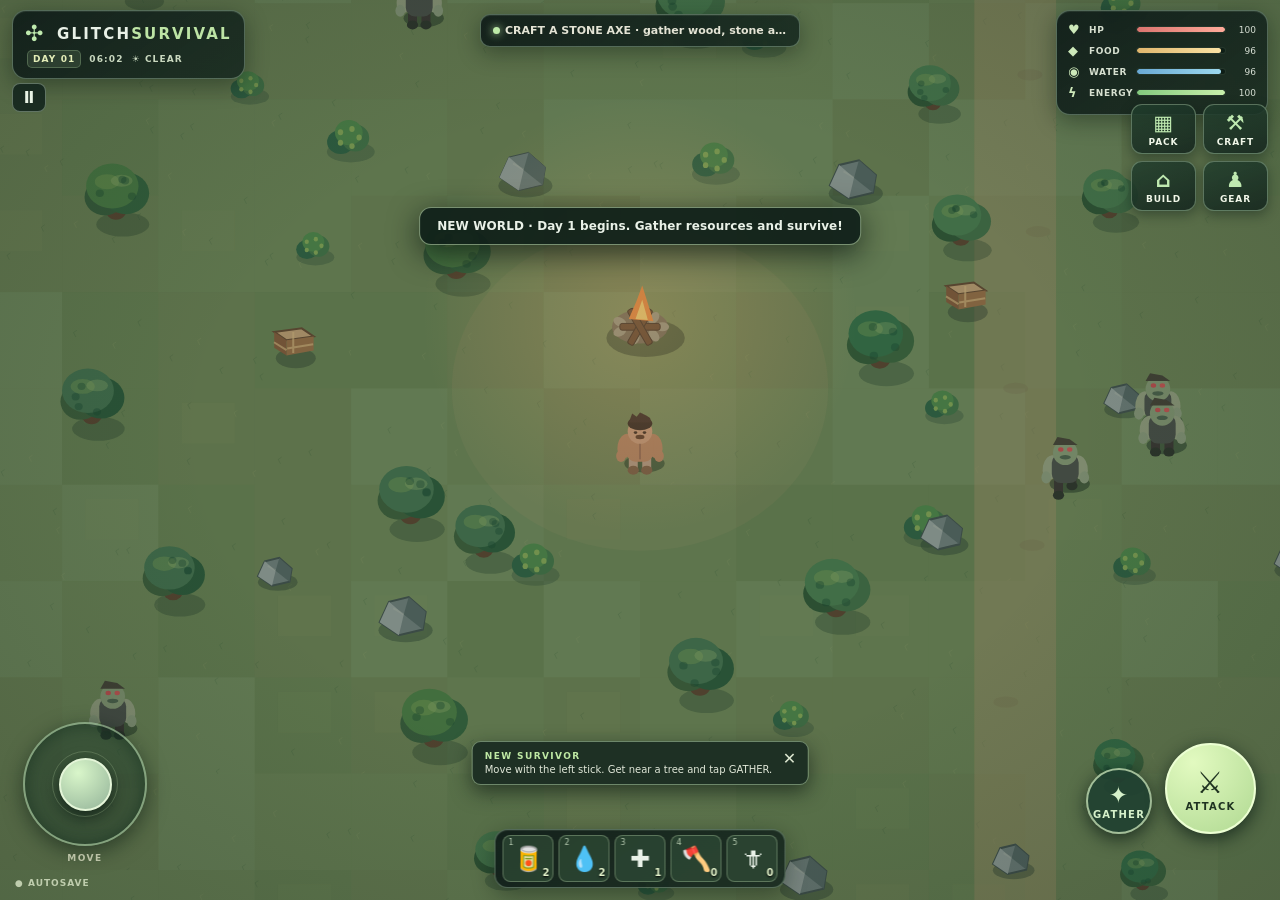
==== index.html @ 34f7d071 "Rebuild Glitch Survival as a mobile top-down 2D survival game" ====
<!doctype html>
<html lang="en">
<head>
<meta charset="utf-8">
<meta name="viewport" content="width=device-width, initial-scale=1, viewport-fit=cover, maximum-scale=1, user-scalable=no">
<meta name="theme-color" content="#14231d">
<meta name="description" content="Glitch Survival — a top-down 2D browser survival game. Gather, craft, fight zombies and build your base.">
<title>GLITCH SURVIVAL — 2D Wasteland</title>
<style>
:root{color-scheme:dark;--ink:#e9f1e7;--muted:#adc0aa;--line:#59725f;--forest:#10201a;--accent:#bce9aa;--amber:#ebc27d;--danger:#e98680}
*{box-sizing:border-box}html,body{margin:0;padding:0;width:100%;height:100%;overflow:hidden;background:#182a20;color:var(--ink);font-family:system-ui,-apple-system,Segoe UI,sans-serif;user-select:none;-webkit-user-select:none;touch-action:none;-webkit-tap-highlight-color:transparent}
button{font:inherit;cursor:pointer;-webkit-tap-highlight-color:transparent;touch-action:manipulation}
button:focus-visible{outline:2px solid #cef7b5;outline-offset:3px}
.hidden{display:none!important}#app{position:fixed;inset:0;height:100vh;height:100dvh;width:100%;overflow:hidden;background:#63744c}#world{position:absolute;inset:0;width:100%;height:100%;display:block;touch-action:none}
#vignette{position:absolute;inset:0;pointer-events:none;background:radial-gradient(ellipse at 50% 48%,transparent 48%,#0c181726 100%);z-index:1}
.glass{background:linear-gradient(145deg,#101d19ef,#16281fde);border:1px solid #90ae9380;box-shadow:0 6px 22px #07130c65,inset 0 1px 0 #c3e1ba1a;backdrop-filter:blur(9px);-webkit-backdrop-filter:blur(9px)}
.brand{position:absolute;left:max(12px,env(safe-area-inset-left));top:max(10px,env(safe-area-inset-top));border-radius:14px;padding:10px 12px;z-index:4;max-width:275px}
.brand-title{font-size:15px;font-weight:900;letter-spacing:2.15px;white-space:nowrap}.brand-mark{color:#bfeaae;font-size:22px;margin-right:4px;vertical-align:-2px}.brand .accent{color:#bde4a5}.brand-meta{display:flex;gap:8px;align-items:center;margin:4px 0 0 2px;font-size:9px;font-weight:800;letter-spacing:1.1px;color:#c9d8bf;white-space:nowrap}.tag{padding:3px 5px;background:#aed49b24;border:1px solid #9bc08f55;border-radius:5px;color:#e4edb8}
.stats{position:absolute;right:max(12px,env(safe-area-inset-right));top:max(10px,env(safe-area-inset-top));width:212px;z-index:4;border-radius:14px;padding:11px 11px 8px}
.stat{display:grid;grid-template-columns:16px 42px 1fr 25px;gap:5px;align-items:center;margin:0 0 6px;font-size:10px}.stat-icon{font-size:13px;font-weight:900;color:#cde9ba}.stat-name{font-size:9px;letter-spacing:.6px;color:#d7e0d0;font-weight:800}.stat-value{font-size:9px;font-variant-numeric:tabular-nums;text-align:right;color:#d7dfd4}.meter{height:7px;background:#05141088;border-radius:10px;border:1px solid #94b29129;overflow:hidden}.meter-fill{height:100%;border-radius:10px;transition:width .2s;width:100%}.hp{background:linear-gradient(90deg,#da756f,#ffab9a)}.food{background:linear-gradient(90deg,#e0b66d,#fae2a4)}.water{background:linear-gradient(90deg,#6aa9d4,#9bd8ee)}.energy{background:linear-gradient(90deg,#83c97e,#c8efab)}
.toast{position:absolute;top:23%;left:50%;transform:translate(-50%,-7px);opacity:0;transition:opacity .22s,transform .22s;pointer-events:none;z-index:15;white-space:normal;max-width:80vw;font-size:12px;font-weight:750;letter-spacing:.1px;text-align:center;padding:11px 17px;background:#102019ed;border:1px solid #bad5aa99;border-radius:12px;box-shadow:0 8px 30px #07120eb3}.toast.show{opacity:1;transform:translate(-50%,0)}
.action-prompt{position:absolute;left:50%;transform:translateX(-50%);bottom:130px;padding:6px 11px;border-radius:8px;z-index:3;white-space:nowrap;font-size:10px;letter-spacing:.25px;color:#f5ead2;pointer-events:none;max-width:50vw;overflow:hidden;text-overflow:ellipsis}
.mission{position:absolute;top:14px;left:50%;transform:translateX(-50%);z-index:3;border-radius:10px;padding:9px 12px;max-width:320px;font-size:11px;font-weight:650;white-space:nowrap;overflow:hidden;text-overflow:ellipsis;color:#e4e4d5}.mission-dot{width:7px;height:7px;display:inline-block;background:#bdeaa8;border-radius:50%;margin-right:5px;box-shadow:0 0 9px #bdeaa8}
.menu-triggers{position:absolute;z-index:5;right:max(12px,env(safe-area-inset-right));top:104px;display:grid;grid-template-columns:repeat(2,65px);gap:7px}
.menu-trigger{min-width:0;min-height:50px;border-radius:11px;background:linear-gradient(160deg,#213e2dda,#17281fe8);border:1px solid #89a78992;color:#f0f6e8;box-shadow:0 4px 12px #0d1f186c;display:flex;flex-direction:column;align-items:center;justify-content:center;gap:2px;font-size:9px;letter-spacing:.9px;font-weight:800}.menu-trigger:active{transform:scale(.95);background:#344e3d}.trigger-icon{font-size:21px;color:#bfe9b0;line-height:23px}
.joystick{position:absolute;z-index:6;left:max(23px,env(safe-area-inset-left));bottom:calc(54px + env(safe-area-inset-bottom));width:124px;height:124px;border-radius:50%;background:#1b372874;border:2px solid #c8ebbf85;box-shadow:inset 0 0 18px #0b271a83,0 6px 20px #07181084;display:flex;align-items:center;justify-content:center;touch-action:none;pointer-events:auto}
.joystick::before{content:"";position:absolute;inset:27px;border-radius:50%;border:1px solid #ccebb835}.joystick-inner{width:53px;height:53px;background:radial-gradient(circle at 35% 26%,#d9f6ca,#93b398);border:2px solid #e4f5d8;border-radius:50%;box-shadow:0 6px 16px #07160fbb;transition:transform .05s;touch-action:none}.joystick-label{position:absolute;bottom:-19px;font-size:9px;color:#e6e9cfb9;letter-spacing:1.5px;font-weight:800}
.action-controls{position:absolute;z-index:6;right:max(24px,env(safe-area-inset-right));bottom:calc(66px + env(safe-area-inset-bottom));display:flex;align-items:flex-end;gap:13px}.action-circle{display:flex;flex-direction:column;align-items:center;justify-content:center;border-radius:50%;font-size:10px;font-weight:900;letter-spacing:1.2px;border:2px solid #d3ecbfbb;box-shadow:0 5px 18px #071812b4}.action-circle:active{transform:scale(.94)}.action-icon{font-size:23px;line-height:27px}.action-circle.interact{height:66px;width:66px;background:#1f4031e8;color:#d6f1ca}.action-circle.attack{height:91px;width:91px;color:#1f3321;background:radial-gradient(circle at 30% 20%,#e2fac0,#b0d992);border-color:#ecffd3}.action-circle.attack .action-icon{font-size:30px;line-height:36px}
.quickbar{position:absolute;left:50%;transform:translateX(-50%);bottom:max(12px,env(safe-area-inset-bottom));z-index:5;display:flex;align-items:center;gap:5px;padding:5px 7px;border-radius:13px}.quick-slot{width:51px;height:47px;position:relative;display:flex;align-items:center;justify-content:center;background:#304b37b8;border-radius:8px;border:1px solid #a5c09a69;color:#e9f1e8}.quick-slot:active{background:#67915e}.quick-slot.selected{outline:2px solid #e6d19b;background:#56794a}.quick-icon{font-size:24px;line-height:1}.quick-amount{position:absolute;right:3px;bottom:3px;font-size:10px;font-weight:900;color:#e1f1c9;text-shadow:0 1px 2px #000}.quick-key{position:absolute;top:2px;left:5px;font-size:8px;color:#b3c7ad}
.bottom-left-meta{position:absolute;left:15px;bottom:12px;color:#e8f3d5ba;font-size:9px;font-weight:850;letter-spacing:1px;z-index:2;pointer-events:none}.pause-btn{position:absolute;top:83px;left:12px;z-index:5;width:34px;height:29px;background:#12231cdd;border:1px solid #b2c8af77;color:#e9f3e5;border-radius:8px;font-weight:900}
.modal-shell{position:absolute;z-index:30;inset:0;background:#060e0cc4;display:flex;align-items:center;justify-content:center;padding:15px;touch-action:pan-y}.modal{width:min(680px,100%);max-height:min(92dvh,740px);display:flex;flex-direction:column;border-radius:17px;overflow:hidden;border:1px solid #a2c29b99}.modal-header{display:flex;justify-content:space-between;align-items:center;padding:16px 19px 10px}.modal-kicker{font-size:9px;color:#abcda0;letter-spacing:1.8px;font-weight:800}.modal-header h2{font-size:24px;letter-spacing:.3px;margin:4px 0 0}.close-modal{width:36px;height:36px;border:1px solid #82a38e81;color:#e3ebdc;background:#324c3b;border-radius:10px;font-size:18px}
.modal-tabs{display:flex;gap:3px;padding:4px 15px 10px;overflow:auto;scrollbar-width:none}.modal-tab{flex:1;min-width:max-content;padding:10px 10px;font-size:10px;font-weight:900;letter-spacing:.8px;border:1px solid transparent;border-radius:8px;color:#b6c8b2;background:transparent}.modal-tab.current{color:#eaffdd;background:#6e976050;border-color:#b8d1a56b}.modal-body{flex:1;min-height:0;overflow:auto;padding:8px 18px 20px;touch-action:pan-y;overscroll-behavior:contain}.panel-note{font-size:11px;color:#bbcbb4;line-height:1.55;margin:0 0 13px}.items-grid{display:grid;grid-template-columns:repeat(auto-fill,minmax(145px,1fr));gap:9px}.item-card{border:1px solid #708d786d;background:#172920b5;border-radius:12px;padding:12px;display:flex;flex-direction:column;gap:7px;min-width:0}.item-card .item-top{display:flex;align-items:center;gap:9px}.item-card .item-emoji{font-size:29px;background:#718c6729;padding:7px;border-radius:8px;min-width:45px;text-align:center}.item-title{font-size:12px;font-weight:850;line-height:1.2}.item-desc{font-size:10px;line-height:1.4;color:#b5c9ad;min-height:29px}.item-cost{font-size:10px;color:#e4ce9a}.small-btn{margin-top:auto;border:1px solid #b8de9e8a;background:#a5d690;color:#203421;font-size:10px;font-weight:900;border-radius:8px;padding:8px 9px}.small-btn:disabled{opacity:.38;filter:saturate(.55);cursor:default}.small-btn.secondary{color:#d3e7c8;background:#395641}
.resources{display:flex;flex-wrap:wrap;gap:6px;margin-bottom:13px}.resource-chip{padding:8px 9px;background:#40563b77;border:1px solid #7da07a67;border-radius:7px;font-size:11px;font-weight:700}.section-title{font-size:12px;font-weight:900;color:#bce4a6;letter-spacing:1.1px;margin:12px 0}.equipment-grid{display:grid;grid-template-columns:repeat(2,minmax(0,1fr));gap:9px}.gear-slot{border:1px solid #7f9a7b82;background:#293a2d99;padding:11px;border-radius:11px}.gear-slot strong{display:block;font-size:10px;color:#b8d3af;letter-spacing:1px;margin-bottom:5px}.gear-slot span{font-size:12px;font-weight:800}.accent-text{color:#bce9aa}.warn-text{color:#efc895}.field-help{border-left:3px solid #a5d593;padding-left:9px;color:#d3dcca;font-size:11px;line-height:1.5;margin:15px 0}
.death-screen{position:absolute;z-index:50;inset:0;background:#070e0be6;display:flex;align-items:center;justify-content:center;padding:18px}.death-panel{max-width:440px;border-radius:18px;padding:31px 26px;text-align:center}.skull{font-size:50px}.death-panel h1{font-size:26px;letter-spacing:1px}.death-panel p{font-size:13px;color:#ced8c8;line-height:1.5}.primary-btn{padding:13px 20px;border:1px solid #e5ffce;border-radius:12px;background:#bde5a9;color:#203422;font-size:12px;font-weight:900;letter-spacing:.5px;margin-top:12px}.onboarding{position:absolute;bottom:115px;left:50%;transform:translateX(-50%);z-index:8;background:#1a2c22ed;border:1px solid #b6d5a986;border-radius:9px;max-width:min(460px,65vw);min-width:170px;padding:9px 35px 9px 12px;display:flex;flex-direction:column;gap:3px;box-shadow:0 7px 20px #0c1a13a0}.onboarding-label{font-size:9px;letter-spacing:1.4px;font-weight:900;color:#bfe9a4}.onboarding #onboarding-text{font-size:10px;color:#e1e8d9}.onboarding button{position:absolute;right:5px;top:6px;background:transparent;border:0;color:#dce7d0}
@media (max-width:900px){.mission{display:none}.brand{padding:7px 9px;max-width:240px}.brand-title{font-size:12px;letter-spacing:1.3px}.brand-mark{font-size:17px}.brand-meta{font-size:8px;gap:5px}.stats{width:173px;padding:7px 7px 4px}.stat{grid-template-columns:13px 36px 1fr 21px;font-size:9px;gap:3px;margin-bottom:5px}.stat-name,.stat-value{font-size:8px}.meter{height:6px}.menu-triggers{top:89px;grid-template-columns:repeat(2,52px);gap:5px}.menu-trigger{min-height:40px;font-size:8px;border-radius:8px}.trigger-icon{font-size:17px;line-height:18px}.pause-btn{top:72px;left:11px}}
@media (max-height:500px) and (min-width:540px){.brand{top:8px;left:max(9px,env(safe-area-inset-left));padding:6px 9px}.brand-meta{margin-top:1px}.stats{top:8px;right:max(9px,env(safe-area-inset-right))}.menu-triggers{top:120px;right:max(10px,env(safe-area-inset-right))}.joystick{height:110px;width:110px;left:max(20px,env(safe-area-inset-left));bottom:calc(58px + env(safe-area-inset-bottom))}.joystick-inner{width:47px;height:47px}.action-controls{bottom:calc(62px + env(safe-area-inset-bottom));right:max(15px,env(safe-area-inset-right));gap:8px}.action-circle.interact{width:57px;height:57px}.action-circle.attack{width:79px;height:79px}.action-circle .action-icon{font-size:21px}.action-circle.attack .action-icon{font-size:25px;line-height:30px}.quickbar{bottom:max(6px,env(safe-area-inset-bottom));padding:3px 5px}.quick-slot{width:43px;height:39px}.quick-icon{font-size:21px}.action-prompt{bottom:79px;max-width:42vw;font-size:9px}.onboarding{bottom:75px;max-width:48vw}.pause-btn{left:9px;top:70px}}
@media(max-width:539px){.brand{max-width:190px}.brand-title{font-size:11px;letter-spacing:1px}.brand-meta{gap:4px;font-size:7px}.stats{width:152px}.stat{grid-template-columns:11px 31px 1fr 18px;gap:2px}.stat-name,.stat-value{font-size:7px}.menu-triggers{right:8px;top:128px;grid-template-columns:repeat(2,49px)}.menu-trigger{min-height:43px}.joystick{bottom:calc(40px + env(safe-area-inset-bottom));left:16px;width:112px;height:112px}.action-controls{bottom:calc(43px + env(safe-area-inset-bottom));right:13px;gap:7px}.action-circle.interact{height:54px;width:54px;font-size:8px}.action-circle.attack{height:77px;width:77px;font-size:9px}.quickbar{bottom:calc(175px + env(safe-area-inset-bottom));padding:3px 4px}.quick-slot{width:45px;height:41px}.action-prompt{bottom:230px;font-size:9px}.onboarding{bottom:239px;max-width:85vw}.bottom-left-meta{display:none}.modal-body{padding:7px 12px 15px}.modal-header{padding:11px 13px 6px}.modal-header h2{font-size:19px}.modal-tabs{padding:4px 9px 8px}.modal-tab{padding:8px 6px;font-size:9px}.items-grid{grid-template-columns:repeat(2,minmax(0,1fr))}}
@media(max-height:360px) and (min-width:540px){.joystick{height:92px;width:92px;bottom:48px}.joystick-inner{height:41px;width:41px}.action-controls{bottom:49px}.action-circle.attack{height:68px;width:68px}.action-circle.interact{height:49px;width:49px}.quickbar{bottom:5px}.quick-slot{height:34px}.menu-triggers{top:105px}.menu-trigger{min-height:36px}.action-prompt,.onboarding{display:none}}

#app:has(.onboarding:not(.hidden)) .action-prompt{display:none}

</style>
</head>
<body>
<div id="app">
  <canvas id="world" aria-label="Top-down Glitch Survival world"></canvas>
  <div id="vignette"></div>
  <header class="brand glass">
    <div class="brand-title"><span class="brand-mark">✣</span> GLITCH<span class="accent">SURVIVAL</span></div>
    <div class="brand-meta"><span class="tag" id="day-label">DAY 01</span><span id="time-label">06:00</span><span id="weather-label">☀ CLEAR</span></div>
  </header>
  <div class="stats glass" aria-label="Survival status">
    <div class="stat"><span class="stat-icon">♥</span><span class="stat-name">HP</span><div class="meter"><div class="meter-fill hp" id="hp-bar"></div></div><span id="hp-label" class="stat-value">100</span></div>
    <div class="stat"><span class="stat-icon">◆</span><span class="stat-name">FOOD</span><div class="meter"><div class="meter-fill food" id="hunger-bar"></div></div><span id="hunger-label" class="stat-value">100</span></div>
    <div class="stat"><span class="stat-icon">◉</span><span class="stat-name">WATER</span><div class="meter"><div class="meter-fill water" id="thirst-bar"></div></div><span id="thirst-label" class="stat-value">100</span></div>
    <div class="stat"><span class="stat-icon">ϟ</span><span class="stat-name">ENERGY</span><div class="meter"><div class="meter-fill energy" id="stamina-bar"></div></div><span id="stamina-label" class="stat-value">100</span></div>
  </div>
  <div id="toast" class="toast" role="status" aria-live="polite"></div>
  <div id="action-prompt" class="action-prompt glass">✦ Explore, gather, survive.</div>
  <div class="mission glass"><span class="mission-dot"></span><span id="mission-text">Find wood and stone. Craft your first axe.</span></div>
  <nav class="menu-triggers" aria-label="Game menus">
    <button class="menu-trigger" data-open="inventory" aria-label="Open backpack"><span class="trigger-icon">▦</span><span>PACK</span></button>
    <button class="menu-trigger" data-open="craft" aria-label="Craft items"><span class="trigger-icon">⚒</span><span>CRAFT</span></button>
    <button class="menu-trigger" data-open="build" aria-label="Build a base"><span class="trigger-icon">⌂</span><span>BUILD</span></button>
    <button class="menu-trigger" data-open="gear" aria-label="Equip clothing"><span class="trigger-icon">♟</span><span>GEAR</span></button>
  </nav>
  <div class="joystick" id="joystick" aria-label="Touch movement joystick" role="group"><div class="joystick-inner" id="joystick-inner"></div><span class="joystick-label">MOVE</span></div>
  <div class="action-controls">
    <button id="interact-btn" class="action-circle interact" aria-label="Gather or interact"><span class="action-icon">✦</span><span>GATHER</span></button>
    <button id="attack-btn" class="action-circle attack" aria-label="Attack nearby zombie"><span class="action-icon">⚔</span><span>ATTACK</span></button>
  </div>
  <div class="quickbar glass" aria-label="Quick-use inventory">
    <button class="quick-slot" data-quick="0" title="Use food"><span class="quick-icon">🥫</span><span class="quick-amount" id="quick-food">2</span><span class="quick-key">1</span></button>
    <button class="quick-slot" data-quick="1" title="Drink water"><span class="quick-icon">💧</span><span class="quick-amount" id="quick-water">2</span><span class="quick-key">2</span></button>
    <button class="quick-slot" data-quick="2" title="Use bandage"><span class="quick-icon">✚</span><span class="quick-amount" id="quick-bandage">0</span><span class="quick-key">3</span></button>
    <button class="quick-slot" data-quick="3" title="Equip axe"><span class="quick-icon">🪓</span><span class="quick-amount" id="quick-axe">0</span><span class="quick-key">4</span></button>
    <button class="quick-slot" data-quick="4" title="Equip spear"><span class="quick-icon">🗡</span><span class="quick-amount" id="quick-spear">0</span><span class="quick-key">5</span></button>
  </div>
  <div class="bottom-left-meta" id="save-indicator">● AUTOSAVE</div>
  <button id="pause-btn" class="pause-btn" aria-label="Pause and settings">Ⅱ</button>
  <div class="modal-shell hidden" id="modal-shell" role="presentation">
    <section class="modal glass" role="dialog" aria-modal="true" aria-labelledby="modal-title">
      <div class="modal-header"><div><div class="modal-kicker">GLITCH SURVIVAL / FIELD SYSTEM</div><h2 id="modal-title">Backpack</h2></div><button id="close-modal" class="close-modal" aria-label="Close menu">✕</button></div>
      <div class="modal-tabs">
        <button data-tab="inventory" class="modal-tab">BACKPACK</button>
        <button data-tab="craft" class="modal-tab">CRAFTING</button>
        <button data-tab="build" class="modal-tab">BUILD</button>
        <button data-tab="gear" class="modal-tab">EQUIPMENT</button>
      </div>
      <div id="modal-content" class="modal-body"></div>
    </section>
  </div>
  <div id="death-screen" class="death-screen hidden"><div class="death-panel glass"><div class="skull">☠</div><h1>YOU DIDN'T MAKE IT</h1><p>The wasteland doesn't forgive. Your supplies and base remain.</p><div id="death-stats"></div><button id="respawn-btn" class="primary-btn">RESPAWN AT CAMP →</button></div></div>
  <div class="onboarding" id="onboarding"><span class="onboarding-label">NEW SURVIVOR</span><span id="onboarding-text">Move with the left stick. Get near a tree and tap GATHER.</span><button id="dismiss-onboarding" aria-label="Dismiss tip">✕</button></div>
</div>
<script>
/* GLITCH SURVIVAL — 2D REBOOT
   A self-contained top-down mobile survival game. No third-party JS or assets.
   All sprites are original procedural Canvas 2D artwork.
*/
(()=>{
'use strict';
const canvas=document.getElementById('world');
const ctx=canvas.getContext('2d',{alpha:false});
const $=id=>document.getElementById(id);
const SAVE_KEY='glitch-survival-2d-v1';
const WORLD_LIMIT=2750;
const TAU=Math.PI*2;
const clamp=(v,a,b)=>Math.max(a,Math.min(b,v));
const distance=(ax,ay,bx,by)=>Math.hypot(ax-bx,ay-by);
const randHash=(x,y,s=0)=>{let z=Math.imul((x|0)+92837111,374761393)^Math.imul((y|0)+668265263,1274126177)^Math.imul(s+392017,1103515245);z^=z>>>13;z=Math.imul(z,1274126177);return ((z^(z>>>16))>>>0)/4294967296;};
const mulberry32=(seed)=>()=>{let t=seed+=0x6d2b79f5;t=Math.imul(t^t>>>15,t|1);t^=t+Math.imul(t^t>>>7,t|61);return ((t^t>>>14)>>>0)/4294967296};
const TYPES={
 wood:{name:'Wood',emoji:'🪵'},stone:{name:'Stone',emoji:'🪨'},fiber:{name:'Plant fiber',emoji:'🌿'},cloth:{name:'Cloth',emoji:'🧶'},scrap:{name:'Scrap',emoji:'⚙️'},leather:{name:'Leather',emoji:'🟫'},food:{name:'Canned food',emoji:'🥫'},water:{name:'Water',emoji:'💧'},bandage:{name:'Bandage',emoji:'✚'},
 axe:{name:'Stone axe',emoji:'🪓'},pickaxe:{name:'Stone pickaxe',emoji:'⛏️'},spear:{name:'Wood spear',emoji:'🗡️'},torch:{name:'Torch',emoji:'🔥'},shirt:{name:'Worn shirt',emoji:'👕'},hoodie:{name:'Scavenger hoodie',emoji:'🧥'},cargo:{name:'Cargo trousers',emoji:'👖'},boots:{name:'Worn boots',emoji:'🥾'},backpack:{name:'Small backpack',emoji:'🎒'}
};
const RECIPES=[
 {id:'axe',type:'tool',desc:'Fast tree chopping. Shows in your hand.',cost:{wood:3,stone:2,fiber:1}},
 {id:'pickaxe',type:'tool',desc:'Mine rocks for extra stone.',cost:{wood:3,stone:3,fiber:2}},
 {id:'spear',type:'tool',desc:'Long reach against the infected.',cost:{wood:4,fiber:3,stone:1}},
 {id:'torch',type:'tool',desc:'Light up the night.',cost:{wood:2,fiber:2}},
 {id:'cloth',type:'material',desc:'Weave plant fibers into basic cloth.',cost:{fiber:3}},
 {id:'bandage',type:'medical',desc:'Restores 38 health when used.',cost:{fiber:3,cloth:1}},
 {id:'shirt',type:'clothing',desc:'Wearable shirt. +4% protection.',cost:{cloth:3,fiber:2}},
 {id:'hoodie',type:'clothing',desc:'Scavenger hoodie. +10% protection.',cost:{cloth:6,scrap:2}},
 {id:'cargo',type:'clothing',desc:'Cargo pants. +5% protection.',cost:{cloth:4,fiber:3}},
 {id:'boots',type:'clothing',desc:'Sturdy boots. +5% protection.',cost:{cloth:3,leather:2}},
 {id:'backpack',type:'clothing',desc:'Visible on your back. +20 carry capacity.',cost:{cloth:4,fiber:3,scrap:1}}
];
const RECIPE_BY_ID=Object.fromEntries(RECIPES.map(r=>[r.id,r]));
const BUILD_RECIPES=[
 {id:'wall',name:'Wooden wall',emoji:'🪵',desc:'Blocks zombies and marks out your base.',cost:{wood:5}},
 {id:'floor',name:'Wood floor',emoji:'▦',desc:'Lays a sturdy foundation.',cost:{wood:3}},
 {id:'campfire',name:'Campfire',emoji:'🔥',desc:'A warm point of light in the dark.',cost:{wood:4,stone:3}},
 {id:'storage',name:'Storage crate',emoji:'📦',desc:'Useful base furnishing.',cost:{wood:6,stone:2}}
];
const MAX_TOOL_USES={axe:28,pickaxe:28,spear:40,torch:65};
let viewport={w:1,h:1,dpr:1,scale:1};
let camera={x:0,y:0};
let gameOver=false,paused=false,modal=null,toastTimeout=0,hitFlash=0,screenShake=0,autosaveClock=0,enemySpawnClock=0,updateClock=0;
const effects=[];
const keys=new Set();
const joy={x:0,y:0,pointer:null};
let nodes=[],zombies=[],buildings=[];
let nextZombieId=0;
const state={player:{x:0,y:55,dir:0,anim:0,attacking:0,attackCooldown:0,hurt:0,footstep:0},hp:100,hunger:96,thirst:96,stamina:100,
 inventory:{wood:0,stone:0,fiber:0,cloth:0,scrap:0,leather:0,food:2,water:2,bandage:1,axe:0,pickaxe:0,spear:0,torch:0,shirt:0,hoodie:0,cargo:0,boots:0,backpack:0},
 equipment:{hand:null,chest:null,legs:'shorts',feet:'sandals',back:null},durability:{},elapsed:0,kills:0,treesCut:0,wallsBuilt:0,lootOpened:0,crafted:0,deathCount:0,flags:{},tutorialStep:0};

// A deterministic world: trees, rocks, crates and fiber bushes have stable IDs for saves.
function createWorld(){
 const rng=mulberry32(870223);
 nodes=[];
 const spacing=155;
 let id=0;
 for(let row=-18;row<=18;row++)for(let col=-18;col<=18;col++){
  const gx=col*spacing,gy=row*spacing;
  if(Math.hypot(gx,gy)<185)continue;
  const roll=rng();
  const kind=roll<.36?'tree':roll<.50?'rock':roll<.66?'bush':roll<.695?'crate':null;
  if(!kind)continue;
  const x=gx+(rng()-.5)*108,y=gy+(rng()-.5)*106;
  const size=(kind==='tree'?26:kind==='rock'?21:kind==='bush'?20:21)*(0.75+rng()*.48);
  nodes.push({id:'n'+id++,kind,x,y,size,variant:Math.floor(rng()*100),hp:kind==='tree'?3:kind==='rock'?3:kind==='bush'?1:1,maxhp:kind==='tree'?3:kind==='rock'?3:1,regenAt:0});
 }
 // Resource patch guaranteed near the starting clearing, away from the fire.
 const starters=[['tree',-164,-115],['tree',214,-35],['tree',-205,104],['tree',175,187],['rock',-105,-192],['rock',190,-185],['rock',-212,205],['bush',-95,158],['bush',66,-200],['bush',255,124],['crate',290,-83],['crate',-310,-42],['bush',-260,-220]];
 for(const [kind,x,y] of starters){let size=kind==='tree'?29:kind==='rock'?22:20;let hp=kind==='tree'||kind==='rock'?3:1;nodes.push({id:'s'+id++,kind,x,y,size,variant:id%19,hp,maxhp:hp,regenAt:0})}
 buildings=[{id:'starter-camp',kind:'campfire',x:0,y:-65,starter:true}];
 const zrng=mulberry32(320919);
 zombies=[];
 for(let n=0;n<33;n++){
  const angle=zrng()*TAU,rad=370+zrng()*1920;
  addZombie(Math.cos(angle)*rad,Math.sin(angle)*rad,true);
 }
}
function addZombie(x,y,persisted=false){
 const z={id:'z'+nextZombieId++,x,y,spawnX:x,spawnY:y,hp:3,maxhp:3,dir:0,walk:0,attackCooldown:Math.random()*1.1,stagger:0,deadUntil:0,aggro:0,persisted};
 zombies.push(z);return z;
}
function nodeActive(n){return !n.regenAt||n.regenAt<=state.elapsed}
function nearbyNode(max=84){let best=null,bestD=max;for(const n of nodes){if(!nodeActive(n))continue;let d=distance(state.player.x,state.player.y,n.x,n.y);if(d<bestD){best=n;bestD=d}}return best}
function nearbyZombie(max=95){let best=null,bestD=max;for(const z of zombies){if(z.deadUntil>state.elapsed||z.hp<=0)continue;let d=distance(state.player.x,state.player.y,z.x,z.y);if(d<bestD){best=z;bestD=d}}return best}
function resourceText(cost){return Object.entries(cost).map(([id,amount])=>`${TYPES[id]?.emoji||'▪'} ${amount}`).join('  ')}
function hasCost(cost){return Object.entries(cost).every(([k,n])=>(state.inventory[k]||0)>=n)}
function consumeCost(cost){if(!hasCost(cost))return false;for(const [k,n] of Object.entries(cost))state.inventory[k]-=n;return true}
function addItem(id,amount){if(!state.inventory.hasOwnProperty(id))return;state.inventory[id]+=amount;flashItem(id,amount)}
function flashItem(id,amount){effects.push({kind:'text',x:state.player.x,y:state.player.y-39,t:0,life:1.15,text:`+${amount} ${TYPES[id]?.name||id}`,color:'#d7ffd0'})}
function showToast(text,duration=2400){const el=$('toast');el.textContent=text;el.classList.add('show');clearTimeout(toastTimeout);toastTimeout=setTimeout(()=>el.classList.remove('show'),duration)}
function setMission(){let msg='';if((state.inventory.axe||0)===0 && state.equipment.hand!=='axe')msg='CRAFT A STONE AXE · gather wood, stone and fiber';else if(state.treesCut<2)msg='CHOP TWO TREES · equip your axe, then GATHER';else if(state.wallsBuilt<1)msg='BUILD A WALL · open BUILD when you have 5 wood';else if(state.kills<2)msg='SURVIVE · defeat 2 infected';else msg='BUILD YOUR BASE · explore, loot and survive the night';$('mission-text').textContent=msg}
function status(){const d=1+Math.floor(state.elapsed/600);let mins=(6*60+Math.floor((state.elapsed%600)/600*24*60))%(24*60);let hh=String(Math.floor(mins/60)).padStart(2,'0'),mm=String(mins%60).padStart(2,'0');$('day-label').textContent='DAY '+String(d).padStart(2,'0');$('time-label').textContent=hh+':'+mm;$('weather-label').textContent=(mins<350||mins>1150)?'☾ NIGHT':'☀ CLEAR';for(const [name,value] of [['hp',state.hp],['hunger',state.hunger],['thirst',state.thirst],['stamina',state.stamina]]){$(name+'-bar').style.width=clamp(value,0,100)+'%';$(name+'-label').textContent=Math.ceil(value)}
 $('quick-food').textContent=state.inventory.food;$('quick-water').textContent=state.inventory.water;$('quick-bandage').textContent=state.inventory.bandage;$('quick-axe').textContent=state.inventory.axe;$('quick-spear').textContent=state.inventory.spear;
 document.querySelectorAll('.quick-slot').forEach(el=>el.classList.toggle('selected',(el.dataset.quick==='3'&&state.equipment.hand==='axe')||(el.dataset.quick==='4'&&state.equipment.hand==='spear')));
 setMission();
}
function saveGame(silent=true){
 try{
  const save={version:1,elapsed:state.elapsed,player:{x:state.player.x,y:state.player.y,dir:state.player.dir},hp:state.hp,hunger:state.hunger,thirst:state.thirst,stamina:state.stamina,inventory:state.inventory,equipment:state.equipment,durability:state.durability,kills:state.kills,treesCut:state.treesCut,wallsBuilt:state.wallsBuilt,lootOpened:state.lootOpened,crafted:state.crafted,deathCount:state.deathCount,flags:state.flags,
   nodes:nodes.filter(n=>n.hp!==n.maxhp||n.regenAt>state.elapsed).map(n=>[n.id,n.hp,n.regenAt]),buildings:buildings.filter(b=>!b.starter),deadZombies:zombies.filter(z=>z.deadUntil>state.elapsed).map(z=>[z.id,z.deadUntil]),nextZombieId};
  localStorage.setItem(SAVE_KEY,JSON.stringify(save));$('save-indicator').textContent='● SAVED';if(!silent)showToast('Progress saved to this device');return true;
 }catch(e){console.warn('Save failed',e);$('save-indicator').textContent='○ SAVE UNAVAILABLE';return false}
}
function loadGame(){let raw;try{raw=localStorage.getItem(SAVE_KEY)}catch(e){return false}if(!raw)return false;try{
 const obj=JSON.parse(raw);if(obj.version!==1||!obj.player||typeof obj.player.x!=='number')return false;
 const numbers=['elapsed','hp','hunger','thirst','stamina','kills','treesCut','wallsBuilt','lootOpened','crafted','deathCount'];
 for(const k of numbers)if(Number.isFinite(obj[k]))state[k]=Math.max(0,obj[k]);
 state.hp=clamp(state.hp,0,100);state.hunger=clamp(state.hunger,0,100);state.thirst=clamp(state.thirst,0,100);state.stamina=clamp(state.stamina,0,100);
 state.player.x=clamp(obj.player.x,-WORLD_LIMIT,WORLD_LIMIT);state.player.y=clamp(obj.player.y,-WORLD_LIMIT,WORLD_LIMIT);state.player.dir=Number.isFinite(obj.player.dir)?obj.player.dir:0;
 for(const k of Object.keys(state.inventory))if(Number.isFinite(obj.inventory?.[k]))state.inventory[k]=clamp(Math.floor(obj.inventory[k]),0,9999);
 const valid={hand:[null,'axe','pickaxe','spear','torch'],chest:[null,'shirt','hoodie'],legs:['shorts','cargo'],feet:['sandals','boots'],back:[null,'backpack']};
 for(const k of Object.keys(valid)){let value=obj.equipment?.[k];if(valid[k].includes(value))state.equipment[k]=value}
 for(const k of Object.keys(MAX_TOOL_USES))if(Number.isFinite(obj.durability?.[k]))state.durability[k]=clamp(Math.floor(obj.durability[k]),0,MAX_TOOL_USES[k]);
 const nodeMap=new Map(nodes.map(n=>[n.id,n]));if(Array.isArray(obj.nodes))for(const [id,hp,regenAt] of obj.nodes){const n=nodeMap.get(id);if(n){n.hp=clamp(Number(hp)||0,0,n.maxhp);n.regenAt=Math.max(0,Number(regenAt)||0)}}
 if(Array.isArray(obj.buildings))buildings.push(...obj.buildings.filter(b=>b&&['wall','floor','campfire','storage'].includes(b.kind)&&Number.isFinite(b.x)&&Number.isFinite(b.y)&&Math.abs(b.x)<WORLD_LIMIT&&Math.abs(b.y)<WORLD_LIMIT).slice(0,400));
 const deadMap=new Map(Array.isArray(obj.deadZombies)?obj.deadZombies:[]);for(const z of zombies){const t=deadMap.get(z.id);if(Number.isFinite(t)&&t>state.elapsed){z.deadUntil=t;z.hp=0}}
 state.flags=(obj.flags&&typeof obj.flags==='object')?obj.flags:{};
 if(state.hp<=0){state.hp=80;state.player.x=0;state.player.y=60}
 camera.x=state.player.x;camera.y=state.player.y;
 return true;
 }catch(e){console.warn('Ignoring invalid save',e);return false}}
function hurtPlayer(raw){if(state.player.hurt>.1)return;const protection=(state.equipment.chest==='hoodie'?.13:state.equipment.chest==='shirt'?.05:0)+(state.equipment.legs==='cargo'?.05:0)+(state.equipment.feet==='boots'?.05:0);const dmg=Math.max(1,raw*(1-protection));state.hp=Math.max(0,state.hp-dmg);state.player.hurt=.52;hitFlash=.48;screenShake=6;effects.push({kind:'text',x:state.player.x,y:state.player.y-27,text:'-'+Math.ceil(dmg),color:'#ff8880',t:0,life:1});if(state.hp<=0)die()}
function die(){gameOver=true;joy.x=joy.y=0;keys.clear();$('death-screen').classList.remove('hidden');$('death-stats').textContent=`DAY ${Math.floor(state.elapsed/600)+1}  •  ${state.kills} KILLS  •  ${state.treesCut} TREES CUT`;saveGame();}
function respawn(){state.hp=100;state.hunger=Math.max(state.hunger,56);state.thirst=Math.max(state.thirst,56);state.stamina=100;state.player.x=0;state.player.y=55;state.deathCount++;state.player.hurt=1.25;gameOver=false;$('death-screen').classList.add('hidden');for(const z of zombies)if(z.hp>0&&distance(0,0,z.x,z.y)<240){z.x=z.spawnX;z.y=z.spawnY}saveGame();showToast('Respawned at camp. Your base and gear are safe.');}
function useSupply(id){if((state.inventory[id]||0)<1){showToast(`No ${TYPES[id]?.name||id} left`);return}if(id==='food'&&state.hunger>=99||id==='water'&&state.thirst>=99||id==='bandage'&&state.hp>=99){showToast('You do not need that yet');return}state.inventory[id]--;if(id==='food')state.hunger=clamp(state.hunger+38,0,100);if(id==='water')state.thirst=clamp(state.thirst+46,0,100);if(id==='bandage')state.hp=clamp(state.hp+38,0,100);showToast(`Used ${TYPES[id].name}`);status();saveGame()}
function equip(id){if(!TYPES[id])return;const slot=['axe','pickaxe','spear','torch'].includes(id)?'hand':['shirt','hoodie'].includes(id)?'chest':id==='cargo'?'legs':id==='boots'?'feet':id==='backpack'?'back':null;if(!slot)return;if((state.inventory[id]||0)<1){showToast(`Craft or find ${TYPES[id].name} first`);return}
 const current=state.equipment[slot];state.equipment[slot]=current===id?(slot==='legs'?'shorts':slot==='feet'?'sandals':null):id;if(slot==='hand'&&!state.durability[id])state.durability[id]=MAX_TOOL_USES[id];showToast(state.equipment[slot]===id?`Equipped ${TYPES[id].name}`:`Unequipped ${TYPES[id].name}`);status();if(modal)renderModal();saveGame()}
function toolWear(id,cost=1){if(state.equipment.hand!==id)return;let d=state.durability[id]??MAX_TOOL_USES[id];d-=cost;if(d<=0){state.inventory[id]=Math.max(0,state.inventory[id]-1);if(state.inventory[id]>0){d=MAX_TOOL_USES[id];showToast(`${TYPES[id].name} broke · using a spare`)}else{d=0;state.equipment.hand=null;showToast(`${TYPES[id].name} broke. Craft another.`)}}state.durability[id]=d}
function craft(id){const recipe=RECIPE_BY_ID[id];if(!recipe)return;if(!consumeCost(recipe.cost)){showToast('Not enough resources to craft '+TYPES[id].name);return}addItem(id,1);state.crafted++;if(['axe','pickaxe','spear','torch'].includes(id)){if(!state.durability[id])state.durability[id]=MAX_TOOL_USES[id];if(!state.equipment.hand)state.equipment.hand=id;}showToast(`Crafted ${TYPES[id].name}!${state.equipment.hand===id?' Equipped':''}`);status();renderModal();saveGame()}
function canPlaceAt(x,y){if(Math.abs(x)>WORLD_LIMIT-50||Math.abs(y)>WORLD_LIMIT-50)return false;if(distance(x,y,0,-65)<36)return false;for(const b of buildings)if(distance(x,y,b.x,b.y)<47)return false;for(const n of nodes)if(nodeActive(n)&&['tree','rock'].includes(n.kind)&&distance(x,y,n.x,n.y)<n.size+29)return false;return true}
function placeBuilding(id){const recipe=BUILD_RECIPES.find(r=>r.id===id);if(!recipe)return;if(!hasCost(recipe.cost)){showToast(`Need ${resourceText(recipe.cost)} to build ${recipe.name}`);return}
 const p=state.player,dist=68;const x=Math.round((p.x+Math.sin(p.dir)*dist)/54)*54,y=Math.round((p.y-Math.cos(p.dir)*dist)/54)*54;
 if(!canPlaceAt(x,y)){showToast('Move to a clear spot to place this structure');return}
 consumeCost(recipe.cost);buildings.push({id:'b'+Date.now()+'-'+buildings.length,kind:id,x,y});if(id==='wall')state.wallsBuilt++;showToast(`${recipe.name} placed!`);status();renderModal();saveGame()}
function gather(){if(paused||gameOver)return;const n=nearbyNode(92);if(!n){const z=nearbyZombie(81);if(z){attack();return}showToast('Move closer to a tree, rock, bush or crate');return}
 const p=state.player;p.dir=Math.atan2(n.x-p.x,-(n.y-p.y));p.attacking=.33;p.attackCooldown=Math.max(p.attackCooldown,.23);
 effects.push({kind:'slash',x:n.x,y:n.y,t:0,life:.22,angle:p.dir,color:'#e6e2c1'});
 if(n.kind==='crate'){
  const chance=randHash(n.variant,Math.floor(state.elapsed)+1,180);
  const loot={food:1+(chance>.65?1:0),water:1,cloth:1+(chance>.52?1:0),scrap:1};
  if(chance>.72)loot.bandage=1;if(chance>.87)loot.shirt=1;
  for(const [id,count] of Object.entries(loot))addItem(id,count);
  n.hp=0;n.regenAt=state.elapsed+240;state.lootOpened++;showToast('Supply crate looted! Open your backpack.');
 }else{
  const tool=state.equipment.hand;
  if(n.kind==='tree'&&tool==='axe'||n.kind==='rock'&&tool==='pickaxe'){n.hp-=2;toolWear(tool,1)}else n.hp-=1;
  if(n.hp<=0){
   const resource=n.kind==='tree'?'wood':n.kind==='rock'?'stone':'fiber';let count=n.kind==='tree'?(tool==='axe'?5:3):n.kind==='rock'?(tool==='pickaxe'?4:2):3;
   addItem(resource,count);n.hp=0;n.regenAt=state.elapsed+(n.kind==='tree'?155:n.kind==='rock'?185:75);if(n.kind==='tree')state.treesCut++;showToast(`${n.kind==='tree'?'Tree chopped':n.kind==='rock'?'Rock mined':'Plant harvested'} · +${count} ${TYPES[resource].name}`);
   effects.push({kind:'burst',x:n.x,y:n.y,t:0,life:.5,color:n.kind==='tree'?'#90b369':'#d6c5a0'});
  }else showToast(n.kind==='tree'?(tool==='axe'?'Chopping tree…':'Gathering fallen branches…'):n.kind==='rock'?'Mining stone…':'Gathering fiber…',900)
 }
 status();saveGame();
}
function attack(){if(paused||gameOver)return;const p=state.player;if(p.attackCooldown>0)return;const hand=state.equipment.hand;let range=hand==='spear'?110:hand==='axe'?76:64;let z=nearbyZombie(range);p.attacking=.35;p.attackCooldown=hand==='spear'?.67:.48;state.stamina=Math.max(0,state.stamina-4);
 if(z){p.dir=Math.atan2(z.x-p.x,-(z.y-p.y));let damage=hand==='spear'?2.2:hand==='axe'?1.75:hand==='pickaxe'?1.45:1;z.hp-=damage;z.stagger=.34;z.x+=(z.x-p.x)/(distance(z.x,z.y,p.x,p.y)||1)*16;z.y+=(z.y-p.y)/(distance(z.x,z.y,p.x,p.y)||1)*16;
  effects.push({kind:'text',x:z.x,y:z.y-29,t:0,life:.8,text:`-${Math.ceil(damage)}`,color:'#ffbc99'});
  if(['axe','pickaxe','spear'].includes(hand))toolWear(hand,1);
  if(z.hp<=0){z.hp=0;z.deadUntil=state.elapsed+165;state.kills++;addItem('scrap',1);if(randHash(Math.floor(z.spawnX),Math.floor(z.spawnY),14)>.32)addItem('cloth',1);if(randHash(Math.floor(z.spawnX),Math.floor(z.spawnY),14)>.70)addItem('leather',1);showToast('Infected defeated! Scavenge what you can.');}
 }else{if(hand==='spear'||hand==='axe')toolWear(hand,1);showToast('No infected in range',700)}
 effects.push({kind:'slash',x:p.x+Math.sin(p.dir)*33,y:p.y-Math.cos(p.dir)*33,t:0,life:.26,angle:p.dir,color:hand==='torch'?'#ffae65':'#ffefcd'});status();
}
function useQuick(index){if(index===0)useSupply('food');else if(index===1)useSupply('water');else if(index===2)useSupply('bandage');else if(index===3)equip('axe');else if(index===4)equip('spear')}

// Menus use static recipe definitions; player-controlled text is never injected.
function itemCards(inventory=false){const all=Object.keys(TYPES);return all.filter(id=>inventory?state.inventory[id]>0:true).map(id=>{
 const info=TYPES[id];const qty=state.inventory[id]||0;return `<div class="item-card"><div class="item-top"><div class="item-emoji">${info.emoji}</div><div><div class="item-title">${info.name}</div><div class="item-cost">IN BAG: ${qty}</div></div></div><div class="item-desc">${inventory?itemDetails(id):''}</div>${inventory&&['axe','pickaxe','spear','torch','shirt','hoodie','cargo','boots','backpack'].includes(id)?`<button class="small-btn" data-equip="${id}">${Object.values(state.equipment).includes(id)?'UNEQUIP':'EQUIP'}</button>`:inventory&&['food','water','bandage'].includes(id)?`<button class="small-btn" data-use="${id}">USE</button>`:''}</div>`;
 }).join('')}
function itemDetails(id){if(['axe','pickaxe','spear','torch'].includes(id))return `Tool durability: ${state.durability[id]||MAX_TOOL_USES[id]} / ${MAX_TOOL_USES[id]}`;if(id==='shirt')return 'Basic chest protection.';if(id==='hoodie')return 'Better chest protection.';if(id==='cargo')return 'Leg protection.';if(id==='boots')return 'Sturdy footwear.';if(id==='backpack')return 'Extra storage space.';if(id==='food')return 'Restores hunger.';if(id==='water')return 'Restores thirst.';if(id==='bandage')return 'Restores health.';return 'Use this material to craft and build.'}
function listResources(){return ['wood','stone','fiber','cloth','scrap','leather'].map(id=>`<span class="resource-chip">${TYPES[id].emoji} ${TYPES[id].name} <span class="accent-text">${state.inventory[id]}</span></span>`).join('')}
function renderModal(){if(!modal)return;$('modal-title').textContent={inventory:'Backpack',craft:'Crafting bench',build:'Build your base',gear:'Survivor equipment',settings:'Game & saves'}[modal]||'Survival';document.querySelectorAll('.modal-tab').forEach(t=>t.classList.toggle('current',t.dataset.tab===modal));const body=$('modal-content');
 if(modal==='inventory')body.innerHTML=`<p class="panel-note">Everything you collect stays here. Equip clothing and tools to change how your survivor looks and fights.</p><div class="section-title">SUPPLIES & EQUIPMENT</div><div class="items-grid">${itemCards(true)}</div><p class="field-help">Quick-use food, water, bandages, axe and spear from the bottom hotbar.</p>`;
 if(modal==='craft')body.innerHTML=`<p class="panel-note">Collect resources, craft survival tools, and wear the gear you make. An equipped axe chops trees faster.</p><div class="resources">${listResources()}</div><div class="items-grid">${RECIPES.map(r=>`<div class="item-card"><div class="item-top"><div class="item-emoji">${TYPES[r.id].emoji}</div><div class="item-title">${TYPES[r.id].name}</div></div><div class="item-desc">${r.desc}</div><div class="item-cost">${resourceText(r.cost)}</div><button class="small-btn" data-craft="${r.id}" ${hasCost(r.cost)?'':'disabled'}>CRAFT ITEM</button></div>`).join('')}</div>`;
 if(modal==='build')body.innerHTML=`<p class="panel-note">Structures are placed <strong>in front of your survivor</strong>. Face an open patch of ground, then tap PLACE. Your buildings are saved.</p><div class="resources">${listResources()}</div><div class="items-grid">${BUILD_RECIPES.map(r=>`<div class="item-card"><div class="item-top"><div class="item-emoji">${r.emoji}</div><div class="item-title">${r.name}</div></div><div class="item-desc">${r.desc}</div><div class="item-cost">${resourceText(r.cost)}</div><button class="small-btn" data-build="${r.id}" ${hasCost(r.cost)?'':'disabled'}>PLACE IN WORLD</button></div>`).join('')}</div>`;
 if(modal==='gear'){
 const display={hand:state.equipment.hand?TYPES[state.equipment.hand].name:'Bare hands',chest:state.equipment.chest?TYPES[state.equipment.chest].name:'Bare chest',legs:state.equipment.legs==='shorts'?'Ragged shorts':'Cargo trousers',feet:state.equipment.feet==='sandals'?'Worn sandals':'Worn boots',back:state.equipment.back?'Small backpack':'None'};
 const gearItems=['axe','pickaxe','spear','torch','shirt','hoodie','cargo','boots','backpack'].filter(id=>state.inventory[id]>0);
 body.innerHTML=`<p class="panel-note">Starter survivor: rugged hair, bare chest, ragged shorts and sandals. Equipping clothes or weapons changes your character in the game.</p><div class="equipment-grid">${Object.entries(display).map(([slot,value])=>`<div class="gear-slot"><strong>${slot.toUpperCase()}</strong><span>${value}</span></div>`).join('')}</div><div class="section-title">AVAILABLE GEAR</div><div class="items-grid">${gearItems.length?gearItems.map(id=>`<div class="item-card"><div class="item-top"><div class="item-emoji">${TYPES[id].emoji}</div><div class="item-title">${TYPES[id].name}</div></div><div class="item-desc">${itemDetails(id)}</div><button class="small-btn" data-equip="${id}">${Object.values(state.equipment).includes(id)?'UNEQUIP':'EQUIP'}</button></div>`).join(''):'<p class="panel-note">No crafted clothes yet. Gather supplies and open CRAFTING to make some.</p>'}</div>`;
 }
 if(modal==='settings')body.innerHTML=`<p class="panel-note">Your game saves automatically to this browser. This is a fresh 2D game, separate from the previous 3D version.</p><div class="items-grid"><div class="item-card"><div class="item-title">SAVE GAME</div><div class="item-desc">Store character, inventory, health, buildings and world progress.</div><button class="small-btn" data-save="true">SAVE NOW</button></div><div class="item-card"><div class="item-title">CONTROLS</div><div class="item-desc">Phone: move joystick, GATHER, ATTACK, menus. Computer: WASD/arrows, E, Space, I, C, B, G.</div></div><div class="item-card"><div class="item-title">FRESH START</div><div class="item-desc">Erase this 2D world's progress on this device. Does not touch archived 3D backups.</div><button class="small-btn secondary" data-reset="true">RESET 2D SAVE</button></div></div>`;
}
function openModal(name){modal=name;paused=true;$('modal-shell').classList.remove('hidden');renderModal();joy.x=0;joy.y=0;}
function closeModal(){modal=null;paused=false;$('modal-shell').classList.add('hidden');status()}
function handleModalAction(e){const btn=e.target.closest('button');if(!btn)return;if(btn.dataset.craft)craft(btn.dataset.craft);else if(btn.dataset.build){placeBuilding(btn.dataset.build);renderModal()}else if(btn.dataset.equip)equip(btn.dataset.equip);else if(btn.dataset.use){useSupply(btn.dataset.use);renderModal()}else if(btn.dataset.save){saveGame(false);renderModal()}else if(btn.dataset.reset){if(confirm('Erase ONLY this new 2D save and start again?')){try{localStorage.removeItem(SAVE_KEY)}catch(e){}location.reload()}}}

// Canvas 2D rendering: world, vegetation, survivor, zombies and build pieces.
function resize(){const rect=canvas.getBoundingClientRect();viewport.w=Math.max(1,rect.width);viewport.h=Math.max(1,rect.height);viewport.dpr=Math.min(window.devicePixelRatio||1,2);viewport.scale=viewport.w<480?.95:viewport.h<460?1:1.12;canvas.width=Math.round(viewport.w*viewport.dpr);canvas.height=Math.round(viewport.h*viewport.dpr);ctx.setTransform(viewport.dpr,0,0,viewport.dpr,0,0);ctx.imageSmoothingEnabled=true}
const px=x=>(x-camera.x)*viewport.scale+viewport.w/2;
const py=y=>(y-camera.y)*viewport.scale+viewport.h/2;
function color(c){ctx.fillStyle=c}
function ellipse(x,y,rx,ry,fill,rot=0){ctx.beginPath();ctx.ellipse(x,y,rx,ry,rot,0,TAU);ctx.fillStyle=fill;ctx.fill()}
function polygon(points,fill,stroke){ctx.beginPath();ctx.moveTo(points[0][0],points[0][1]);for(let i=1;i<points.length;i++)ctx.lineTo(points[i][0],points[i][1]);ctx.closePath();if(fill){ctx.fillStyle=fill;ctx.fill()}if(stroke){ctx.strokeStyle=stroke;ctx.stroke()}}
function roundRect(x,y,w,h,r,fill,stroke){if(w<=0||h<=0)return;ctx.beginPath();ctx.roundRect(x,y,w,h,r);if(fill){ctx.fillStyle=fill;ctx.fill()}if(stroke){ctx.strokeStyle=stroke;ctx.lineWidth=1;ctx.stroke()}}
function drawGround(){const {w,h,scale}=viewport;ctx.fillStyle='#738c58';ctx.fillRect(0,0,w,h);const tile=86;const minX=Math.floor((camera.x-w/(2*scale))/tile)-1,maxX=Math.floor((camera.x+w/(2*scale))/tile)+1;const minY=Math.floor((camera.y-h/(2*scale))/tile)-1,maxY=Math.floor((camera.y+h/(2*scale))/tile)+1;
 for(let yy=minY;yy<=maxY;yy++)for(let xx=minX;xx<=maxX;xx++){
  const x=px(xx*tile),y=py(yy*tile),size=tile*scale+.5;
  let r=randHash(xx,yy),tone=r>.83?'#6e8854':r>.56?'#77915e':r>.32?'#738c58':'#728855';ctx.fillStyle=tone;ctx.fillRect(x,y,size,size);
  const n=randHash(xx,yy,49);if(n>.75){ctx.fillStyle='#92945d1b';ctx.fillRect(x+size*.24,y+size*.15,size*.55,size*.42)}
  // Faint grass brush clusters provide scale without heavy texture files.
  for(let k=0;k<3;k++){const gx=x+size*randHash(xx,yy,k+81),gy=y+size*randHash(xx,yy,k+91);ctx.strokeStyle=k%2?'#a4af742f':'#2f5a362c';ctx.lineWidth=1;ctx.beginPath();ctx.moveTo(gx,gy+4*scale);ctx.lineTo(gx-2*scale,gy);ctx.lineTo(gx+1*scale,gy-2*scale);ctx.stroke()}
 }
 // The starting clearing and a dirt trail make the game world easier to navigate.
 const trailX=px(335),trailW=73*scale;ctx.fillStyle='#ad9a6b6b';ctx.fillRect(trailX-trailW/2,0,trailW,h);
 for(let y=-17;y<17;y++){const x=px(337+(randHash(y,72)-.5)*39),sy=py(y*140);if(sy<-30||sy>h+30)continue;ellipse(x,sy,11*scale,5*scale,'#796d4c32')}
 const clearingX=px(0),clearingY=py(0);ellipse(clearingX,clearingY,168*scale,145*scale,'#b5a06d25');
}
function visible(x,y,pad=100){const sx=px(x),sy=py(y);return sx>-pad&&sy>-pad&&sx<viewport.w+pad&&sy<viewport.h+pad}
function drawTree(n){const x=px(n.x),y=py(n.y),s=n.size*viewport.scale;ellipse(x+6*viewport.scale,y+s*.75,s*.85,s*.39,'#1b372447');ellipse(x,y+s*.25,s*.35,s*.35,'#614b32');const vary=(n.variant%4);ellipse(x-s*.36,y-s*.13,s*.65,s*.59,['#355d37','#3e643d','#3a6239','#43653c'][vary]);ellipse(x+s*.31,y-s*.25,s*.75,s*.67,['#487548','#3a6a3f','#426c3f','#32613b'][vary]);ellipse(x-s*.12,y-s*.48,s*.84,s*.72,['#4f8350','#518345','#3b7749','#4a7950'][vary]);ellipse(x-s*.29,y-s*.62,s*.39,s*.24,'#8aaa5a61');ellipse(x+s*.18,y-s*.65,s*.35,s*.19,'#a0bc7354');for(let i=0;i<4;i++){const a=randHash(n.variant,i)*TAU;ellipse(x+Math.cos(a)*s*.52,y-s*.25+Math.sin(a)*s*.48,s*.13,s*.12,'#1b4d325e')}}
function drawRock(n){const x=px(n.x),y=py(n.y),s=n.size*viewport.scale;ellipse(x+3,y+s*.50,s*1.1,s*.48,'#1f362b56');polygon([[x-s*.93,y+s*.17],[x-s*.55,y-s*.66],[x+s*.25,y-s*.85],[x+s*.94,y-s*.25],[x+s*.82,y+s*.47],[x-s*.15,y+s*.70]],'#75857d','#48584f');polygon([[x-s*.93,y+s*.17],[x-s*.55,y-s*.66],[x+s*.05,y-s*.14],[x-s*.15,y+s*.70]],'#9ba79d');polygon([[x+s*.05,y-s*.14],[x+s*.25,y-s*.85],[x+s*.94,y-s*.25],[x+s*.82,y+s*.47]],'#5a6d64');ctx.strokeStyle='#c3c7b43d';ctx.lineWidth=2;ctx.beginPath();ctx.moveTo(x-s*.38,y-s*.40);ctx.lineTo(x+s*.05,y-s*.15);ctx.stroke()}
function drawBush(n){const x=px(n.x),y=py(n.y),s=n.size*viewport.scale;ellipse(x+2,y+s*.44,s*1.07,s*.47,'#203e2e42');ellipse(x-s*.36,y,s*.61,s*.54,'#356945');ellipse(x+s*.29,y-s*.18,s*.62,s*.60,'#497b49');ellipse(x,y-s*.42,s*.62,s*.56,'#548d4b');for(let k=0;k<5;k++){const a=k*TAU/5;ellipse(x+Math.cos(a)*s*.46,y-s*.2+Math.sin(a)*s*.4,s*.12,s*.13,'#8aad58')};}
function drawCrate(n){const x=px(n.x),y=py(n.y),s=n.size*viewport.scale;ellipse(x+3,y+s*.75,s*.89,s*.45,'#28372a5b');polygon([[x-s*.83,y-s*.42],[x+s*.4,y-s*.58],[x+s*.93,y-s*.22],[x-s*.28,y-s*.05]],'#c5a574','#6a5134');polygon([[x-s*.83,y-s*.42],[x-s*.28,y-s*.05],[x-s*.28,y+s*.63],[x-s*.83,y+s*.29]],'#8b623d');polygon([[x-s*.28,y-s*.05],[x+s*.93,y-s*.22],[x+s*.93,y+s*.41],[x-s*.28,y+s*.63]],'#9e7648');ctx.strokeStyle='#dbbc80aa';ctx.lineWidth=2;ctx.beginPath();ctx.moveTo(x+s*.02,y-s*.42);ctx.lineTo(x+s*.02,y+s*.52);ctx.moveTo(x-s*.84,y+s*.04);ctx.lineTo(x-s*.28,y+s*.39);ctx.moveTo(x-s*.25,y+s*.32);ctx.lineTo(x+s*.91,y+s*.13);ctx.stroke()}
function drawWall(b){const x=px(b.x),y=py(b.y),s=viewport.scale;ellipse(x,y+18*s,36*s,14*s,'#111c1647');roundRect(x-29*s,y-23*s,58*s,43*s,5*s,'#5c4d33','#302d22');for(let i=0;i<4;i++){roundRect(x-27*s,y-20*s+i*10*s,54*s,8*s,1,'#86623c','#3e3829');ctx.strokeStyle='#d1ac6b48';ctx.lineWidth=1;ctx.beginPath();ctx.moveTo(x-20*s,y-17*s+i*10*s);ctx.lineTo(x+15*s,y-17*s+i*10*s);ctx.stroke()}roundRect(x-26*s,y-19*s,6*s,35*s,1,'#493b2a');roundRect(x+19*s,y-19*s,6*s,35*s,1,'#493b2a')}
function drawFloor(b){const x=px(b.x),y=py(b.y),s=viewport.scale;roundRect(x-27*s,y-27*s,54*s,54*s,2,'#806946','#634c36');for(let i=0;i<4;i++){ctx.strokeStyle='#bea07288';ctx.lineWidth=2;ctx.beginPath();ctx.moveTo(x-25*s,y+(-17+i*12)*s);ctx.lineTo(x+25*s,y+(-17+i*12)*s);ctx.stroke()}}
function drawFire(b){const x=px(b.x),y=py(b.y),s=viewport.scale;ellipse(x+5*s,y+20*s,35*s,17*s,'#27362775');ellipse(x,y+10*s,25*s,15*s,'#786f5c');for(let i=0;i<7;i++){const a=i*TAU/7;ellipse(x+Math.cos(a)*20*s,y+10*s+Math.sin(a)*10*s,6*s,4*s,'#9d9b84',a)}for(let i=0;i<3;i++){const a=i*TAU/3;ctx.save();ctx.translate(x,y+10*s);ctx.rotate(a);roundRect(-18*s,-3*s,36*s,6*s,2*s,'#674930','#3d3025');ctx.restore()}const f=Math.sin(state.elapsed*8+b.x)*4*s;polygon([[x-10*s,y+3*s],[x-3*s,y-15*s+f],[x+2*s,y-25*s-f],[x+12*s,y+5*s]],'#ef8b3c');polygon([[x-4*s,y+3*s],[x+2*s,y-15*s+f*.5],[x+7*s,y+4*s]],'#f9d471');}
function drawStorage(b){drawCrate({...b,size:22,variant:5})}
function drawBuilding(b){if(b.kind==='wall')drawWall(b);else if(b.kind==='floor')drawFloor(b);else if(b.kind==='storage')drawStorage(b);else drawFire(b)}
function drawHumanoid(x,y,dir,walk,infected=false,zombie=null){const s=viewport.scale,xx=px(x),yy=py(y);const moving=walk>0;ctx.save();ctx.translate(xx,yy);ctx.rotate(dir);const bob=moving?Math.sin(walk*9)*1.5*s:Math.sin(state.elapsed*2.2)*.65*s;const stride=moving?Math.sin(walk*9)*5*s:0;
 ellipse(4*s,12*s,18*s,8*s,'#172c1b72');
 // Outfit/leg layers below the torso make gear visible from overhead.
 const legs=infected?'#423e35':state.equipment.legs==='cargo'?'#495342':'#bda084';
 roundRect(-10*s,2*s+stride,8*s,17*s,3*s,legs);roundRect(2*s,2*s-stride,8*s,17*s,3*s,legs);
 const feet=infected?'#343b2d':state.equipment.feet==='boots'?'#493727':'#866547';
 ellipse(-6*s,18*s+stride,5*s,4*s,feet);ellipse(6*s,18*s-stride,5*s,4*s,feet);
 if(!infected && state.equipment.back==='backpack'){roundRect(-16*s,-12*s,32*s,27*s,8*s,'#685f3d','#403e30');roundRect(-11*s,-9*s,22*s,19*s,5*s,'#817348');roundRect(-7*s,-15*s,14*s,8*s,4*s,'#434b35')}
 const baseSkin=infected?'#91a17d':'#c08a63';
 const top=infected?'#51574a':state.equipment.chest==='hoodie'?'#4d6554':state.equipment.chest==='shirt'?'#a09d88':baseSkin;
 ctx.save();ctx.translate(0,bob);
 // T-shirt silhouette, arms and hands.
 ellipse(-13*s,-4*s,7*s,11*s,infected?'#9aa681':top,.20);ellipse(13*s,-4*s,7*s,11*s,infected?'#9aa681':top,-.20);
 ellipse(-17*s,5*s,4.3*s,5.4*s,baseSkin);ellipse(17*s,5*s,4.3*s,5.4*s,baseSkin);
 roundRect(-12*s,-16*s,24*s,26*s,8*s,top);
 if(!infected && !state.equipment.chest){ctx.strokeStyle='#825b49';ctx.lineWidth=1;ctx.beginPath();ctx.moveTo(0,-8*s);ctx.lineTo(0,8*s);ctx.stroke()}
 if(!infected && state.equipment.chest==='hoodie'){roundRect(-10*s,-15*s,20*s,6*s,2*s,'#6d7e62')}
 if(!infected && state.equipment.chest==='shirt'){ctx.strokeStyle='#626d61';ctx.lineWidth=2;ctx.beginPath();ctx.moveTo(-9*s,7*s);ctx.lineTo(9*s,7*s);ctx.stroke()}
 // Head and hair, visually characteristic of the starting survivor.
 ellipse(0,-17*s,11*s,11*s,infected?'#8c9f76':'#d1a07a');
 if(infected){ellipse(-4*s,-20*s,2.4*s,2*s,'#c95450');ellipse(4*s,-20*s,2.4*s,2*s,'#d15b55');ellipse(0,-13*s,5*s,2*s,'#53694e');polygon([[-11*s,-24*s],[-7*s,-31*s],[4*s,-29*s],[11*s,-24*s]],'#4b4938')}
 else{ellipse(0,-24*s,11*s,6*s,'#423226');polygon([[-10*s,-25*s],[-7*s,-33*s],[-3*s,-30*s],[0,-34*s],[6*s,-31*s],[9*s,-29*s],[10*s,-25*s]],'#49372b');ellipse(-4*s,-16*s,1.6*s,1.2*s,'#493525');ellipse(4*s,-16*s,1.6*s,1.2*s,'#493525');ellipse(0,-12*s,4*s,2*s,'#67442c')}
 if(!infected){let hand=state.equipment.hand;const p=state.player;const swing=(p.attacking>0?Math.sin((.36-p.attacking)/.36*Math.PI)*.85:0);ctx.save();ctx.translate(16*s,1*s);ctx.rotate(swing);
 if(hand==='axe'){ctx.strokeStyle='#8b6945';ctx.lineWidth=4*s;ctx.beginPath();ctx.moveTo(0,8*s);ctx.lineTo(4*s,-23*s);ctx.stroke();polygon([[0,-22*s],[15*s,-26*s],[18*s,-17*s],[2*s,-15*s]],'#b9c0af','#536354')}
 if(hand==='pickaxe'){ctx.strokeStyle='#997952';ctx.lineWidth=3.3*s;ctx.beginPath();ctx.moveTo(0,8*s);ctx.lineTo(4*s,-25*s);ctx.stroke();polygon([[-9*s,-23*s],[3*s,-30*s],[15*s,-24*s],[4*s,-21*s]],'#b4c1b5')}
 if(hand==='spear'){ctx.strokeStyle='#8e6b40';ctx.lineWidth=3.2*s;ctx.beginPath();ctx.moveTo(0,10*s);ctx.lineTo(1*s,-38*s);ctx.stroke();polygon([[-6*s,-37*s],[1*s,-48*s],[7*s,-37*s]],'#b9c4b4')}
 if(hand==='torch'){ctx.strokeStyle='#936c46';ctx.lineWidth=5*s;ctx.beginPath();ctx.moveTo(0,7*s);ctx.lineTo(1*s,-21*s);ctx.stroke();ellipse(1*s,-23*s,6*s,9*s,'#ffac4c');ellipse(1*s,-25*s,3*s,5*s,'#ffe29a')}
 ctx.restore();}
 ctx.restore();ctx.restore();
 if(infected&&zombie&&zombie.stagger>0)ellipse(xx,yy-12*s,15*s,25*s,'#ff525126')
}
function drawZombie(z){if(z.hp<=0)return;drawHumanoid(z.x,z.y,z.dir,z.walk,true,z)}
function drawPlayer(){drawHumanoid(state.player.x,state.player.y,state.player.dir,state.player.anim,false);if(state.player.hurt>0&&Math.floor(state.elapsed*14)%2===0){ellipse(px(state.player.x),py(state.player.y)-12,20*viewport.scale,29*viewport.scale,'#ff8b7540')}}
function drawEffect(e){const t=e.t/e.life,s=viewport.scale,x=px(e.x),y=py(e.y);ctx.save();ctx.globalAlpha=clamp(1-t,0,1);if(e.kind==='text'){ctx.font=`900 ${13*s}px system-ui`;ctx.textAlign='center';ctx.lineWidth=3;ctx.strokeStyle='#12231d';ctx.strokeText(e.text,x,y-34*t*s);ctx.fillStyle=e.color;ctx.fillText(e.text,x,y-34*t*s)}
 else if(e.kind==='slash'){ctx.translate(x,y);ctx.rotate(e.angle);ctx.strokeStyle=e.color;ctx.lineWidth=4*s;ctx.lineCap='round';ctx.beginPath();ctx.arc(0,0,(22+t*23)*s,-.7,1.3);ctx.stroke()}
 else if(e.kind==='burst'){for(let k=0;k<9;k++){const a=k*TAU/9+t;ellipse(x+Math.cos(a)*42*t*s,y+Math.sin(a)*30*t*s,4*s*(1-t),4*s*(1-t),e.color)}}ctx.restore()}
function drawTargetMarkers(){let n=nearbyNode(85),z=nearbyZombie(65);if(n&&!paused){const x=px(n.x),y=py(n.y),r=(n.size+9)*viewport.scale;ctx.strokeStyle='#fff1b2bb';ctx.lineWidth=2;ctx.setLineDash([6,5]);ctx.beginPath();ctx.ellipse(x,y,r,r*.78,0,0,TAU);ctx.stroke();ctx.setLineDash([])}else if(z&&!paused){ctx.strokeStyle='#e79f8caf';ctx.lineWidth=2;ctx.beginPath();ctx.arc(px(z.x),py(z.y),29*viewport.scale,0,TAU);ctx.stroke()}}
function drawNight(){let dayFrac=(state.elapsed%600)/600;const hour=(6+dayFrac*24)%24;let darkness=hour>=19?Math.min(.55,(hour-19)*.1+.2):hour<5?.56:hour<7?Math.max(0,.4-(hour-5)*.2):0;if(darkness<.02)return;ctx.fillStyle=`rgba(9,24,34,${darkness})`;ctx.fillRect(0,0,viewport.w,viewport.h);for(const b of buildings){if(b.kind==='campfire'&&visible(b.x,b.y,140)){let x=px(b.x),y=py(b.y);let g=ctx.createRadialGradient(x,y,8,x,y,195*viewport.scale);g.addColorStop(0,'#ffbb6d35');g.addColorStop(1,'#ffbb6d00');ctx.fillStyle=g;ctx.beginPath();ctx.arc(x,y,195*viewport.scale,0,TAU);ctx.fill()}}if(state.equipment.hand==='torch'){let x=px(state.player.x),y=py(state.player.y);let g=ctx.createRadialGradient(x,y,4,x,y,150*viewport.scale);g.addColorStop(0,'#ffd58144');g.addColorStop(1,'#ffd58100');ctx.fillStyle=g;ctx.beginPath();ctx.arc(x,y,150*viewport.scale,0,TAU);ctx.fill()}}
function render(){const {w,h}=viewport;ctx.setTransform(viewport.dpr,0,0,viewport.dpr,0,0);ctx.save();if(screenShake>.1)ctx.translate((Math.random()-.5)*screenShake,(Math.random()-.5)*screenShake);drawGround();const visibles=[];for(const n of nodes){if(!nodeActive(n)||!visible(n.x,n.y,105))continue;visibles.push({y:n.y,kind:'node',v:n})}for(const b of buildings)if(visible(b.x,b.y,100))visibles.push({y:b.y,kind:'building',v:b});for(const z of zombies)if(z.hp>0&&visible(z.x,z.y,100))visibles.push({y:z.y,kind:'zombie',v:z});visibles.push({y:state.player.y,kind:'player'});visibles.sort((a,b)=>a.y-b.y);for(const o of visibles){if(o.kind==='node'){if(o.v.kind==='tree')drawTree(o.v);else if(o.v.kind==='rock')drawRock(o.v);else if(o.v.kind==='bush')drawBush(o.v);else drawCrate(o.v)}else if(o.kind==='building')drawBuilding(o.v);else if(o.kind==='zombie')drawZombie(o.v);else drawPlayer()}
 for(const e of effects)if(visible(e.x,e.y,100))drawEffect(e);
 drawTargetMarkers();drawNight();if(hitFlash>.02){ctx.fillStyle=`rgba(163,18,27,${hitFlash*.16})`;ctx.fillRect(0,0,w,h)}ctx.restore()}

function collides(x,y){if(Math.abs(x)>WORLD_LIMIT||Math.abs(y)>WORLD_LIMIT)return true;for(const n of nodes)if(nodeActive(n)&&['tree','rock'].includes(n.kind)&&distance(x,y,n.x,n.y)<n.size*.67+14)return true;for(const b of buildings)if(b.kind==='wall'&&distance(x,y,b.x,b.y)<36)return true;return false}
function movementVector(){let dx=joy.x,dy=joy.y;if(keys.has('w')||keys.has('arrowup'))dy-=1;if(keys.has('s')||keys.has('arrowdown'))dy+=1;if(keys.has('a')||keys.has('arrowleft'))dx-=1;if(keys.has('d')||keys.has('arrowright'))dx+=1;let magnitude=Math.hypot(dx,dy);return magnitude>1?{dx:dx/magnitude,dy:dy/magnitude}: {dx,dy}}
function update(dt){if(paused||gameOver)return;const p=state.player;state.elapsed+=dt;autosaveClock+=dt;updateClock+=dt;enemySpawnClock+=dt;
 p.attackCooldown=Math.max(0,p.attackCooldown-dt);p.attacking=Math.max(0,p.attacking-dt);p.hurt=Math.max(0,p.hurt-dt);hitFlash=Math.max(0,hitFlash-dt);screenShake=Math.max(0,screenShake-dt*26);
 state.hunger=Math.max(0,state.hunger-dt*.029);state.thirst=Math.max(0,state.thirst-dt*.04);state.stamina=Math.min(100,state.stamina+dt*9);
 if(state.hunger<=0||state.thirst<=0)state.hp=Math.max(0,state.hp-dt*2);if(state.hp<=0){die();return}
 const {dx,dy}=movementVector();const speed=state.stamina>1?141:91;const moving=Math.hypot(dx,dy)>.06;
 if(moving){const vx=dx*speed*dt,vy=dy*speed*dt;if(!collides(p.x+vx,p.y))p.x+=vx;if(!collides(p.x,p.y+vy))p.y+=vy;p.dir=Math.atan2(dx,-dy);p.anim+=dt*(state.stamina>1?2.0:1.2);state.stamina=Math.max(0,state.stamina-dt*.67)}else p.anim=0;
 camera.x+=(p.x-camera.x)*Math.min(1,dt*7);camera.y+=(p.y-camera.y)*Math.min(1,dt*7);
 for(const n of nodes)if(n.regenAt>0&&n.regenAt<=state.elapsed){n.hp=n.maxhp;n.regenAt=0}
 for(const z of zombies){if(z.hp<=0){if(z.deadUntil<=state.elapsed){z.hp=3;z.x=z.spawnX;z.y=z.spawnY;z.attackCooldown=.8}continue}z.attackCooldown=Math.max(0,z.attackCooldown-dt);z.stagger=Math.max(0,z.stagger-dt);const d=distance(z.x,z.y,p.x,p.y);if(d<310&&z.stagger<=0){const vx=(p.x-z.x)/(d||1),vy=(p.y-z.y)/(d||1);z.dir=Math.atan2(vx,-vy);if(d>29){const zs=44*dt;z.x+=vx*zs;z.y+=vy*zs;z.walk+=dt*1.6}else if(z.attackCooldown<=0){hurtPlayer(10);z.attackCooldown=1.65;effects.push({kind:'slash',x:p.x,y:p.y-12,t:0,life:.32,angle:z.dir,color:'#fd9b86'})}}else if(d<440){z.walk+=dt*.1}}
 // Timed nearby infection pressure, capped for mobile performance.
 if(enemySpawnClock>42){enemySpawnClock=0;if(zombies.filter(z=>z.hp>0&&distance(z.x,z.y,p.x,p.y)<650).length<5&&zombies.length<80){const a=Math.random()*TAU,r=480+Math.random()*160;addZombie(clamp(p.x+Math.cos(a)*r,-WORLD_LIMIT,WORLD_LIMIT),clamp(p.y+Math.sin(a)*r,-WORLD_LIMIT,WORLD_LIMIT));}}
 for(let i=effects.length-1;i>=0;i--){effects[i].t+=dt;if(effects[i].t>effects[i].life)effects.splice(i,1)}
 if(autosaveClock>=12){autosaveClock=0;saveGame()}
 if(updateClock>.12){updateClock=0;status();updatePrompt()}
}
function updatePrompt(){const n=nearbyNode(87),z=nearbyZombie(69);const content=n?n.kind==='tree'?'✦ GATHER · CHOP TREE':n.kind==='rock'?'✦ GATHER · MINE ROCK':n.kind==='bush'?'✦ GATHER · PLANT FIBER':'✦ GATHER · LOOT CRATE':z?'⚔ ATTACK · INFECTED NEARBY':'MOVE · GATHER · CRAFT · BUILD';$('action-prompt').textContent=content}
let lastFrame=performance.now();function tick(t){let dt=Math.min((t-lastFrame)/1000,.055);lastFrame=t;update(dt);render();requestAnimationFrame(tick)}

// Touch and keyboard controls.
const stick=$('joystick'),knob=$('joystick-inner');
function pointerJoy(e){const b=stick.getBoundingClientRect(),centerX=b.left+b.width/2,centerY=b.top+b.height/2,radius=b.width*.31;let x=e.clientX-centerX,y=e.clientY-centerY;const len=Math.hypot(x,y);if(len>radius){x*=radius/len;y*=radius/len}joy.x=clamp(x/radius,-1,1);joy.y=clamp(y/radius,-1,1);knob.style.transform=`translate(${x}px,${y}px)`}
function resetJoy(){joy.pointer=null;joy.x=0;joy.y=0;knob.style.transform='translate(0px,0px)'}
stick.addEventListener('pointerdown',e=>{e.preventDefault();joy.pointer=e.pointerId;stick.setPointerCapture(e.pointerId);pointerJoy(e)});
stick.addEventListener('pointermove',e=>{if(e.pointerId===joy.pointer){e.preventDefault();pointerJoy(e)}});
for(const name of ['pointerup','pointercancel','lostpointercapture'])stick.addEventListener(name,e=>{if(e.pointerId===joy.pointer)resetJoy()});
$('interact-btn').addEventListener('pointerdown',e=>{e.preventDefault();gather()});$('attack-btn').addEventListener('pointerdown',e=>{e.preventDefault();attack()});
for(const el of document.querySelectorAll('[data-open]'))el.addEventListener('click',()=>openModal(el.dataset.open));
for(const el of document.querySelectorAll('[data-quick]'))el.addEventListener('click',()=>useQuick(Number(el.dataset.quick)));
$('pause-btn').addEventListener('click',()=>openModal('settings'));
$('close-modal').addEventListener('click',closeModal);
$('modal-shell').addEventListener('pointerdown',e=>{if(e.target===$('modal-shell'))closeModal()});
$('modal-content').addEventListener('click',handleModalAction);
for(const tab of document.querySelectorAll('[data-tab]'))tab.addEventListener('click',()=>{modal=tab.dataset.tab;renderModal()});
$('respawn-btn').addEventListener('click',respawn);
$('dismiss-onboarding').addEventListener('click',()=>{$('onboarding').classList.add('hidden');try{localStorage.setItem('glitch-survival-2d-tip','1')}catch(e){}});
window.addEventListener('keydown',e=>{const k=e.key.toLowerCase();if(['arrowup','arrowdown','arrowleft','arrowright',' '].includes(k))e.preventDefault();if(e.repeat&&['e',' ','i','c','b','g','escape'].includes(k))return;if(k==='escape'){if(modal)closeModal();else openModal('settings');return}if(modal){if(k==='i'||k==='g'||k==='b'||k==='c')closeModal();return}keys.add(k);if(k==='e'||k==='f')gather();else if(k===' ')attack();else if(k==='i')openModal('inventory');else if(k==='c')openModal('craft');else if(k==='b')openModal('build');else if(k==='g')openModal('gear');else if(/^[1-5]$/.test(k))useQuick(Number(k)-1)});
window.addEventListener('keyup',e=>keys.delete(e.key.toLowerCase()));
window.addEventListener('blur',()=>{keys.clear();resetJoy();saveGame()});
window.addEventListener('pagehide',()=>saveGame());
window.addEventListener('resize',resize);
window.addEventListener('orientationchange',()=>{resize();setTimeout(resize,250)});
if(window.visualViewport)window.visualViewport.addEventListener('resize',resize);

// Start the new 2D world. Old 3D save keys are intentionally untouched.
createWorld();
const resumed=loadGame();if(!resumed){camera.x=state.player.x;camera.y=state.player.y}
resize();status();updatePrompt();
if(resumed||(()=>{try{return localStorage.getItem('glitch-survival-2d-tip')==='1'}catch(e){return false}})())$('onboarding').classList.add('hidden');
if(resumed)showToast('Welcome back to your 2D survivor camp!');else showToast('NEW WORLD · Day 1 begins. Gather resources and survive!',3700);
requestAnimationFrame(tick);
// Small read-only diagnostics for automated browser tests.
window.__GLITCH_DIAGNOSTICS__={getSnapshot:()=>({player:{x:state.player.x,y:state.player.y},stats:{hp:state.hp,hunger:state.hunger,thirst:state.thirst},inventory:{...state.inventory},equipment:{...state.equipment},nodes:nodes.length,zombies:zombies.length,buildings:buildings.length,paused,modal,elapsed:state.elapsed}),getMove:movementVector};
})();

</script>
</body>
</html>
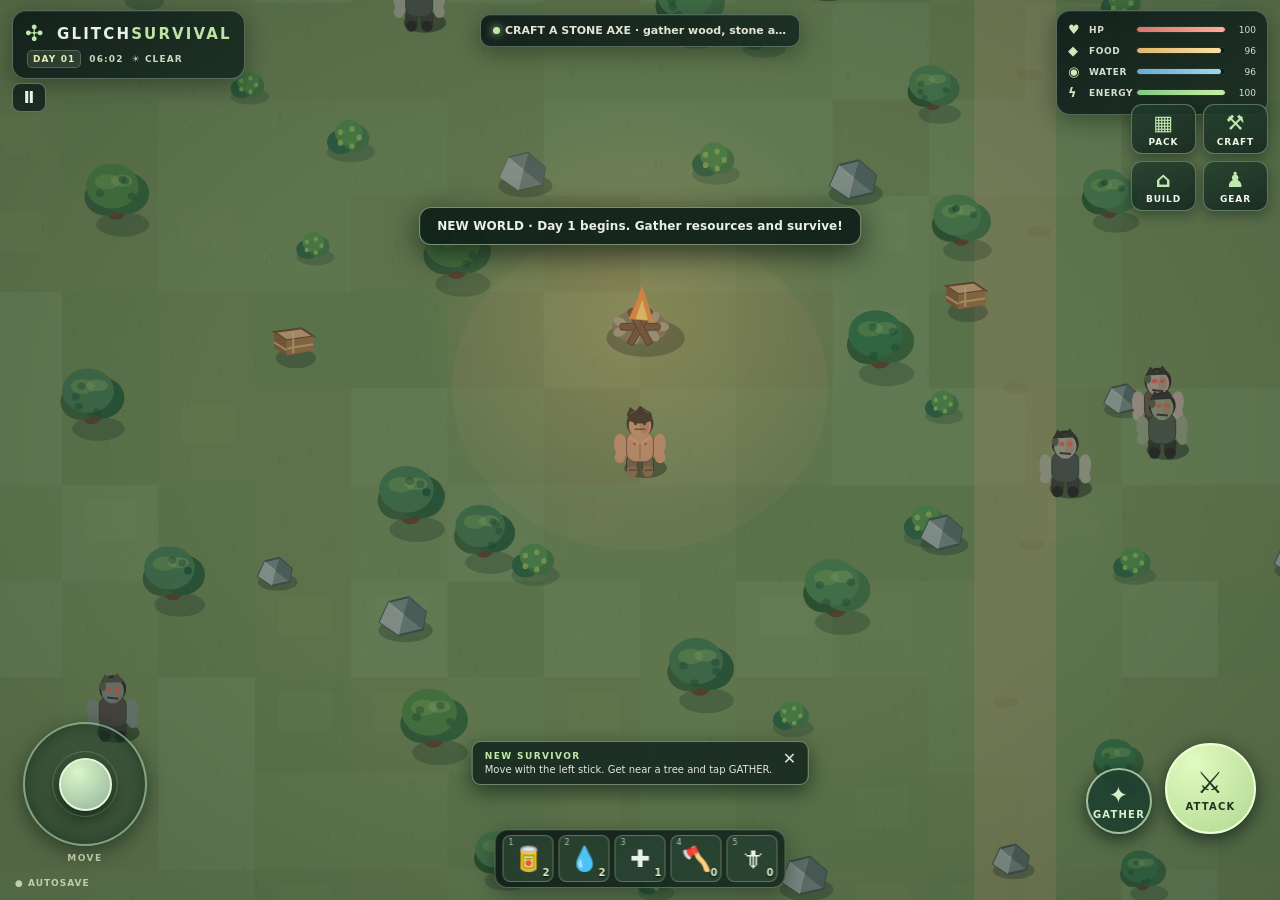
==== commit a4a3a0bd: "Release Glitch Survival 2D V2 with animated survivors and blueprint construction" ====
--- a/index.html
+++ b/index.html
@@ -5,7 +5,7 @@
 <meta name="viewport" content="width=device-width, initial-scale=1, viewport-fit=cover, maximum-scale=1, user-scalable=no">
 <meta name="theme-color" content="#14231d">
 <meta name="description" content="Glitch Survival — a top-down 2D browser survival game. Gather, craft, fight zombies and build your base.">
-<title>GLITCH SURVIVAL — 2D Wasteland</title>
+<title>GLITCH SURVIVAL — Base Builder V2</title>
 <style>
 :root{color-scheme:dark;--ink:#e9f1e7;--muted:#adc0aa;--line:#59725f;--forest:#10201a;--accent:#bce9aa;--amber:#ebc27d;--danger:#e98680}
 *{box-sizing:border-box}html,body{margin:0;padding:0;width:100%;height:100%;overflow:hidden;background:#182a20;color:var(--ink);font-family:system-ui,-apple-system,Segoe UI,sans-serif;user-select:none;-webkit-user-select:none;touch-action:none;-webkit-tap-highlight-color:transparent}
@@ -38,6 +38,13 @@
 @media(max-height:360px) and (min-width:540px){.joystick{height:92px;width:92px;bottom:48px}.joystick-inner{height:41px;width:41px}.action-controls{bottom:49px}.action-circle.attack{height:68px;width:68px}.action-circle.interact{height:49px;width:49px}.quickbar{bottom:5px}.quick-slot{height:34px}.menu-triggers{top:105px}.menu-trigger{min-height:36px}.action-prompt,.onboarding{display:none}}
 
 #app:has(.onboarding:not(.hidden)) .action-prompt{display:none}
+
+/* Field construction HUD: world-preview, rotate, repair, demolish, and build are touch first. */
+.construction-hud{position:absolute;z-index:14;left:50%;transform:translateX(-50%);bottom:calc(74px + env(safe-area-inset-bottom));width:min(516px,calc(100vw - 28px));border-radius:14px;padding:9px 11px 8px;pointer-events:auto;border-color:#c4dea58c;box-shadow:0 12px 44px #07180fe0;background:linear-gradient(140deg,#10261ef7,#24372bef)}
+.construction-main{display:flex;align-items:center;justify-content:space-between;gap:8px}.construction-eyebrow{font-size:8px;color:#bcdaac;font-weight:950;letter-spacing:1.35px}.construction-title{font-size:13px;color:#f1f9e7;font-weight:900;margin-top:2px}.construction-close{padding:7px 10px;background:#354738;color:#eef4e4;border:1px solid #9bb79b;border-radius:8px;font-size:9px;font-weight:850;white-space:nowrap}.construction-feedback{font-size:10px;margin:6px 0;color:#b6edb2;min-height:13px;line-height:1.25}.construction-feedback.bad{color:#f9a9a4}.construction-buttons{display:flex;gap:5px;align-items:stretch;justify-content:space-between}.construction-buttons button{flex:1;min-width:0;padding:8px 3px;border-radius:8px;background:#2a4536;color:#e6f5db;border:1px solid #85a685;font-size:9px;font-weight:950;white-space:nowrap}.construction-buttons .construction-place{flex:1.4;background:#b9e69f;color:#213c29;border:1px solid #e4facf}.construction-buttons .construction-place:disabled{opacity:.4;filter:grayscale(.4)}.construction-material{margin-top:5px;color:#e8d9ae;font-size:9px;font-weight:750;text-align:center}.build-active .action-controls,.build-active .quickbar{opacity:.1;pointer-events:none}.build-active .action-prompt{display:none}.build-active .joystick{z-index:7}
+@media(max-height:500px) and (min-width:540px){.construction-hud{bottom:calc(5px + env(safe-area-inset-bottom));width:min(480px,calc(100vw - 300px));min-width:300px;padding:7px 8px 5px}.construction-title{font-size:12px}.construction-eyebrow{font-size:7px}.construction-feedback{font-size:9px;margin:4px 0}.construction-buttons button{padding:7px 2px;font-size:8px}.construction-material{font-size:8px;margin-top:3px}.build-active .action-controls{opacity:0}}
+@media(max-width:539px){.construction-hud{top:236px;bottom:auto;width:calc(100vw - 20px);max-width:370px;padding:7px}.construction-buttons{flex-wrap:wrap}.construction-buttons button{flex:1 1 25%;padding:9px 4px;font-size:9px}.construction-buttons .construction-place{flex:1 1 42%}.construction-feedback{font-size:10px}}
+@media(max-height:360px) and (min-width:540px){.construction-hud{bottom:3px;padding:4px 7px;min-width:280px}.construction-buttons button{padding:4px 2px}.construction-material{display:none}}
 
 </style>
 </head>
@@ -90,6 +97,19 @@
       <div id="modal-content" class="modal-body"></div>
     </section>
   </div>
+  <section id="construction-hud" class="construction-hud glass hidden" aria-label="Blueprint construction controls">
+    <div class="construction-main"><div><span class="construction-eyebrow">BUILD MODE · SNAP GRID</span><div id="build-piece-title" class="construction-title">▦ Timber foundation</div></div><button id="build-stop" class="construction-close" aria-label="Exit construction">✕ EXIT</button></div>
+    <div id="build-feedback" class="construction-feedback">Tap a cell in the world to aim the blueprint</div>
+    <div class="construction-buttons">
+      <button id="build-select" class="construction-choice">▦ PIECES</button>
+      <button id="build-rotate" class="construction-choice">↻ ROTATE</button>
+      <button id="build-edit" class="construction-choice">⚒ EDIT</button>
+      <button id="build-upgrade" class="construction-choice">⬆ UPGRADE</button>
+      <button id="build-remove" class="construction-choice hidden">⌫ REMOVE</button>
+      <button id="build-action" class="construction-place">✓ PLACE</button>
+    </div>
+    <div id="build-material" class="construction-material">Select a piece to begin</div>
+  </section>
   <div id="death-screen" class="death-screen hidden"><div class="death-panel glass"><div class="skull">☠</div><h1>YOU DIDN'T MAKE IT</h1><p>The wasteland doesn't forgive. Your supplies and base remain.</p><div id="death-stats"></div><button id="respawn-btn" class="primary-btn">RESPAWN AT CAMP →</button></div></div>
   <div class="onboarding" id="onboarding"><span class="onboarding-label">NEW SURVIVOR</span><span id="onboarding-text">Move with the left stick. Get near a tree and tap GATHER.</span><button id="dismiss-onboarding" aria-label="Dismiss tip">✕</button></div>
 </div>
@@ -103,7 +123,8 @@
 const canvas=document.getElementById('world');
 const ctx=canvas.getContext('2d',{alpha:false});
 const $=id=>document.getElementById(id);
-const SAVE_KEY='glitch-survival-2d-v1';
+const SAVE_KEY='glitch-survival-2d-v1'; // Backward compatible with the original 2D save.
+const GRID=54;
 const WORLD_LIMIT=2750;
 const TAU=Math.PI*2;
 const clamp=(v,a,b)=>Math.max(a,Math.min(b,v));
@@ -129,23 +150,29 @@
 ];
 const RECIPE_BY_ID=Object.fromEntries(RECIPES.map(r=>[r.id,r]));
 const BUILD_RECIPES=[
- {id:'wall',name:'Wooden wall',emoji:'🪵',desc:'Blocks zombies and marks out your base.',cost:{wood:5}},
- {id:'floor',name:'Wood floor',emoji:'▦',desc:'Lays a sturdy foundation.',cost:{wood:3}},
- {id:'campfire',name:'Campfire',emoji:'🔥',desc:'A warm point of light in the dark.',cost:{wood:4,stone:3}},
- {id:'storage',name:'Storage crate',emoji:'📦',desc:'Useful base furnishing.',cost:{wood:6,stone:2}}
+ {id:'floor',name:'Timber foundation',emoji:'▦',desc:'Structural base. Snaps to a 54-unit grid.',cost:{wood:3}},
+ {id:'wall',name:'Log wall',emoji:'🪵',desc:'A sturdy wall must stand on a foundation.',cost:{wood:5,fiber:1}},
+ {id:'door',name:'Hinged door',emoji:'🚪',desc:'Opens, closes and keeps infected out.',cost:{wood:5,scrap:1}},
+ {id:'window',name:'Barricaded window',emoji:'▤',desc:'A framed window with a protective sill.',cost:{wood:4,stone:1}},
+ {id:'roof',name:'Wood roof',emoji:'⌂',desc:'Shelter tile above a floored, supported room.',cost:{wood:4,fiber:2}},
+ {id:'storage',name:'Storage chest',emoji:'📦',desc:'An actual container where you can stash resources.',cost:{wood:6,stone:2}},
+ {id:'campfire',name:'Stone firepit',emoji:'🔥',desc:'Cook and warm your camp.',cost:{wood:4,stone:3}},
+ {id:'spikes',name:'Spiked barricade',emoji:'⚒',desc:'Hurts infected who walk into it.',cost:{wood:5,stone:2}}
 ];
 const MAX_TOOL_USES={axe:28,pickaxe:28,spear:40,torch:65};
 let viewport={w:1,h:1,dpr:1,scale:1};
 let camera={x:0,y:0};
 let gameOver=false,paused=false,modal=null,toastTimeout=0,hitFlash=0,screenShake=0,autosaveClock=0,enemySpawnClock=0,updateClock=0;
+let buildMode=null; // {id, x, y, rotation, mode}; all game state remains in the 2D world.
+let lastBuildId='floor';let nextBuildingId=0;let activeChest=null;
 const effects=[];
 const keys=new Set();
 const joy={x:0,y:0,pointer:null};
 let nodes=[],zombies=[],buildings=[];
 let nextZombieId=0;
-const state={player:{x:0,y:55,dir:0,anim:0,attacking:0,attackCooldown:0,hurt:0,footstep:0},hp:100,hunger:96,thirst:96,stamina:100,
+const state={player:{x:0,y:55,dir:0,aim:0,vx:0,vy:0,gait:0,anim:0,attacking:0,attackCooldown:0,hurt:0,footstep:0},hp:100,hunger:96,thirst:96,stamina:100,
  inventory:{wood:0,stone:0,fiber:0,cloth:0,scrap:0,leather:0,food:2,water:2,bandage:1,axe:0,pickaxe:0,spear:0,torch:0,shirt:0,hoodie:0,cargo:0,boots:0,backpack:0},
- equipment:{hand:null,chest:null,legs:'shorts',feet:'sandals',back:null},durability:{},elapsed:0,kills:0,treesCut:0,wallsBuilt:0,lootOpened:0,crafted:0,deathCount:0,flags:{},tutorialStep:0};
+ equipment:{hand:null,chest:null,legs:'shorts',feet:'sandals',back:null},stash:{},durability:{},elapsed:0,kills:0,treesCut:0,wallsBuilt:0,lootOpened:0,crafted:0,deathCount:0,flags:{},tutorialStep:0};
 
 // A deterministic world: trees, rocks, crates and fiber bushes have stable IDs for saves.
 function createWorld(){
@@ -166,7 +193,7 @@
  // Resource patch guaranteed near the starting clearing, away from the fire.
  const starters=[['tree',-164,-115],['tree',214,-35],['tree',-205,104],['tree',175,187],['rock',-105,-192],['rock',190,-185],['rock',-212,205],['bush',-95,158],['bush',66,-200],['bush',255,124],['crate',290,-83],['crate',-310,-42],['bush',-260,-220]];
  for(const [kind,x,y] of starters){let size=kind==='tree'?29:kind==='rock'?22:20;let hp=kind==='tree'||kind==='rock'?3:1;nodes.push({id:'s'+id++,kind,x,y,size,variant:id%19,hp,maxhp:hp,regenAt:0})}
- buildings=[{id:'starter-camp',kind:'campfire',x:0,y:-65,starter:true}];
+ buildings=[{id:'starter-camp',kind:'campfire',x:0,y:-65,starter:true,hp:100,maxhp:100,rotation:0}];
  const zrng=mulberry32(320919);
  zombies=[];
  for(let n=0;n<33;n++){
@@ -175,7 +202,7 @@
  }
 }
 function addZombie(x,y,persisted=false){
- const z={id:'z'+nextZombieId++,x,y,spawnX:x,spawnY:y,hp:3,maxhp:3,dir:0,walk:0,attackCooldown:Math.random()*1.1,stagger:0,deadUntil:0,aggro:0,persisted};
+ const z={id:'z'+nextZombieId++,x,y,spawnX:x,spawnY:y,hp:3,maxhp:3,dir:0,walk:0,attackCooldown:Math.random()*1.1,stagger:0,deadUntil:0,aggro:0,hitWall:0,variant:nextZombieId%5,persisted};
  zombies.push(z);return z;
 }
 function nodeActive(n){return !n.regenAt||n.regenAt<=state.elapsed}
@@ -187,7 +214,7 @@
 function addItem(id,amount){if(!state.inventory.hasOwnProperty(id))return;state.inventory[id]+=amount;flashItem(id,amount)}
 function flashItem(id,amount){effects.push({kind:'text',x:state.player.x,y:state.player.y-39,t:0,life:1.15,text:`+${amount} ${TYPES[id]?.name||id}`,color:'#d7ffd0'})}
 function showToast(text,duration=2400){const el=$('toast');el.textContent=text;el.classList.add('show');clearTimeout(toastTimeout);toastTimeout=setTimeout(()=>el.classList.remove('show'),duration)}
-function setMission(){let msg='';if((state.inventory.axe||0)===0 && state.equipment.hand!=='axe')msg='CRAFT A STONE AXE · gather wood, stone and fiber';else if(state.treesCut<2)msg='CHOP TWO TREES · equip your axe, then GATHER';else if(state.wallsBuilt<1)msg='BUILD A WALL · open BUILD when you have 5 wood';else if(state.kills<2)msg='SURVIVE · defeat 2 infected';else msg='BUILD YOUR BASE · explore, loot and survive the night';$('mission-text').textContent=msg}
+function setMission(){let msg='';if((state.inventory.axe||0)===0 && state.equipment.hand!=='axe')msg='CRAFT A STONE AXE · gather wood, stone and fiber';else if(state.treesCut<2)msg='CHOP TWO TREES · equip your axe, then GATHER';else if(state.wallsBuilt<1)msg='BUILD FOUNDATIONS, THEN A WALL · 3 wood / foundation, 5 wood + fiber / wall';else if(state.kills<2)msg='SURVIVE · defeat 2 infected';else msg='BUILD YOUR BASE · explore, loot and survive the night';$('mission-text').textContent=msg}
 function status(){const d=1+Math.floor(state.elapsed/600);let mins=(6*60+Math.floor((state.elapsed%600)/600*24*60))%(24*60);let hh=String(Math.floor(mins/60)).padStart(2,'0'),mm=String(mins%60).padStart(2,'0');$('day-label').textContent='DAY '+String(d).padStart(2,'0');$('time-label').textContent=hh+':'+mm;$('weather-label').textContent=(mins<350||mins>1150)?'☾ NIGHT':'☀ CLEAR';for(const [name,value] of [['hp',state.hp],['hunger',state.hunger],['thirst',state.thirst],['stamina',state.stamina]]){$(name+'-bar').style.width=clamp(value,0,100)+'%';$(name+'-label').textContent=Math.ceil(value)}
  $('quick-food').textContent=state.inventory.food;$('quick-water').textContent=state.inventory.water;$('quick-bandage').textContent=state.inventory.bandage;$('quick-axe').textContent=state.inventory.axe;$('quick-spear').textContent=state.inventory.spear;
  document.querySelectorAll('.quick-slot').forEach(el=>el.classList.toggle('selected',(el.dataset.quick==='3'&&state.equipment.hand==='axe')||(el.dataset.quick==='4'&&state.equipment.hand==='spear')));
@@ -195,23 +222,25 @@
 }
 function saveGame(silent=true){
  try{
-  const save={version:1,elapsed:state.elapsed,player:{x:state.player.x,y:state.player.y,dir:state.player.dir},hp:state.hp,hunger:state.hunger,thirst:state.thirst,stamina:state.stamina,inventory:state.inventory,equipment:state.equipment,durability:state.durability,kills:state.kills,treesCut:state.treesCut,wallsBuilt:state.wallsBuilt,lootOpened:state.lootOpened,crafted:state.crafted,deathCount:state.deathCount,flags:state.flags,
+  const save={version:2,elapsed:state.elapsed,player:{x:state.player.x,y:state.player.y,dir:state.player.dir},hp:state.hp,hunger:state.hunger,thirst:state.thirst,stamina:state.stamina,inventory:state.inventory,equipment:state.equipment,stash:state.stash,durability:state.durability,kills:state.kills,treesCut:state.treesCut,wallsBuilt:state.wallsBuilt,lootOpened:state.lootOpened,crafted:state.crafted,deathCount:state.deathCount,flags:state.flags,
    nodes:nodes.filter(n=>n.hp!==n.maxhp||n.regenAt>state.elapsed).map(n=>[n.id,n.hp,n.regenAt]),buildings:buildings.filter(b=>!b.starter),deadZombies:zombies.filter(z=>z.deadUntil>state.elapsed).map(z=>[z.id,z.deadUntil]),nextZombieId};
   localStorage.setItem(SAVE_KEY,JSON.stringify(save));$('save-indicator').textContent='● SAVED';if(!silent)showToast('Progress saved to this device');return true;
  }catch(e){console.warn('Save failed',e);$('save-indicator').textContent='○ SAVE UNAVAILABLE';return false}
 }
 function loadGame(){let raw;try{raw=localStorage.getItem(SAVE_KEY)}catch(e){return false}if(!raw)return false;try{
- const obj=JSON.parse(raw);if(obj.version!==1||!obj.player||typeof obj.player.x!=='number')return false;
+ const obj=JSON.parse(raw);if(![1,2].includes(obj.version)||!obj.player||typeof obj.player.x!=='number')return false;
  const numbers=['elapsed','hp','hunger','thirst','stamina','kills','treesCut','wallsBuilt','lootOpened','crafted','deathCount'];
  for(const k of numbers)if(Number.isFinite(obj[k]))state[k]=Math.max(0,obj[k]);
  state.hp=clamp(state.hp,0,100);state.hunger=clamp(state.hunger,0,100);state.thirst=clamp(state.thirst,0,100);state.stamina=clamp(state.stamina,0,100);
  state.player.x=clamp(obj.player.x,-WORLD_LIMIT,WORLD_LIMIT);state.player.y=clamp(obj.player.y,-WORLD_LIMIT,WORLD_LIMIT);state.player.dir=Number.isFinite(obj.player.dir)?obj.player.dir:0;
- for(const k of Object.keys(state.inventory))if(Number.isFinite(obj.inventory?.[k]))state.inventory[k]=clamp(Math.floor(obj.inventory[k]),0,9999);
+ for(const k of Object.keys(state.inventory)){if(Number.isFinite(obj.inventory?.[k]))state.inventory[k]=clamp(Math.floor(obj.inventory[k]),0,9999);if(Number.isFinite(obj.stash?.[k]))state.stash[k]=clamp(Math.floor(obj.stash[k]),0,9999)}
  const valid={hand:[null,'axe','pickaxe','spear','torch'],chest:[null,'shirt','hoodie'],legs:['shorts','cargo'],feet:['sandals','boots'],back:[null,'backpack']};
  for(const k of Object.keys(valid)){let value=obj.equipment?.[k];if(valid[k].includes(value))state.equipment[k]=value}
  for(const k of Object.keys(MAX_TOOL_USES))if(Number.isFinite(obj.durability?.[k]))state.durability[k]=clamp(Math.floor(obj.durability[k]),0,MAX_TOOL_USES[k]);
  const nodeMap=new Map(nodes.map(n=>[n.id,n]));if(Array.isArray(obj.nodes))for(const [id,hp,regenAt] of obj.nodes){const n=nodeMap.get(id);if(n){n.hp=clamp(Number(hp)||0,0,n.maxhp);n.regenAt=Math.max(0,Number(regenAt)||0)}}
- if(Array.isArray(obj.buildings))buildings.push(...obj.buildings.filter(b=>b&&['wall','floor','campfire','storage'].includes(b.kind)&&Number.isFinite(b.x)&&Number.isFinite(b.y)&&Math.abs(b.x)<WORLD_LIMIT&&Math.abs(b.y)<WORLD_LIMIT).slice(0,400));
+ if(Array.isArray(obj.buildings))for(const b of obj.buildings.filter(b=>b&&BUILD_RECIPES.some(r=>r.id===b.kind)&&Number.isFinite(b.x)&&Number.isFinite(b.y)&&Math.abs(b.x)<WORLD_LIMIT&&Math.abs(b.y)<WORLD_LIMIT).slice(0,550)){
+   const def=buildingHP(b.kind);buildings.push({...b,rotation:((Number(b.rotation)||0)%2+2)%2,maxhp:Number.isFinite(b.maxhp)?b.maxhp:def,hp:Number.isFinite(b.hp)?clamp(b.hp,1,def):def,level:clamp(Number(b.level)||1,1,3),open:!!b.open});
+ }
  const deadMap=new Map(Array.isArray(obj.deadZombies)?obj.deadZombies:[]);for(const z of zombies){const t=deadMap.get(z.id);if(Number.isFinite(t)&&t>state.elapsed){z.deadUntil=t;z.hp=0}}
  state.flags=(obj.flags&&typeof obj.flags==='object')?obj.flags:{};
  if(state.hp<=0){state.hp=80;state.player.x=0;state.player.y=60}
@@ -226,12 +255,75 @@
  const current=state.equipment[slot];state.equipment[slot]=current===id?(slot==='legs'?'shorts':slot==='feet'?'sandals':null):id;if(slot==='hand'&&!state.durability[id])state.durability[id]=MAX_TOOL_USES[id];showToast(state.equipment[slot]===id?`Equipped ${TYPES[id].name}`:`Unequipped ${TYPES[id].name}`);status();if(modal)renderModal();saveGame()}
 function toolWear(id,cost=1){if(state.equipment.hand!==id)return;let d=state.durability[id]??MAX_TOOL_USES[id];d-=cost;if(d<=0){state.inventory[id]=Math.max(0,state.inventory[id]-1);if(state.inventory[id]>0){d=MAX_TOOL_USES[id];showToast(`${TYPES[id].name} broke · using a spare`)}else{d=0;state.equipment.hand=null;showToast(`${TYPES[id].name} broke. Craft another.`)}}state.durability[id]=d}
 function craft(id){const recipe=RECIPE_BY_ID[id];if(!recipe)return;if(!consumeCost(recipe.cost)){showToast('Not enough resources to craft '+TYPES[id].name);return}addItem(id,1);state.crafted++;if(['axe','pickaxe','spear','torch'].includes(id)){if(!state.durability[id])state.durability[id]=MAX_TOOL_USES[id];if(!state.equipment.hand)state.equipment.hand=id;}showToast(`Crafted ${TYPES[id].name}!${state.equipment.hand===id?' Equipped':''}`);status();renderModal();saveGame()}
-function canPlaceAt(x,y){if(Math.abs(x)>WORLD_LIMIT-50||Math.abs(y)>WORLD_LIMIT-50)return false;if(distance(x,y,0,-65)<36)return false;for(const b of buildings)if(distance(x,y,b.x,b.y)<47)return false;for(const n of nodes)if(nodeActive(n)&&['tree','rock'].includes(n.kind)&&distance(x,y,n.x,n.y)<n.size+29)return false;return true}
-function placeBuilding(id){const recipe=BUILD_RECIPES.find(r=>r.id===id);if(!recipe)return;if(!hasCost(recipe.cost)){showToast(`Need ${resourceText(recipe.cost)} to build ${recipe.name}`);return}
- const p=state.player,dist=68;const x=Math.round((p.x+Math.sin(p.dir)*dist)/54)*54,y=Math.round((p.y-Math.cos(p.dir)*dist)/54)*54;
- if(!canPlaceAt(x,y)){showToast('Move to a clear spot to place this structure');return}
- consumeCost(recipe.cost);buildings.push({id:'b'+Date.now()+'-'+buildings.length,kind:id,x,y});if(id==='wall')state.wallsBuilt++;showToast(`${recipe.name} placed!`);status();renderModal();saveGame()}
-function gather(){if(paused||gameOver)return;const n=nearbyNode(92);if(!n){const z=nearbyZombie(81);if(z){attack();return}showToast('Move closer to a tree, rock, bush or crate');return}
+// Modular construction uses a persistent grid and multiple structural layers per cell.
+function buildingHP(kind){return ({floor:130,wall:165,door:115,window:115,roof:105,storage:105,campfire:95,spikes:90})[kind]||100}
+function buildingLayer(kind){return kind==='floor'?'foundation':kind==='roof'?'roof':['wall','door','window'].includes(kind)?'structure':'furniture'}
+function atCell(x,y,layer){return buildings.find(b=>!b.starter&&Math.abs(b.x-x)<2&&Math.abs(b.y-y)<2&&(!layer||buildingLayer(b.kind)===layer))}
+function snap(n){return Math.round(n/GRID)*GRID}
+function buildingDistance(b,x,y){return distance(x,y,b.x,b.y)}
+function nearbyStructure(max=95,condition=()=>true){let result=null,d=max;for(const b of buildings){if(!condition(b))continue;const near=buildingDistance(b,state.player.x,state.player.y);if(near<d){result=b;d=near}}return result}
+function buildingFootprintCollision(x,y,kind,playerCheck=false){if(['floor','roof'].includes(kind))return false;const r=kind==='spikes'?24:kind==='storage'?27:kind==='campfire'?24:20;return distance(x,y,state.player.x,state.player.y)<r+10 || zombies.some(z=>z.hp>0&&distance(x,y,z.x,z.y)<r+12)}
+function supportsNearby(x,y){return buildings.some(b=>b.kind==='floor'&&Math.abs(b.x-x)<=GRID+1&&Math.abs(b.y-y)<=GRID+1)}
+function checkBuildingSpot(id,x,y,rotation=0){
+ const recipe=BUILD_RECIPES.find(b=>b.id===id);if(!recipe)return {ok:false,reason:'Unknown part'};
+ if(Math.abs(x)>WORLD_LIMIT-55||Math.abs(y)>WORLD_LIMIT-55)return {ok:false,reason:'Outside building bounds'};
+ if(distance(x,y,state.player.x,state.player.y)>260)return {ok:false,reason:'Too far away — walk closer'};
+ if(!hasCost(recipe.cost))return {ok:false,reason:'Not enough resources'};
+ if(id==='floor'){
+  if(atCell(x,y,'foundation'))return {ok:false,reason:'Already has a foundation'};
+  if(buildings.length>1&&!supportsNearby(x,y)&&distance(x,y,0,-65)>GRID*3)return {ok:false,reason:'Extend from another foundation'};
+ }else if(['wall','door','window','roof'].includes(id)){
+  if(!atCell(x,y,'foundation'))return {ok:false,reason:'Place a foundation first'};
+  if(atCell(x,y,buildingLayer(id)))return {ok:false,reason:'This slot is occupied'};
+  if(id==='roof'&&!buildings.some(b=>['wall','door','window'].includes(b.kind)&&distance(x,y,b.x,b.y)<=GRID*1.6))return {ok:false,reason:'Roof needs a supporting wall'};
+ }else if(atCell(x,y,'furniture'))return {ok:false,reason:'Space occupied by furnishing'};
+ if(!['floor','roof'].includes(id)){
+  for(const n of nodes)if(nodeActive(n)&&['tree','rock'].includes(n.kind)&&distance(x,y,n.x,n.y)<n.size+22)return {ok:false,reason:'Clear the natural obstruction'};
+  if(buildingFootprintCollision(x,y,id))return {ok:false,reason:'Character or infected in the way'};
+ }
+ if(id==='roof'&&distance(x,y,state.player.x,state.player.y)<18)return {ok:true,reason:'Shelter ready'};
+ return {ok:true,reason:'Ready to place'};
+}
+function previewCell(){return buildMode?{x:buildMode.x,y:buildMode.y}:null}
+function defaultBuildCell(){const p=state.player;return {x:snap(p.x+Math.sin(p.dir)*GRID*1.5),y:snap(p.y-Math.cos(p.dir)*GRID*1.5)};}
+function updateBuildHUD(){
+ const root=$('construction-hud');if(!root)return;
+ if(!buildMode){root.classList.add('hidden');document.body.classList.remove('build-active');return}
+ root.classList.remove('hidden');document.body.classList.add('build-active');const r=BUILD_RECIPES.find(x=>x.id===buildMode.id);
+ $('build-piece-title').textContent=(r?.emoji||'⌂')+' '+(r?.name||'BUILD');
+ const result=buildMode.mode==='place'?checkBuildingSpot(buildMode.id,buildMode.x,buildMode.y,buildMode.rotation):null;
+ $('build-feedback').textContent=buildMode.mode==='place'?(result?.reason||''):'Tap an existing structure to select it';
+ $('build-feedback').classList.toggle('bad',!!result&&!result.ok);
+ $('build-action').textContent=buildMode.mode==='place'?'✓ PLACE':'⚒ REPAIR';
+ $('build-action').disabled=buildMode.mode==='place'?!result?.ok:!buildMode.target;
+ $('build-remove').classList.toggle('hidden',buildMode.mode==='place');
+ $('build-rotate').classList.toggle('hidden',buildMode.mode!=='place');
+ $('build-material').textContent=buildMode.mode==='place'?resourceText(r.cost):`Edit existing structure`;
+}
+function beginBuilding(id){if(!BUILD_RECIPES.some(x=>x.id===id))return;lastBuildId=id;const c=defaultBuildCell();buildMode={mode:'place',id,x:c.x,y:c.y,rotation:0,target:null};if(modal)closeModal();resetJoy();updateBuildHUD();showToast('BUILD MODE · Tap the ground to set the blueprint',2400)}
+function selectBuildingAt(x,y){let b=null,best=42;for(const xB of buildings){if(xB.starter)continue;let d=distance(x,y,xB.x,xB.y);if(d<best){best=d;b=xB}}return b}
+function placeBuilding(id){if(!buildMode||buildMode.id!==id){beginBuilding(id);return false}return confirmBuild()}
+function confirmBuild(){if(!buildMode)return false;
+ if(buildMode.mode==='edit')return repairStructure(buildMode.target);
+ const {id,x,y,rotation}=buildMode;const ok=checkBuildingSpot(id,x,y,rotation);if(!ok.ok){showToast(ok.reason,1700);updateBuildHUD();return false}
+ const recipe=BUILD_RECIPES.find(b=>b.id===id);if(!consumeCost(recipe.cost))return false;
+ const hp=buildingHP(id);buildings.push({id:'b'+(++nextBuildingId)+'-'+Math.round(state.elapsed*100),kind:id,x,y,hp,maxhp:hp,level:1,rotation,open:false,contents:id==='storage'?{}:undefined});if(id==='wall')state.wallsBuilt++;
+ effects.push({kind:'burst',x,y,t:0,life:.5,color:'#d2f3a0'});screenShake=Math.max(screenShake,1.4);showToast(`${recipe.name} constructed`,1350);
+ updateBuildHUD();status();saveGame();return true;
+}
+function repairStructure(b){if(!b)return false;if(distance(state.player.x,state.player.y,b.x,b.y)>205){showToast('Move closer to repair');return false}if(b.hp>=b.maxhp){showToast('Already fully repaired');return false}const c={wood:2};if(!consumeCost(c)){showToast('Need 2 wood to repair');return false}b.hp=Math.min(b.maxhp,b.hp+Math.round(b.maxhp*.55));showToast('Structure repaired +55%');saveGame();updateBuildHUD();return true}
+function demolishStructure(b){if(!b||b.starter)return false;const layer=buildingLayer(b.kind);
+ if(layer==='foundation'&&buildings.some(x=>x!==b&&!x.starter&&x.x===b.x&&x.y===b.y)){showToast('Remove walls, roof and furniture first');return false}
+ if(distance(state.player.x,state.player.y,b.x,b.y)>205){showToast('Move closer to dismantle');return false}
+ const recipe=BUILD_RECIPES.find(x=>x.id===b.kind);if(recipe){for(const [item,qty] of Object.entries(recipe.cost))addItem(item,Math.max(1,Math.floor(qty*.5)))}
+ buildings.splice(buildings.indexOf(b),1);if(b.kind==='wall')state.wallsBuilt=Math.max(0,state.wallsBuilt-1);buildMode.target=null;showToast('Structure dismantled · some materials recovered');saveGame();updateBuildHUD();return true;
+}
+function upgradeStructure(b){if(!b||b.starter)return false;if(!['wall','door','window'].includes(b.kind)){showToast('Only barriers can be reinforced');return false}if(b.level>=3){showToast('Already fully reinforced');return false}const price=b.level===1?{wood:3,stone:2}:{stone:5,scrap:2};if(!consumeCost(price)){showToast('Need '+resourceText(price));return false}b.level++;b.maxhp+=b.level===2?120:180;b.hp=b.maxhp;showToast('Barrier reinforced to tier '+b.level);saveGame();return true}
+function enterEditMode(){if(!buildMode){const c=defaultBuildCell();buildMode={mode:'edit',id:lastBuildId,x:c.x,y:c.y,rotation:0,target:null}}else{buildMode.mode='edit';buildMode.target=null}updateBuildHUD();showToast('Tap a built piece to edit or dismantle');}
+function stopBuilding(){buildMode=null;updateBuildHUD();showToast('Build mode closed',1000);saveGame()}
+function toggleDoor(b){if(!b||b.kind!=='door')return false;if(distance(b.x,b.y,state.player.x,state.player.y)>97)return false;b.open=!b.open;showToast(b.open?'Door opened':'Door closed',1000);saveGame();return true}
+function interactStructure(){const b=nearbyStructure(83,z=>z.kind==='door'||z.kind==='storage');if(!b)return false;if(b.kind==='door')return toggleDoor(b);if(b.kind==='storage'){activeChest=b;activeChest.contents||={};openModal('storage');return true}return false}
+function gather(){if(paused||gameOver)return;if(buildMode){if(buildMode.mode==='place')confirmBuild();else if(buildMode.target)repairStructure(buildMode.target);return}const nearbyDoor=nearbyStructure(70,b=>b.kind==='door'||b.kind==='storage');if(nearbyDoor){interactStructure();return}const n=nearbyNode(92);if(!n){const z=nearbyZombie(81);if(z){attack();return}showToast('Move closer to a tree, rock, bush or crate');return}
  const p=state.player;p.dir=Math.atan2(n.x-p.x,-(n.y-p.y));p.attacking=.33;p.attackCooldown=Math.max(p.attackCooldown,.23);
  effects.push({kind:'slash',x:n.x,y:n.y,t:0,life:.22,angle:p.dir,color:'#e6e2c1'});
  if(n.kind==='crate'){
@@ -270,7 +362,8 @@
 function renderModal(){if(!modal)return;$('modal-title').textContent={inventory:'Backpack',craft:'Crafting bench',build:'Build your base',gear:'Survivor equipment',settings:'Game & saves'}[modal]||'Survival';document.querySelectorAll('.modal-tab').forEach(t=>t.classList.toggle('current',t.dataset.tab===modal));const body=$('modal-content');
  if(modal==='inventory')body.innerHTML=`<p class="panel-note">Everything you collect stays here. Equip clothing and tools to change how your survivor looks and fights.</p><div class="section-title">SUPPLIES & EQUIPMENT</div><div class="items-grid">${itemCards(true)}</div><p class="field-help">Quick-use food, water, bandages, axe and spear from the bottom hotbar.</p>`;
  if(modal==='craft')body.innerHTML=`<p class="panel-note">Collect resources, craft survival tools, and wear the gear you make. An equipped axe chops trees faster.</p><div class="resources">${listResources()}</div><div class="items-grid">${RECIPES.map(r=>`<div class="item-card"><div class="item-top"><div class="item-emoji">${TYPES[r.id].emoji}</div><div class="item-title">${TYPES[r.id].name}</div></div><div class="item-desc">${r.desc}</div><div class="item-cost">${resourceText(r.cost)}</div><button class="small-btn" data-craft="${r.id}" ${hasCost(r.cost)?'':'disabled'}>CRAFT ITEM</button></div>`).join('')}</div>`;
- if(modal==='build')body.innerHTML=`<p class="panel-note">Structures are placed <strong>in front of your survivor</strong>. Face an open patch of ground, then tap PLACE. Your buildings are saved.</p><div class="resources">${listResources()}</div><div class="items-grid">${BUILD_RECIPES.map(r=>`<div class="item-card"><div class="item-top"><div class="item-emoji">${r.emoji}</div><div class="item-title">${r.name}</div></div><div class="item-desc">${r.desc}</div><div class="item-cost">${resourceText(r.cost)}</div><button class="small-btn" data-build="${r.id}" ${hasCost(r.cost)?'':'disabled'}>PLACE IN WORLD</button></div>`).join('')}</div>`;
+ if(modal==='build')body.innerHTML=`<p class="panel-note">REAL BUILDING · Select a piece, tap its grid square in the world, rotate, then confirm. Every structural piece requires a timber foundation. Open doors, repair barriers, or dismantle mistakes in EDIT mode.</p><div class="resources">${listResources()}</div><button class="small-btn secondary" data-edit="1">🔧 EDIT / REPAIR / DEMOLISH EXISTING STRUCTURES</button><div class="items-grid">${BUILD_RECIPES.map(r=>`<div class="item-card"><div class="item-top"><div class="item-emoji">${r.emoji}</div><div class="item-title">${r.name}</div></div><div class="item-desc">${r.desc}</div><div class="item-cost">${resourceText(r.cost)}</div><button class="small-btn" data-build="${r.id}">${hasCost(r.cost)?'SELECT BLUEPRINT':'PREVIEW · NEED MATERIALS'}</button></div>`).join('')}</div><p class="field-help">TIP: Start with FOUNDATIONS, then WALLS and a DOOR. Zombies attack closed barriers. Repaired walls protect your camp; upgrades cost extra resources.</p>`;
+ if(modal==='storage')body.innerHTML=`<p class="panel-note">Storage chest — each chest keeps its own inventory, saved with your base.</p><div class="items-grid">${['wood','stone','fiber','cloth','scrap','leather','food','water','bandage'].map(id=>`<div class="item-card"><div class="item-top"><div class="item-emoji">${TYPES[id].emoji}</div><div class="item-title">${TYPES[id].name}</div></div><div class="item-desc">Bag: ${state.inventory[id]} · Stored: ${activeChest?.contents?.[id]||0}</div><button class="small-btn" data-store="${id}" ${state.inventory[id]<1?'disabled':''}>STORE 1</button><button class="small-btn secondary" data-take="${id}" ${(activeChest?.contents?.[id]||0)<1?'disabled':''}>TAKE 1</button></div>`).join('')}</div>`;
  if(modal==='gear'){
  const display={hand:state.equipment.hand?TYPES[state.equipment.hand].name:'Bare hands',chest:state.equipment.chest?TYPES[state.equipment.chest].name:'Bare chest',legs:state.equipment.legs==='shorts'?'Ragged shorts':'Cargo trousers',feet:state.equipment.feet==='sandals'?'Worn sandals':'Worn boots',back:state.equipment.back?'Small backpack':'None'};
  const gearItems=['axe','pickaxe','spear','torch','shirt','hoodie','cargo','boots','backpack'].filter(id=>state.inventory[id]>0);
@@ -280,7 +373,17 @@
 }
 function openModal(name){modal=name;paused=true;$('modal-shell').classList.remove('hidden');renderModal();joy.x=0;joy.y=0;}
 function closeModal(){modal=null;paused=false;$('modal-shell').classList.add('hidden');status()}
-function handleModalAction(e){const btn=e.target.closest('button');if(!btn)return;if(btn.dataset.craft)craft(btn.dataset.craft);else if(btn.dataset.build){placeBuilding(btn.dataset.build);renderModal()}else if(btn.dataset.equip)equip(btn.dataset.equip);else if(btn.dataset.use){useSupply(btn.dataset.use);renderModal()}else if(btn.dataset.save){saveGame(false);renderModal()}else if(btn.dataset.reset){if(confirm('Erase ONLY this new 2D save and start again?')){try{localStorage.removeItem(SAVE_KEY)}catch(e){}location.reload()}}}
+function handleModalAction(e){const btn=e.target.closest('button');if(!btn)return;
+ if(btn.dataset.craft)craft(btn.dataset.craft);
+ else if(btn.dataset.build)beginBuilding(btn.dataset.build);
+ else if(btn.dataset.edit){closeModal();enterEditMode()}
+ else if(btn.dataset.store){const k=btn.dataset.store;if(activeChest&&state.inventory[k]>0){state.inventory[k]--;activeChest.contents||={};activeChest.contents[k]=(activeChest.contents[k]||0)+1;saveGame();renderModal()}}
+ else if(btn.dataset.take){const k=btn.dataset.take;if(activeChest&&(activeChest.contents?.[k]||0)>0){activeChest.contents[k]--;state.inventory[k]++;saveGame();renderModal()}}
+ else if(btn.dataset.equip)equip(btn.dataset.equip);
+ else if(btn.dataset.use){useSupply(btn.dataset.use);renderModal()}
+ else if(btn.dataset.save){saveGame(false);renderModal()}
+ else if(btn.dataset.reset){if(confirm('Erase ONLY this 2D save and start again?')){try{localStorage.removeItem(SAVE_KEY)}catch(e){}location.reload()}}
+}
 
 // Canvas 2D rendering: world, vegetation, survivor, zombies and build pieces.
 function resize(){const rect=canvas.getBoundingClientRect();viewport.w=Math.max(1,rect.width);viewport.h=Math.max(1,rect.height);viewport.dpr=Math.min(window.devicePixelRatio||1,2);viewport.scale=viewport.w<480?.95:viewport.h<460?1:1.12;canvas.width=Math.round(viewport.w*viewport.dpr);canvas.height=Math.round(viewport.h*viewport.dpr);ctx.setTransform(viewport.dpr,0,0,viewport.dpr,0,0);ctx.imageSmoothingEnabled=true}
@@ -308,72 +411,244 @@
 function drawRock(n){const x=px(n.x),y=py(n.y),s=n.size*viewport.scale;ellipse(x+3,y+s*.50,s*1.1,s*.48,'#1f362b56');polygon([[x-s*.93,y+s*.17],[x-s*.55,y-s*.66],[x+s*.25,y-s*.85],[x+s*.94,y-s*.25],[x+s*.82,y+s*.47],[x-s*.15,y+s*.70]],'#75857d','#48584f');polygon([[x-s*.93,y+s*.17],[x-s*.55,y-s*.66],[x+s*.05,y-s*.14],[x-s*.15,y+s*.70]],'#9ba79d');polygon([[x+s*.05,y-s*.14],[x+s*.25,y-s*.85],[x+s*.94,y-s*.25],[x+s*.82,y+s*.47]],'#5a6d64');ctx.strokeStyle='#c3c7b43d';ctx.lineWidth=2;ctx.beginPath();ctx.moveTo(x-s*.38,y-s*.40);ctx.lineTo(x+s*.05,y-s*.15);ctx.stroke()}
 function drawBush(n){const x=px(n.x),y=py(n.y),s=n.size*viewport.scale;ellipse(x+2,y+s*.44,s*1.07,s*.47,'#203e2e42');ellipse(x-s*.36,y,s*.61,s*.54,'#356945');ellipse(x+s*.29,y-s*.18,s*.62,s*.60,'#497b49');ellipse(x,y-s*.42,s*.62,s*.56,'#548d4b');for(let k=0;k<5;k++){const a=k*TAU/5;ellipse(x+Math.cos(a)*s*.46,y-s*.2+Math.sin(a)*s*.4,s*.12,s*.13,'#8aad58')};}
 function drawCrate(n){const x=px(n.x),y=py(n.y),s=n.size*viewport.scale;ellipse(x+3,y+s*.75,s*.89,s*.45,'#28372a5b');polygon([[x-s*.83,y-s*.42],[x+s*.4,y-s*.58],[x+s*.93,y-s*.22],[x-s*.28,y-s*.05]],'#c5a574','#6a5134');polygon([[x-s*.83,y-s*.42],[x-s*.28,y-s*.05],[x-s*.28,y+s*.63],[x-s*.83,y+s*.29]],'#8b623d');polygon([[x-s*.28,y-s*.05],[x+s*.93,y-s*.22],[x+s*.93,y+s*.41],[x-s*.28,y+s*.63]],'#9e7648');ctx.strokeStyle='#dbbc80aa';ctx.lineWidth=2;ctx.beginPath();ctx.moveTo(x+s*.02,y-s*.42);ctx.lineTo(x+s*.02,y+s*.52);ctx.moveTo(x-s*.84,y+s*.04);ctx.lineTo(x-s*.28,y+s*.39);ctx.moveTo(x-s*.25,y+s*.32);ctx.lineTo(x+s*.91,y+s*.13);ctx.stroke()}
-function drawWall(b){const x=px(b.x),y=py(b.y),s=viewport.scale;ellipse(x,y+18*s,36*s,14*s,'#111c1647');roundRect(x-29*s,y-23*s,58*s,43*s,5*s,'#5c4d33','#302d22');for(let i=0;i<4;i++){roundRect(x-27*s,y-20*s+i*10*s,54*s,8*s,1,'#86623c','#3e3829');ctx.strokeStyle='#d1ac6b48';ctx.lineWidth=1;ctx.beginPath();ctx.moveTo(x-20*s,y-17*s+i*10*s);ctx.lineTo(x+15*s,y-17*s+i*10*s);ctx.stroke()}roundRect(x-26*s,y-19*s,6*s,35*s,1,'#493b2a');roundRect(x+19*s,y-19*s,6*s,35*s,1,'#493b2a')}
-function drawFloor(b){const x=px(b.x),y=py(b.y),s=viewport.scale;roundRect(x-27*s,y-27*s,54*s,54*s,2,'#806946','#634c36');for(let i=0;i<4;i++){ctx.strokeStyle='#bea07288';ctx.lineWidth=2;ctx.beginPath();ctx.moveTo(x-25*s,y+(-17+i*12)*s);ctx.lineTo(x+25*s,y+(-17+i*12)*s);ctx.stroke()}}
+function drawTimber(b,damage=false){const s=viewport.scale,x=px(b.x),y=py(b.y);ctx.save();ctx.translate(x,y);ctx.rotate((b.rotation||0)*Math.PI/2);
+ const tier=b.level||1,hurt=clamp(1-(b.hp??b.maxhp??1)/(b.maxhp||1),0,.95);
+ ellipse(3*s,8*s,31*s,11*s,'#18271d60');
+ roundRect(-29*s,-10*s,58*s,20*s,3*s,tier>=3?'#566667':tier===2?'#66564c':'#4e3928','#291e18');
+ for(let i=0;i<5;i++){
+   const yy=(-7+i*4)*s;roundRect(-28*s,yy,56*s,4*s,1*s,['#9a7449','#85613d','#ad8959','#805f40','#a7834c'][i],i%2?'#433426':'#5d442a');
+   ctx.beginPath();ctx.strokeStyle='#34281999';ctx.lineWidth=.7*s;ctx.moveTo(-23*s,yy+2*s);ctx.lineTo(24*s,yy+2*s);ctx.stroke();
+ }
+ for(const x0 of [-24,20]){roundRect(x0*s,-11*s,7*s,22*s,1.5*s,tier>1?'#566065':'#553b2a','#31251f');ellipse((x0+3)*s,-6*s,1*s,1*s,'#d2c2a1')}
+ if(tier>=2){ctx.strokeStyle='#a4b3a6';ctx.lineWidth=2*s;ctx.strokeRect(-26*s,-8*s,52*s,16*s)}
+ if(b.kind==='window'){
+   roundRect(-13*s,-9*s,26*s,18*s,2*s,'#1c312bdd','#bc9a62');
+   roundRect(-11*s,-7*s,22*s,14*s,1*s,'#5f837c70');
+   ctx.strokeStyle='#bba479';ctx.lineWidth=3*s;ctx.beginPath();ctx.moveTo(0,-7*s);ctx.lineTo(0,7*s);ctx.moveTo(-11*s,0);ctx.lineTo(11*s,0);ctx.stroke();
+ }
+ if(b.kind==='door'){
+   // A door is an actual passable opening when open.
+   roundRect(-24*s,-7*s,48*s,14*s,1*s,'#182c25','#bd9b68');
+   ctx.save();ctx.translate(-22*s,0);ctx.rotate(b.open?-Math.PI*.50:0);
+   roundRect(0,-9*s,44*s,18*s,2*s,'#8c623b','#e0b37b');
+   for(let k=1;k<4;k++){ctx.strokeStyle='#4d3523';ctx.lineWidth=1*s;ctx.beginPath();ctx.moveTo(4*s,(-8+k*4)*s);ctx.lineTo(40*s,(-8+k*4)*s);ctx.stroke()}
+   ellipse(39*s,0,2*s,2*s,'#f0cb70');ctx.restore();
+ }
+ if(hurt>.04){ctx.fillStyle=`rgba(31,26,21,${hurt*.60})`;ctx.fillRect(-26*s,-9*s,52*s,16*s);ctx.strokeStyle='#e8b78e';ctx.lineWidth=1.5*s;ctx.beginPath();ctx.moveTo(-11*s,-8*s);ctx.lineTo(4*s,4*s);ctx.lineTo(1*s,9*s);ctx.stroke()}
+ ctx.restore();drawBuildingHP(b);
+}
+function drawBuildingHP(b){if(b.hp===undefined||b.hp>=b.maxhp-.3)return;const s=viewport.scale,x=px(b.x),y=py(b.y);roundRect(x-20*s,y-32*s,40*s,4*s,1,'#271c1ab8');roundRect(x-20*s,y-32*s,40*s*clamp(b.hp/b.maxhp,0,1),4*s,1,b.hp/b.maxhp>.5?'#9adb8b':'#e5a27c')}
+function drawWall(b){drawTimber(b)}
+function drawFloor(b){const x=px(b.x),y=py(b.y),s=viewport.scale;
+ roundRect(x-27*s,y-27*s,54*s,54*s,1.2*s,'#735737','#4e3826');
+ for(let i=0;i<5;i++){
+   const yy=y+(-26+i*11)*s;
+   roundRect(x-25*s,yy,50*s,10*s,1*s,i%2?'#8c6d49':'#9e7c52','#5a422d');
+   ctx.strokeStyle='#d1ad7666';ctx.lineWidth=.8*s;ctx.beginPath();ctx.moveTo(x-21*s,yy+3*s);ctx.lineTo(x+18*s,yy+3*s);ctx.stroke();
+   for(let j=0;j<2;j++)ellipse(x+(-20+j*40)*s,yy+6*s,1*s,1*s,'#58402a');
+ }
+}
+function drawRoof(b){const x=px(b.x),y=py(b.y),s=viewport.scale;ctx.save();ctx.globalAlpha=distance(b.x,b.y,state.player.x,state.player.y)<90?.15:.70;
+ roundRect(x-27*s,y-27*s,54*s,54*s,1*s,'#354a3d','#bca074');
+ for(let j=0;j<7;j++){ctx.strokeStyle=j%2?'#66795e':'#829077';ctx.lineWidth=3*s;ctx.beginPath();ctx.moveTo(x-25*s,y+(-23+j*7)*s);ctx.lineTo(x+25*s,y+(-23+j*7)*s);ctx.stroke()}
+ ctx.strokeStyle='#c5a776';ctx.lineWidth=3*s;ctx.beginPath();ctx.moveTo(x,y-25*s);ctx.lineTo(x,y+25*s);ctx.stroke();ctx.restore();}
+function drawSpikes(b){const x=px(b.x),y=py(b.y),s=viewport.scale;ellipse(x,y+13*s,24*s,10*s,'#19261f55');ctx.save();ctx.translate(x,y);ctx.rotate((b.rotation||0)*Math.PI/2);
+ for(let k=-2;k<=2;k++){const xx=k*10*s;roundRect(xx-4*s,-15*s,8*s,32*s,1*s,'#725538','#352a20');polygon([[xx-5*s,-10*s],[xx,-25*s],[xx+5*s,-10*s]],'#bab29a','#3d4943')}
+ ctx.restore();drawBuildingHP(b)}
 function drawFire(b){const x=px(b.x),y=py(b.y),s=viewport.scale;ellipse(x+5*s,y+20*s,35*s,17*s,'#27362775');ellipse(x,y+10*s,25*s,15*s,'#786f5c');for(let i=0;i<7;i++){const a=i*TAU/7;ellipse(x+Math.cos(a)*20*s,y+10*s+Math.sin(a)*10*s,6*s,4*s,'#9d9b84',a)}for(let i=0;i<3;i++){const a=i*TAU/3;ctx.save();ctx.translate(x,y+10*s);ctx.rotate(a);roundRect(-18*s,-3*s,36*s,6*s,2*s,'#674930','#3d3025');ctx.restore()}const f=Math.sin(state.elapsed*8+b.x)*4*s;polygon([[x-10*s,y+3*s],[x-3*s,y-15*s+f],[x+2*s,y-25*s-f],[x+12*s,y+5*s]],'#ef8b3c');polygon([[x-4*s,y+3*s],[x+2*s,y-15*s+f*.5],[x+7*s,y+4*s]],'#f9d471');}
-function drawStorage(b){drawCrate({...b,size:22,variant:5})}
-function drawBuilding(b){if(b.kind==='wall')drawWall(b);else if(b.kind==='floor')drawFloor(b);else if(b.kind==='storage')drawStorage(b);else drawFire(b)}
-function drawHumanoid(x,y,dir,walk,infected=false,zombie=null){const s=viewport.scale,xx=px(x),yy=py(y);const moving=walk>0;ctx.save();ctx.translate(xx,yy);ctx.rotate(dir);const bob=moving?Math.sin(walk*9)*1.5*s:Math.sin(state.elapsed*2.2)*.65*s;const stride=moving?Math.sin(walk*9)*5*s:0;
- ellipse(4*s,12*s,18*s,8*s,'#172c1b72');
- // Outfit/leg layers below the torso make gear visible from overhead.
- const legs=infected?'#423e35':state.equipment.legs==='cargo'?'#495342':'#bda084';
- roundRect(-10*s,2*s+stride,8*s,17*s,3*s,legs);roundRect(2*s,2*s-stride,8*s,17*s,3*s,legs);
- const feet=infected?'#343b2d':state.equipment.feet==='boots'?'#493727':'#866547';
- ellipse(-6*s,18*s+stride,5*s,4*s,feet);ellipse(6*s,18*s-stride,5*s,4*s,feet);
- if(!infected && state.equipment.back==='backpack'){roundRect(-16*s,-12*s,32*s,27*s,8*s,'#685f3d','#403e30');roundRect(-11*s,-9*s,22*s,19*s,5*s,'#817348');roundRect(-7*s,-15*s,14*s,8*s,4*s,'#434b35')}
- const baseSkin=infected?'#91a17d':'#c08a63';
- const top=infected?'#51574a':state.equipment.chest==='hoodie'?'#4d6554':state.equipment.chest==='shirt'?'#a09d88':baseSkin;
- ctx.save();ctx.translate(0,bob);
- // T-shirt silhouette, arms and hands.
- ellipse(-13*s,-4*s,7*s,11*s,infected?'#9aa681':top,.20);ellipse(13*s,-4*s,7*s,11*s,infected?'#9aa681':top,-.20);
- ellipse(-17*s,5*s,4.3*s,5.4*s,baseSkin);ellipse(17*s,5*s,4.3*s,5.4*s,baseSkin);
- roundRect(-12*s,-16*s,24*s,26*s,8*s,top);
- if(!infected && !state.equipment.chest){ctx.strokeStyle='#825b49';ctx.lineWidth=1;ctx.beginPath();ctx.moveTo(0,-8*s);ctx.lineTo(0,8*s);ctx.stroke()}
- if(!infected && state.equipment.chest==='hoodie'){roundRect(-10*s,-15*s,20*s,6*s,2*s,'#6d7e62')}
- if(!infected && state.equipment.chest==='shirt'){ctx.strokeStyle='#626d61';ctx.lineWidth=2;ctx.beginPath();ctx.moveTo(-9*s,7*s);ctx.lineTo(9*s,7*s);ctx.stroke()}
- // Head and hair, visually characteristic of the starting survivor.
- ellipse(0,-17*s,11*s,11*s,infected?'#8c9f76':'#d1a07a');
- if(infected){ellipse(-4*s,-20*s,2.4*s,2*s,'#c95450');ellipse(4*s,-20*s,2.4*s,2*s,'#d15b55');ellipse(0,-13*s,5*s,2*s,'#53694e');polygon([[-11*s,-24*s],[-7*s,-31*s],[4*s,-29*s],[11*s,-24*s]],'#4b4938')}
- else{ellipse(0,-24*s,11*s,6*s,'#423226');polygon([[-10*s,-25*s],[-7*s,-33*s],[-3*s,-30*s],[0,-34*s],[6*s,-31*s],[9*s,-29*s],[10*s,-25*s]],'#49372b');ellipse(-4*s,-16*s,1.6*s,1.2*s,'#493525');ellipse(4*s,-16*s,1.6*s,1.2*s,'#493525');ellipse(0,-12*s,4*s,2*s,'#67442c')}
- if(!infected){let hand=state.equipment.hand;const p=state.player;const swing=(p.attacking>0?Math.sin((.36-p.attacking)/.36*Math.PI)*.85:0);ctx.save();ctx.translate(16*s,1*s);ctx.rotate(swing);
- if(hand==='axe'){ctx.strokeStyle='#8b6945';ctx.lineWidth=4*s;ctx.beginPath();ctx.moveTo(0,8*s);ctx.lineTo(4*s,-23*s);ctx.stroke();polygon([[0,-22*s],[15*s,-26*s],[18*s,-17*s],[2*s,-15*s]],'#b9c0af','#536354')}
- if(hand==='pickaxe'){ctx.strokeStyle='#997952';ctx.lineWidth=3.3*s;ctx.beginPath();ctx.moveTo(0,8*s);ctx.lineTo(4*s,-25*s);ctx.stroke();polygon([[-9*s,-23*s],[3*s,-30*s],[15*s,-24*s],[4*s,-21*s]],'#b4c1b5')}
- if(hand==='spear'){ctx.strokeStyle='#8e6b40';ctx.lineWidth=3.2*s;ctx.beginPath();ctx.moveTo(0,10*s);ctx.lineTo(1*s,-38*s);ctx.stroke();polygon([[-6*s,-37*s],[1*s,-48*s],[7*s,-37*s]],'#b9c4b4')}
- if(hand==='torch'){ctx.strokeStyle='#936c46';ctx.lineWidth=5*s;ctx.beginPath();ctx.moveTo(0,7*s);ctx.lineTo(1*s,-21*s);ctx.stroke();ellipse(1*s,-23*s,6*s,9*s,'#ffac4c');ellipse(1*s,-25*s,3*s,5*s,'#ffe29a')}
- ctx.restore();}
+function drawStorage(b){const x=px(b.x),y=py(b.y),s=viewport.scale;ellipse(x+4*s,y+17*s,30*s,14*s,'#2231248a');roundRect(x-22*s,y-18*s,44*s,35*s,4*s,'#674b32','#3f3020');roundRect(x-21*s,y-20*s,42*s,30*s,3*s,'#a78350','#dbc18b');for(let i=0;i<3;i++){ctx.strokeStyle='#765535';ctx.lineWidth=2*s;ctx.beginPath();ctx.moveTo(x-17*s,y+(-11+i*9)*s);ctx.lineTo(x+17*s,y+(-11+i*9)*s);ctx.stroke()}roundRect(x-4*s,y-10*s,8*s,14*s,2*s,'#4e5e55','#d2b77c')}
+function drawBuilding(b){if(b.kind==='floor')drawFloor(b);else if(b.kind==='wall'||b.kind==='door'||b.kind==='window')drawTimber(b);else if(b.kind==='storage')drawStorage(b);else if(b.kind==='spikes')drawSpikes(b);else if(b.kind==='roof')drawRoof(b);else drawFire(b)}
+function drawConstructionGrid(){if(!buildMode)return;const s=viewport.scale;const screenLeft=camera.x-viewport.w/2/s,screenTop=camera.y-viewport.h/2/s;
+ ctx.save();ctx.lineWidth=.75;const x0=Math.floor(screenLeft/GRID)*GRID,y0=Math.floor(screenTop/GRID)*GRID;
+ for(let x=x0;x<screenLeft+viewport.w/s+GRID;x+=GRID){const xx=px(x-GRID/2);ctx.strokeStyle='#f4e7bd2b';ctx.beginPath();ctx.moveTo(xx,0);ctx.lineTo(xx,viewport.h);ctx.stroke()}
+ for(let y=y0;y<screenTop+viewport.h/s+GRID;y+=GRID){const yy=py(y-GRID/2);ctx.strokeStyle='#f4e7bd2b';ctx.beginPath();ctx.moveTo(0,yy);ctx.lineTo(viewport.w,yy);ctx.stroke()}
+ ctx.restore()}
+function drawConstructionGhost(){if(!buildMode)return;
+ const candidate=buildMode.mode==='edit'?buildMode.target:buildMode; if(!candidate)return;
+ const x=candidate.x,y=candidate.y,s=viewport.scale,valid=buildMode.mode==='place'?checkBuildingSpot(buildMode.id,x,y,buildMode.rotation).ok:true;
+ ctx.save();ctx.setLineDash([7*s,4*s]);ctx.strokeStyle=valid?'#baff96':'#ff847e';ctx.lineWidth=3*s;ctx.fillStyle=valid?'#8ad99a40':'#ed6f6a46';
+ const xx=px(x)-27*s,yy=py(y)-27*s;ctx.fillRect(xx,yy,54*s,54*s);ctx.strokeRect(xx,yy,54*s,54*s);ctx.setLineDash([]);
+ ctx.globalAlpha=.75;drawBuilding({kind:buildMode.mode==='place'?buildMode.id:candidate.kind,x,y,hp:100,maxhp:100,level:1,rotation:buildMode.rotation,open:false});ctx.globalAlpha=1;
+ ctx.font=`800 ${12*s}px system-ui`;ctx.textAlign='center';ctx.lineWidth=3*s;ctx.strokeStyle='#12231c';ctx.strokeText(valid?'✓':'×',px(x),py(y)-33*s);ctx.fillStyle=valid?'#dcffbd':'#ffc3bd';ctx.fillText(valid?'✓':'×',px(x),py(y)-33*s);ctx.restore();}
+// Layered procedural character sprites with independent step cycles, arm swing,
+// directional head, breathing and a timed weapon strike. No external sprite sheets.
+function drawHumanoid(x,y,dir,walk,infected=false,zombie=null){
+ const s=viewport.scale,xx=px(x),yy=py(y),p=state.player;
+ const walking=infected?(zombie&&zombie.aggro>.1):p.gait>.06;
+ const gait=infected?(zombie.walk||0):p.anim;
+ const intensity=infected?.53:clamp(p.gait,.08,1);
+ const step=walking?Math.sin(gait*8)*intensity:0;
+ const bounce=walking?Math.sin(gait*16)*1.4*s*intensity:Math.sin(state.elapsed*2.1)*.6*s;
+ const skin=infected?['#8f9b79','#89917a','#a1a28b','#7e8a7d','#b2a391'][zombie?.variant||0]:'#d09a75';
+ const shirt=infected?['#525e4b','#786759','#50564e','#575147','#6b5a4a'][zombie?.variant||0]:state.equipment.chest==='hoodie'?'#506558':state.equipment.chest==='shirt'?'#a7a18a':skin;
+ const pant=infected?['#393c35','#525347','#45433c','#404940','#4e483e'][zombie?.variant||0]:state.equipment.legs==='cargo'?'#4e5744':'#786951';
+ const injured=infected&&zombie.stagger>0;const hit=infected?Math.max(0,zombie.stagger):p.attacking;
+ const strike=!infected&&p.attacking>0 ? Math.sin(Math.PI*clamp(1-p.attacking/.35,0,1)) : 0;
+ ctx.save();ctx.translate(xx,yy);ctx.rotate(dir);if(injured)ctx.rotate(Math.sin(state.elapsed*34)*.14*injured);
+ // Ambient ground shadow remains rooted during torso and head bounce.
+ ellipse(5*s,16*s,19*s,9*s,'#17231976');
+ // Independent legs: knees, boots, trailing step shadow.
+ const legPose=step*6*s;
+ for(const side of [-1,1]){
+  ctx.save();ctx.translate(side*7*s,7*s-side*legPose);
+  ctx.rotate(-side*step*.14);
+  roundRect(-5*s,-2*s,10*s,17*s,4*s,pant,'#46382b');
+  ellipse(0,12*s,4.9*s,5*s,infected?'#302f29':state.equipment.feet==='boots'?'#4a3b2b':'#9a7353');
+  if(!infected&&state.equipment.feet!=='boots'){ctx.strokeStyle='#6b5237';ctx.lineWidth=1.5*s;ctx.beginPath();ctx.moveTo(-3*s,11*s);ctx.lineTo(4*s,11*s);ctx.stroke()}
+  ctx.restore();
+ }
+ // The torso translates with a little natural sway, not one rigid block.
+ ctx.save();ctx.translate(step*1.5*s,bounce);
+ if(!infected&&state.equipment.back==='backpack'){
+  roundRect(-18*s,-13*s,36*s,30*s,9*s,'#4c513a','#282f25');roundRect(-14*s,-10*s,28*s,23*s,5*s,'#80774e','#3f402e');
+  for(const ax of [-12,12])roundRect((ax-2)*s,-9*s,4*s,20*s,2*s,'#3d4535');
+  roundRect(-8*s,-19*s,16*s,9*s,3*s,'#5e6543','#353c2f')
+ }
+ // Arms swing opposite legs; front tool hand follows a deliberate attack arc.
+ for(const side of [-1,1]){
+  ctx.save();ctx.translate(side*14*s,-8*s);ctx.rotate(side*(step*.28)+(side===1?strike*-1.6:0));
+  ellipse(side*3*s,4*s,6*s,11*s,infected?skin:shirt,side*.13);
+  ellipse(side*4*s,14*s,4.7*s,5.3*s,skin);
+  if(side===1&&!infected){
+    const hand=state.equipment.hand;
+    ctx.save();ctx.translate(4*s,12*s);ctx.rotate(.23);
+    if(hand==='axe'||hand==='pickaxe'){
+      roundRect(-2*s,-27*s,4*s,39*s,2*s,'#9e7951','#463626');
+      if(hand==='axe')polygon([[-3*s,-27*s],[14*s,-31*s],[18*s,-22*s],[8*s,-18*s],[0,-19*s]],'#aeb8b3','#53615a');
+      else polygon([[-16*s,-26*s],[-1*s,-33*s],[17*s,-24*s],[3*s,-20*s]],'#b7bcb0','#56605b');
+    }else if(hand==='spear'){
+      roundRect(-1.7*s,-45*s,3.4*s,60*s,2*s,'#98764f');polygon([[-7*s,-45*s],[0,-59*s],[7*s,-45*s]],'#c1c9b9','#627067');
+    }else if(hand==='torch'){
+      roundRect(-2*s,-22*s,4*s,36*s,2*s,'#a47a48');ellipse(0,-23*s,6*s,10*s,'#f39649');ellipse(0,-26*s,3*s,7*s,'#ffdb73');
+    }
+    ctx.restore();
+  }
+  ctx.restore();
+ }
+ // Shirt/body with cloth panel seams and bare-chest shading.
+ roundRect(-12*s,-17*s,24*s,27*s,8*s,shirt,infected?'#3b4a40':'#785d48');
+ if(!infected&&state.equipment.chest===null){
+  ctx.strokeStyle='#a47155';ctx.lineWidth=1*s;ctx.beginPath();ctx.moveTo(0,-6*s);ctx.lineTo(0,8*s);ctx.stroke();
+  ellipse(-5*s,-6*s,1.5*s,1*s,'#9a624f');ellipse(5*s,-6*s,1.5*s,1*s,'#9a624f');
+  ctx.strokeStyle='#edba90a6';ctx.beginPath();ctx.moveTo(-9*s,-11*s);ctx.quadraticCurveTo(-3*s,-9*s,-1*s,-5*s);ctx.moveTo(9*s,-11*s);ctx.quadraticCurveTo(3*s,-9*s,1*s,-5*s);ctx.stroke();
+ }else if(!infected){ctx.strokeStyle='#c4c5a25e';ctx.lineWidth=1*s;ctx.beginPath();ctx.moveTo(-9*s,-8*s);ctx.lineTo(-8*s,6*s);ctx.moveTo(9*s,-8*s);ctx.lineTo(8*s,6*s);ctx.stroke();}
+ if(!infected&&state.equipment.chest==='hoodie'){
+   ellipse(0,-14*s,13*s,8*s,'#354b3d');ellipse(0,-15*s,9*s,6*s,'#5f7861');
+ }
+ // Neck, asymmetric shadow face, hair tufts and expression.
+ roundRect(-4*s,-18*s,8*s,7*s,2*s,skin);
+ ellipse(0,-24*s,12*s,12*s,'#3f3228');ellipse(0,-22*s,10*s,10.8*s,skin);
+ ellipse(4*s,-22*s,4*s,7*s,'#ad775866');
+ if(infected){
+  const v=zombie?.variant||0;ellipse(-3*s,-24*s,2.5*s,2*s,'#d36754');ellipse(4*s,-24*s,2.2*s,2*s,'#d36754');
+  ctx.strokeStyle='#493b31';ctx.lineWidth=1.8*s;ctx.beginPath();ctx.moveTo(-5*s,-16*s);ctx.lineTo(5*s,-15*s);ctx.stroke();
+  ellipse(-9*s,-26*s,3*s,4*s,'#5a654d');
+  polygon([[-11*s,-29*s],[-7*s,-37*s],[-1*s,-32*s],[4*s,-38*s],[10*s,-30*s]],v%2?'#575747':'#3c3d33');
+ }else{
+  ellipse(0,-30*s,11*s,6*s,'#42352a');
+  polygon([[-12*s,-31*s],[-9*s,-39*s],[-4*s,-35*s],[0,-40*s],[6*s,-36*s],[11*s,-33*s]],'#3e3027');
+  for(const side of [-1,1]){ellipse(side*4*s,-24*s,1.3*s,1.4*s,'#39302a');}
+  ctx.strokeStyle='#694a39';ctx.lineWidth=1.2*s;ctx.beginPath();ctx.moveTo(-5*s,-19*s);ctx.lineTo(5*s,-19*s);ctx.stroke();
+  // Hair strand highlight, hood shadow, sweat/scratches.
+  ctx.strokeStyle='#76604a';ctx.lineWidth=.8*s;ctx.beginPath();ctx.moveTo(-9*s,-33*s);ctx.lineTo(-4*s,-35*s);ctx.moveTo(3*s,-36*s);ctx.lineTo(8*s,-33*s);ctx.stroke();
+ }
  ctx.restore();ctx.restore();
- if(infected&&zombie&&zombie.stagger>0)ellipse(xx,yy-12*s,15*s,25*s,'#ff525126')
+ if(injured)ellipse(xx,yy-10*s,15*s,25*s,'#f14e4230');
 }
 function drawZombie(z){if(z.hp<=0)return;drawHumanoid(z.x,z.y,z.dir,z.walk,true,z)}
 function drawPlayer(){drawHumanoid(state.player.x,state.player.y,state.player.dir,state.player.anim,false);if(state.player.hurt>0&&Math.floor(state.elapsed*14)%2===0){ellipse(px(state.player.x),py(state.player.y)-12,20*viewport.scale,29*viewport.scale,'#ff8b7540')}}
 function drawEffect(e){const t=e.t/e.life,s=viewport.scale,x=px(e.x),y=py(e.y);ctx.save();ctx.globalAlpha=clamp(1-t,0,1);if(e.kind==='text'){ctx.font=`900 ${13*s}px system-ui`;ctx.textAlign='center';ctx.lineWidth=3;ctx.strokeStyle='#12231d';ctx.strokeText(e.text,x,y-34*t*s);ctx.fillStyle=e.color;ctx.fillText(e.text,x,y-34*t*s)}
  else if(e.kind==='slash'){ctx.translate(x,y);ctx.rotate(e.angle);ctx.strokeStyle=e.color;ctx.lineWidth=4*s;ctx.lineCap='round';ctx.beginPath();ctx.arc(0,0,(22+t*23)*s,-.7,1.3);ctx.stroke()}
- else if(e.kind==='burst'){for(let k=0;k<9;k++){const a=k*TAU/9+t;ellipse(x+Math.cos(a)*42*t*s,y+Math.sin(a)*30*t*s,4*s*(1-t),4*s*(1-t),e.color)}}ctx.restore()}
+ else if(e.kind==='burst'){for(let k=0;k<9;k++){const a=k*TAU/9+t;ellipse(x+Math.cos(a)*42*t*s,y+Math.sin(a)*30*t*s,4*s*(1-t),4*s*(1-t),e.color)}}else if(e.kind==='dust'){ellipse(x+Math.sin(t*TAU)*4*s,y-t*13*s,(5+t*7)*s,(3+t*5)*s,'#d9d0a285')}ctx.restore()}
 function drawTargetMarkers(){let n=nearbyNode(85),z=nearbyZombie(65);if(n&&!paused){const x=px(n.x),y=py(n.y),r=(n.size+9)*viewport.scale;ctx.strokeStyle='#fff1b2bb';ctx.lineWidth=2;ctx.setLineDash([6,5]);ctx.beginPath();ctx.ellipse(x,y,r,r*.78,0,0,TAU);ctx.stroke();ctx.setLineDash([])}else if(z&&!paused){ctx.strokeStyle='#e79f8caf';ctx.lineWidth=2;ctx.beginPath();ctx.arc(px(z.x),py(z.y),29*viewport.scale,0,TAU);ctx.stroke()}}
 function drawNight(){let dayFrac=(state.elapsed%600)/600;const hour=(6+dayFrac*24)%24;let darkness=hour>=19?Math.min(.55,(hour-19)*.1+.2):hour<5?.56:hour<7?Math.max(0,.4-(hour-5)*.2):0;if(darkness<.02)return;ctx.fillStyle=`rgba(9,24,34,${darkness})`;ctx.fillRect(0,0,viewport.w,viewport.h);for(const b of buildings){if(b.kind==='campfire'&&visible(b.x,b.y,140)){let x=px(b.x),y=py(b.y);let g=ctx.createRadialGradient(x,y,8,x,y,195*viewport.scale);g.addColorStop(0,'#ffbb6d35');g.addColorStop(1,'#ffbb6d00');ctx.fillStyle=g;ctx.beginPath();ctx.arc(x,y,195*viewport.scale,0,TAU);ctx.fill()}}if(state.equipment.hand==='torch'){let x=px(state.player.x),y=py(state.player.y);let g=ctx.createRadialGradient(x,y,4,x,y,150*viewport.scale);g.addColorStop(0,'#ffd58144');g.addColorStop(1,'#ffd58100');ctx.fillStyle=g;ctx.beginPath();ctx.arc(x,y,150*viewport.scale,0,TAU);ctx.fill()}}
-function render(){const {w,h}=viewport;ctx.setTransform(viewport.dpr,0,0,viewport.dpr,0,0);ctx.save();if(screenShake>.1)ctx.translate((Math.random()-.5)*screenShake,(Math.random()-.5)*screenShake);drawGround();const visibles=[];for(const n of nodes){if(!nodeActive(n)||!visible(n.x,n.y,105))continue;visibles.push({y:n.y,kind:'node',v:n})}for(const b of buildings)if(visible(b.x,b.y,100))visibles.push({y:b.y,kind:'building',v:b});for(const z of zombies)if(z.hp>0&&visible(z.x,z.y,100))visibles.push({y:z.y,kind:'zombie',v:z});visibles.push({y:state.player.y,kind:'player'});visibles.sort((a,b)=>a.y-b.y);for(const o of visibles){if(o.kind==='node'){if(o.v.kind==='tree')drawTree(o.v);else if(o.v.kind==='rock')drawRock(o.v);else if(o.v.kind==='bush')drawBush(o.v);else drawCrate(o.v)}else if(o.kind==='building')drawBuilding(o.v);else if(o.kind==='zombie')drawZombie(o.v);else drawPlayer()}
- for(const e of effects)if(visible(e.x,e.y,100))drawEffect(e);
- drawTargetMarkers();drawNight();if(hitFlash>.02){ctx.fillStyle=`rgba(163,18,27,${hitFlash*.16})`;ctx.fillRect(0,0,w,h)}ctx.restore()}
-
-function collides(x,y){if(Math.abs(x)>WORLD_LIMIT||Math.abs(y)>WORLD_LIMIT)return true;for(const n of nodes)if(nodeActive(n)&&['tree','rock'].includes(n.kind)&&distance(x,y,n.x,n.y)<n.size*.67+14)return true;for(const b of buildings)if(b.kind==='wall'&&distance(x,y,b.x,b.y)<36)return true;return false}
+function render(){const {w,h}=viewport;ctx.setTransform(viewport.dpr,0,0,viewport.dpr,0,0);ctx.save();if(screenShake>.1)ctx.translate((Math.random()-.5)*screenShake,(Math.random()-.5)*screenShake);drawGround();drawConstructionGrid();for(const b of buildings)if(b.kind==='floor'&&visible(b.x,b.y,90))drawFloor(b);const visibles=[];for(const n of nodes){if(!nodeActive(n)||!visible(n.x,n.y,105))continue;visibles.push({y:n.y,kind:'node',v:n})}for(const b of buildings)if(b.kind!=='floor'&&b.kind!=='roof'&&visible(b.x,b.y,100))visibles.push({y:b.y,kind:'building',v:b});for(const z of zombies)if(z.hp>0&&visible(z.x,z.y,100))visibles.push({y:z.y,kind:'zombie',v:z});visibles.push({y:state.player.y,kind:'player'});visibles.sort((a,b)=>a.y-b.y);for(const o of visibles){if(o.kind==='node'){if(o.v.kind==='tree')drawTree(o.v);else if(o.v.kind==='rock')drawRock(o.v);else if(o.v.kind==='bush')drawBush(o.v);else drawCrate(o.v)}else if(o.kind==='building')drawBuilding(o.v);else if(o.kind==='zombie')drawZombie(o.v);else drawPlayer()}
+ for(const b of buildings)if(b.kind==='roof'&&visible(b.x,b.y,90))drawRoof(b);for(const e of effects)if(visible(e.x,e.y,100))drawEffect(e);
+ if(buildMode)drawConstructionGhost();drawTargetMarkers();drawNight();if(hitFlash>.02){ctx.fillStyle=`rgba(163,18,27,${hitFlash*.16})`;ctx.fillRect(0,0,w,h)}ctx.restore()}
+
+function solidAt(b,x,y,r=11){
+ if(['floor','roof'].includes(b.kind)||b.kind==='door'&&b.open||b.kind==='campfire')return false;
+ const dx=x-b.x,dy=y-b.y;
+ if(['wall','door','window'].includes(b.kind))return (b.rotation||0)%2?Math.abs(dx)<11+r&&Math.abs(dy)<28+r:Math.abs(dx)<28+r&&Math.abs(dy)<11+r;
+ return Math.hypot(dx,dy)<(b.kind==='spikes'?18:26)+r;
+}
+function blockingBuilding(x,y,r=11){for(const b of buildings)if(solidAt(b,x,y,r))return b;return null}
+function collides(x,y){if(Math.abs(x)>WORLD_LIMIT||Math.abs(y)>WORLD_LIMIT)return true;for(const n of nodes)if(nodeActive(n)&&['tree','rock'].includes(n.kind)&&distance(x,y,n.x,n.y)<n.size*.67+14)return true;return !!blockingBuilding(x,y)}
+function damageStructure(b,n){if(!b||b.starter)return;const dmg=n||9;b.hp=(b.hp??buildingHP(b.kind))-dmg;effects.push({kind:'text',x:b.x,y:b.y-21,t:0,life:.5,text:'-'+dmg,color:'#ffb892'});if(b.hp<=0){const idx=buildings.indexOf(b);if(idx>=0)buildings.splice(idx,1);effects.push({kind:'burst',x:b.x,y:b.y,t:0,life:.6,color:'#ddbf82'});showToast('An infected smashed part of your base!');saveGame()}}
 function movementVector(){let dx=joy.x,dy=joy.y;if(keys.has('w')||keys.has('arrowup'))dy-=1;if(keys.has('s')||keys.has('arrowdown'))dy+=1;if(keys.has('a')||keys.has('arrowleft'))dx-=1;if(keys.has('d')||keys.has('arrowright'))dx+=1;let magnitude=Math.hypot(dx,dy);return magnitude>1?{dx:dx/magnitude,dy:dy/magnitude}: {dx,dy}}
 function update(dt){if(paused||gameOver)return;const p=state.player;state.elapsed+=dt;autosaveClock+=dt;updateClock+=dt;enemySpawnClock+=dt;
  p.attackCooldown=Math.max(0,p.attackCooldown-dt);p.attacking=Math.max(0,p.attacking-dt);p.hurt=Math.max(0,p.hurt-dt);hitFlash=Math.max(0,hitFlash-dt);screenShake=Math.max(0,screenShake-dt*26);
  state.hunger=Math.max(0,state.hunger-dt*.029);state.thirst=Math.max(0,state.thirst-dt*.04);state.stamina=Math.min(100,state.stamina+dt*9);
  if(state.hunger<=0||state.thirst<=0)state.hp=Math.max(0,state.hp-dt*2);if(state.hp<=0){die();return}
- const {dx,dy}=movementVector();const speed=state.stamina>1?141:91;const moving=Math.hypot(dx,dy)>.06;
- if(moving){const vx=dx*speed*dt,vy=dy*speed*dt;if(!collides(p.x+vx,p.y))p.x+=vx;if(!collides(p.x,p.y+vy))p.y+=vy;p.dir=Math.atan2(dx,-dy);p.anim+=dt*(state.stamina>1?2.0:1.2);state.stamina=Math.max(0,state.stamina-dt*.67)}else p.anim=0;
+ const {dx,dy}=movementVector();const len=Math.hypot(dx,dy);
+ const speed=state.stamina>1?162:103;
+ const targetVX=dx*speed,targetVY=dy*speed;
+ const accel=1-Math.exp(-dt*(len>.04?12:18));
+ p.vx+=(targetVX-p.vx)*accel;p.vy+=(targetVY-p.vy)*accel;
+ const moving=Math.hypot(p.vx,p.vy)>6;
+ if(moving){
+  const vx=p.vx*dt,vy=p.vy*dt;
+  if(!collides(p.x+vx,p.y))p.x+=vx;else p.vx*=.1;
+  if(!collides(p.x,p.y+vy))p.y+=vy;else p.vy*=.1;
+  const desired=Math.atan2(p.vx,-p.vy);
+  const turn=Math.atan2(Math.sin(desired-p.dir),Math.cos(desired-p.dir));
+  p.dir+=turn*Math.min(1,dt*12);
+  p.anim+=dt*(state.stamina>1?2.7:1.6)*clamp(Math.hypot(p.vx,p.vy)/speed,.1,1);
+  p.footstep+=dt*Math.hypot(p.vx,p.vy)/120;
+  if(p.footstep>.36){p.footstep=0;effects.push({kind:'dust',x:p.x,y:p.y+13,t:0,life:.55,color:'#dbd0ae'})}
+  state.stamina=Math.max(0,state.stamina-dt*.7);
+ }
+ p.gait+=(clamp(Math.hypot(p.vx,p.vy)/speed,0,1)-p.gait)*Math.min(1,dt*9);
  camera.x+=(p.x-camera.x)*Math.min(1,dt*7);camera.y+=(p.y-camera.y)*Math.min(1,dt*7);
  for(const n of nodes)if(n.regenAt>0&&n.regenAt<=state.elapsed){n.hp=n.maxhp;n.regenAt=0}
- for(const z of zombies){if(z.hp<=0){if(z.deadUntil<=state.elapsed){z.hp=3;z.x=z.spawnX;z.y=z.spawnY;z.attackCooldown=.8}continue}z.attackCooldown=Math.max(0,z.attackCooldown-dt);z.stagger=Math.max(0,z.stagger-dt);const d=distance(z.x,z.y,p.x,p.y);if(d<310&&z.stagger<=0){const vx=(p.x-z.x)/(d||1),vy=(p.y-z.y)/(d||1);z.dir=Math.atan2(vx,-vy);if(d>29){const zs=44*dt;z.x+=vx*zs;z.y+=vy*zs;z.walk+=dt*1.6}else if(z.attackCooldown<=0){hurtPlayer(10);z.attackCooldown=1.65;effects.push({kind:'slash',x:p.x,y:p.y-12,t:0,life:.32,angle:z.dir,color:'#fd9b86'})}}else if(d<440){z.walk+=dt*.1}}
+ for(const z of zombies){
+  if(z.hp<=0){if(z.deadUntil<=state.elapsed){z.hp=3;z.x=z.spawnX;z.y=z.spawnY;z.attackCooldown=.8}continue}
+  z.attackCooldown=Math.max(0,z.attackCooldown-dt);z.stagger=Math.max(0,z.stagger-dt);
+  const d=distance(z.x,z.y,p.x,p.y);
+  z.aggro=Math.max(0,Math.min(1,(330-d)/90));
+  if(d<330&&z.stagger<=0){
+   const ux=(p.x-z.x)/(d||1),uy=(p.y-z.y)/(d||1);
+   z.dir+=Math.atan2(Math.sin(Math.atan2(ux,-uy)-z.dir),Math.cos(Math.atan2(ux,-uy)-z.dir))*Math.min(1,dt*5);
+   if(d>32){
+    const zs=(z.variant===3?58:46)*dt;
+    const nx=z.x+ux*zs,ny=z.y+uy*zs;
+    const blocker=blockingBuilding(nx,ny,13);
+    if(blocker){z.hitWall-=dt;if(z.hitWall<=0){if(blocker.kind==='spikes'){z.hp-=.8;z.stagger=.24;if(z.hp<=0){z.hp=0;z.deadUntil=state.elapsed+165;state.kills++}}else damageStructure(blocker,blocker.level>1?5:9);z.hitWall=1.7}}
+    else{if(!collides(nx,z.y))z.x=nx; if(!collides(z.x,ny))z.y=ny}
+    z.walk+=dt*(z.variant===3?2.1:1.55);
+   }else if(z.attackCooldown<=0){hurtPlayer(10);z.attackCooldown=1.55;effects.push({kind:'slash',x:p.x,y:p.y-12,t:0,life:.32,angle:z.dir,color:'#fd9b86'})}
+  }else if(d<480){z.walk+=dt*.15}
+ }
  // Timed nearby infection pressure, capped for mobile performance.
  if(enemySpawnClock>42){enemySpawnClock=0;if(zombies.filter(z=>z.hp>0&&distance(z.x,z.y,p.x,p.y)<650).length<5&&zombies.length<80){const a=Math.random()*TAU,r=480+Math.random()*160;addZombie(clamp(p.x+Math.cos(a)*r,-WORLD_LIMIT,WORLD_LIMIT),clamp(p.y+Math.sin(a)*r,-WORLD_LIMIT,WORLD_LIMIT));}}
  for(let i=effects.length-1;i>=0;i--){effects[i].t+=dt;if(effects[i].t>effects[i].life)effects.splice(i,1)}
  if(autosaveClock>=12){autosaveClock=0;saveGame()}
- if(updateClock>.12){updateClock=0;status();updatePrompt()}
-}
-function updatePrompt(){const n=nearbyNode(87),z=nearbyZombie(69);const content=n?n.kind==='tree'?'✦ GATHER · CHOP TREE':n.kind==='rock'?'✦ GATHER · MINE ROCK':n.kind==='bush'?'✦ GATHER · PLANT FIBER':'✦ GATHER · LOOT CRATE':z?'⚔ ATTACK · INFECTED NEARBY':'MOVE · GATHER · CRAFT · BUILD';$('action-prompt').textContent=content}
+ if(updateClock>.12){updateClock=0;status();updatePrompt();if(buildMode)updateBuildHUD()}
+}
+function updatePrompt(){if(buildMode){$('action-prompt').textContent='BUILD MODE · TAP WORLD TO MOVE BLUEPRINT';return}const door=nearbyStructure(78,b=>b.kind==='door'||b.kind==='storage');if(door){$('action-prompt').textContent=door.kind==='door'?'GATHER · OPEN / CLOSE DOOR':'GATHER · OPEN STORAGE';return}const n=nearbyNode(87),z=nearbyZombie(69);const content=n?n.kind==='tree'?'✦ GATHER · CHOP TREE':n.kind==='rock'?'✦ GATHER · MINE ROCK':n.kind==='bush'?'✦ GATHER · PLANT FIBER':'✦ GATHER · LOOT CRATE':z?'⚔ ATTACK · INFECTED NEARBY':'MOVE · GATHER · CRAFT · BUILD';$('action-prompt').textContent=content}
 let lastFrame=performance.now();function tick(t){let dt=Math.min((t-lastFrame)/1000,.055);lastFrame=t;update(dt);render();requestAnimationFrame(tick)}
+
+// World taps move blueprints; joystick continues to control the survivor.
+canvas.addEventListener('pointerdown',e=>{
+ if(!buildMode||paused)return;
+ e.preventDefault();const rect=canvas.getBoundingClientRect();
+ const x=camera.x+(e.clientX-rect.left-rect.width/2)/viewport.scale;
+ const y=camera.y+(e.clientY-rect.top-rect.height/2)/viewport.scale;
+ if(buildMode.mode==='edit'){
+  buildMode.target=selectBuildingAt(x,y);
+  if(buildMode.target){buildMode.x=buildMode.target.x;buildMode.y=buildMode.target.y;showToast('Selected '+buildMode.target.kind+' · '+Math.round(100*buildMode.target.hp/buildMode.target.maxhp)+'% integrity',1000)}
+ }else{buildMode.x=snap(x);buildMode.y=snap(y)}
+ updateBuildHUD();
+});
+for(const [id,cb] of Object.entries({
+ 'build-action':()=>confirmBuild(),
+ 'build-rotate':()=>{if(buildMode){buildMode.rotation=(buildMode.rotation+1)%2;updateBuildHUD()}},
+ 'build-stop':()=>stopBuilding(),
+ 'build-remove':()=>buildMode?.target&&demolishStructure(buildMode.target),
+ 'build-upgrade':()=>{if(buildMode?.target){upgradeStructure(buildMode.target);updateBuildHUD()}},
+ 'build-edit':()=>enterEditMode(),
+ 'build-select':()=>openModal('build')
+}))$(id).addEventListener('click',cb);
 
 // Touch and keyboard controls.
 const stick=$('joystick'),knob=$('joystick-inner');
@@ -392,7 +667,7 @@
 for(const tab of document.querySelectorAll('[data-tab]'))tab.addEventListener('click',()=>{modal=tab.dataset.tab;renderModal()});
 $('respawn-btn').addEventListener('click',respawn);
 $('dismiss-onboarding').addEventListener('click',()=>{$('onboarding').classList.add('hidden');try{localStorage.setItem('glitch-survival-2d-tip','1')}catch(e){}});
-window.addEventListener('keydown',e=>{const k=e.key.toLowerCase();if(['arrowup','arrowdown','arrowleft','arrowright',' '].includes(k))e.preventDefault();if(e.repeat&&['e',' ','i','c','b','g','escape'].includes(k))return;if(k==='escape'){if(modal)closeModal();else openModal('settings');return}if(modal){if(k==='i'||k==='g'||k==='b'||k==='c')closeModal();return}keys.add(k);if(k==='e'||k==='f')gather();else if(k===' ')attack();else if(k==='i')openModal('inventory');else if(k==='c')openModal('craft');else if(k==='b')openModal('build');else if(k==='g')openModal('gear');else if(/^[1-5]$/.test(k))useQuick(Number(k)-1)});
+window.addEventListener('keydown',e=>{const k=e.key.toLowerCase();if(['arrowup','arrowdown','arrowleft','arrowright',' '].includes(k))e.preventDefault();if(e.repeat&&['e',' ','i','c','b','g','escape'].includes(k))return;if(k==='escape'){if(modal)closeModal();else if(buildMode)stopBuilding();else openModal('settings');return}if(modal){if(k==='i'||k==='g'||k==='b'||k==='c')closeModal();return}keys.add(k);if(k==='e'||k==='f')gather();else if(k===' ')attack();else if(k==='r'&&buildMode){buildMode.rotation=(buildMode.rotation+1)%2;updateBuildHUD()}else if(k==='enter'&&buildMode)confirmBuild();else if(k==='i')openModal('inventory');else if(k==='c')openModal('craft');else if(k==='b')openModal('build');else if(k==='g')openModal('gear');else if(/^[1-5]$/.test(k))useQuick(Number(k)-1)});
 window.addEventListener('keyup',e=>keys.delete(e.key.toLowerCase()));
 window.addEventListener('blur',()=>{keys.clear();resetJoy();saveGame()});
 window.addEventListener('pagehide',()=>saveGame());
@@ -408,7 +683,7 @@
 if(resumed)showToast('Welcome back to your 2D survivor camp!');else showToast('NEW WORLD · Day 1 begins. Gather resources and survive!',3700);
 requestAnimationFrame(tick);
 // Small read-only diagnostics for automated browser tests.
-window.__GLITCH_DIAGNOSTICS__={getSnapshot:()=>({player:{x:state.player.x,y:state.player.y},stats:{hp:state.hp,hunger:state.hunger,thirst:state.thirst},inventory:{...state.inventory},equipment:{...state.equipment},nodes:nodes.length,zombies:zombies.length,buildings:buildings.length,paused,modal,elapsed:state.elapsed}),getMove:movementVector};
+window.__GLITCH_DIAGNOSTICS__={getSnapshot:()=>({player:{x:state.player.x,y:state.player.y},stats:{hp:state.hp,hunger:state.hunger,thirst:state.thirst},inventory:{...state.inventory},equipment:{...state.equipment},nodes:nodes.length,zombies:zombies.length,buildings:buildings.length,buildMode:buildMode?{...buildMode}:null,paused,modal,elapsed:state.elapsed}),getMove:movementVector};
 })();
 
 </script>
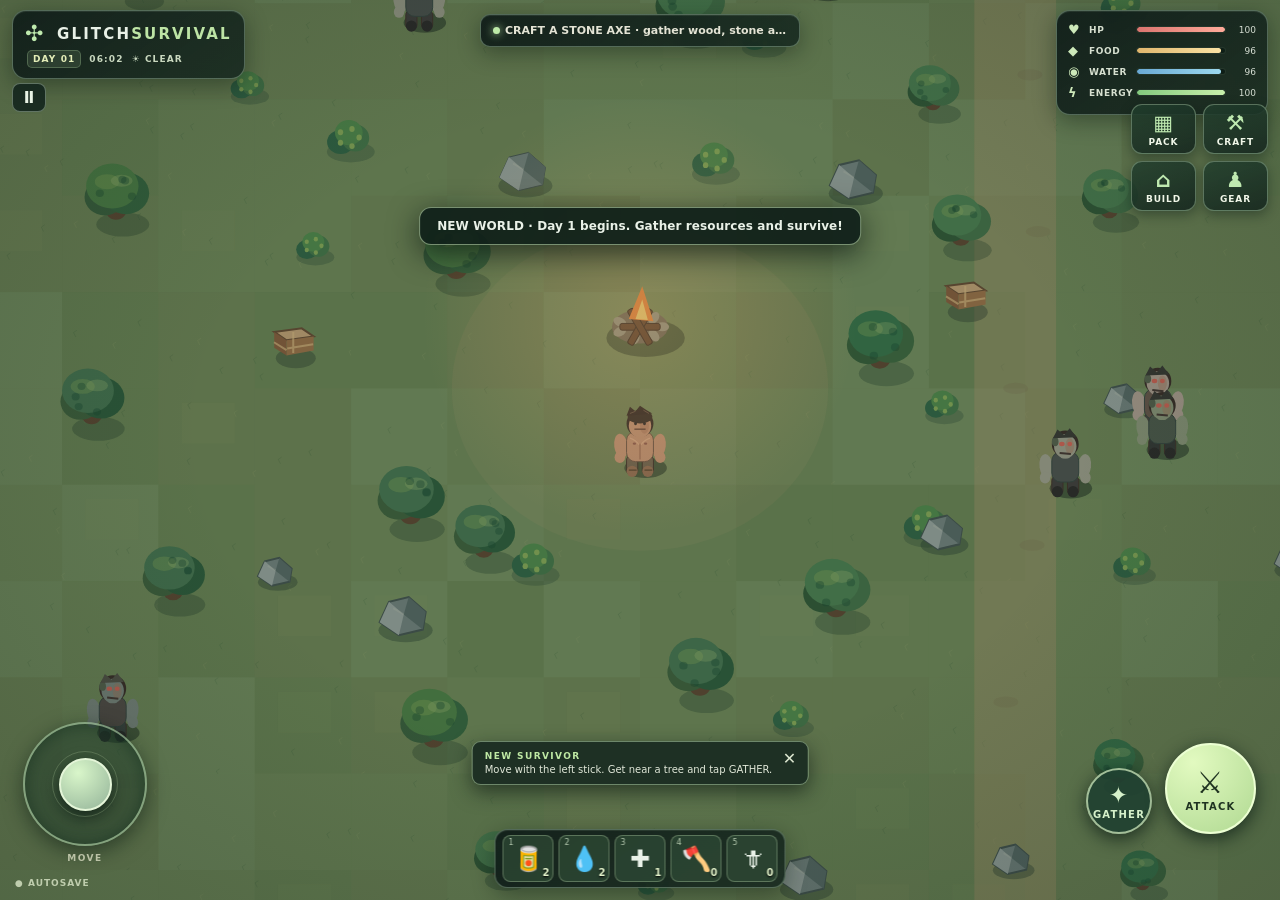
==== commit 6163f954: "Finish V2 build placement rules and foundation obstruction checks" ====
--- a/index.html
+++ b/index.html
@@ -275,12 +275,10 @@
  }else if(['wall','door','window','roof'].includes(id)){
   if(!atCell(x,y,'foundation'))return {ok:false,reason:'Place a foundation first'};
   if(atCell(x,y,buildingLayer(id)))return {ok:false,reason:'This slot is occupied'};
-  if(id==='roof'&&!buildings.some(b=>['wall','door','window'].includes(b.kind)&&distance(x,y,b.x,b.y)<=GRID*1.6))return {ok:false,reason:'Roof needs a supporting wall'};
+  if(id==='roof'&&buildings.filter(b=>['wall','door','window'].includes(b.kind)&&distance(x,y,b.x,b.y)<=GRID*1.6).length<2)return {ok:false,reason:'Roof needs at least two supports'};
  }else if(atCell(x,y,'furniture'))return {ok:false,reason:'Space occupied by furnishing'};
- if(!['floor','roof'].includes(id)){
-  for(const n of nodes)if(nodeActive(n)&&['tree','rock'].includes(n.kind)&&distance(x,y,n.x,n.y)<n.size+22)return {ok:false,reason:'Clear the natural obstruction'};
-  if(buildingFootprintCollision(x,y,id))return {ok:false,reason:'Character or infected in the way'};
- }
+ if(id!=='roof')for(const n of nodes)if(nodeActive(n)&&['tree','rock'].includes(n.kind)&&distance(x,y,n.x,n.y)<n.size+22)return {ok:false,reason:'Clear the natural obstruction'};
+ if(!['floor','roof'].includes(id)&&buildingFootprintCollision(x,y,id))return {ok:false,reason:'Character or infected in the way'};
  if(id==='roof'&&distance(x,y,state.player.x,state.player.y)<18)return {ok:true,reason:'Shelter ready'};
  return {ok:true,reason:'Ready to place'};
 }
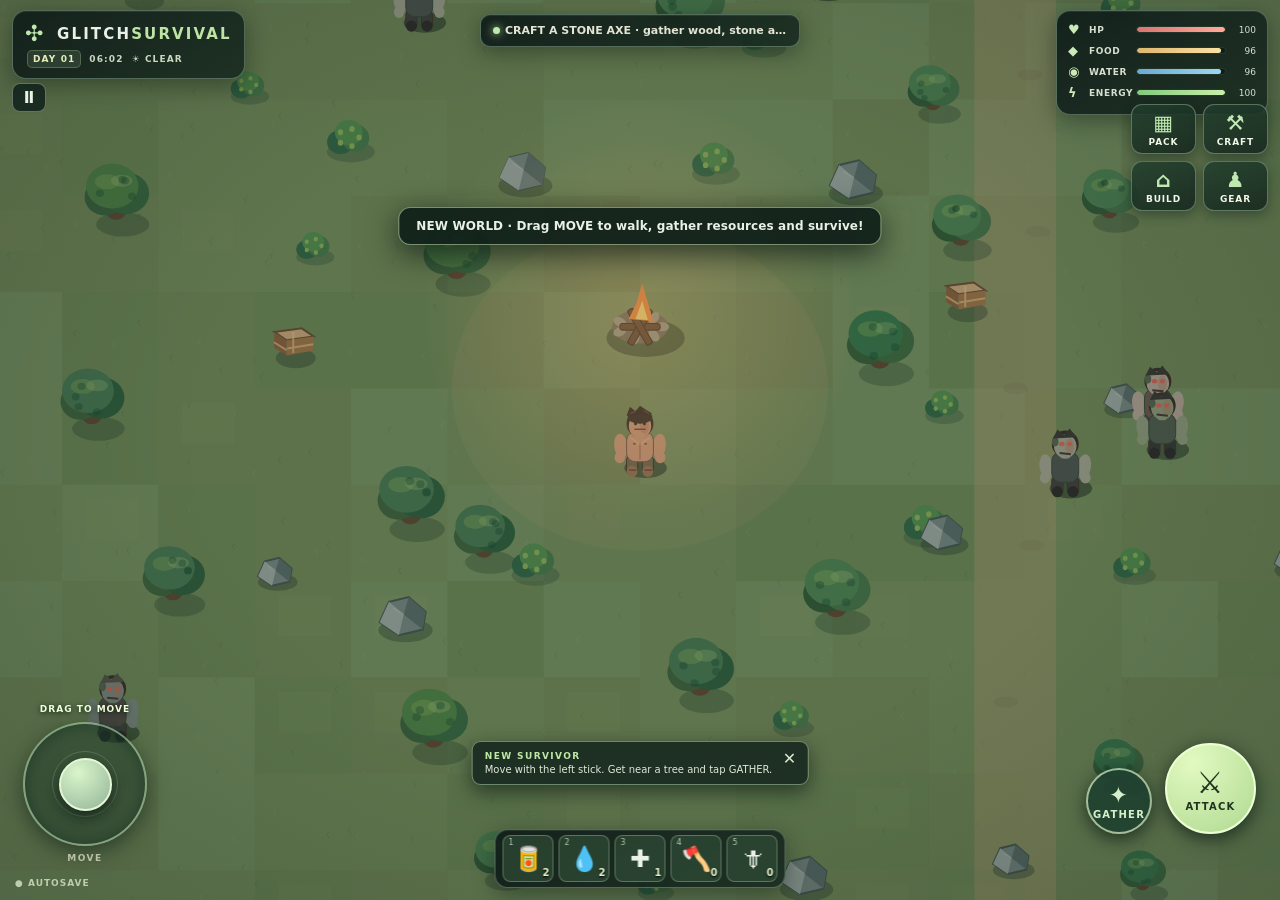
==== commit b1cf9e48: "Fix iPhone joystick movement, add safe touch fallback and unstuck recovery" ====
--- a/index.html
+++ b/index.html
@@ -5,48 +5,8 @@
 <meta name="viewport" content="width=device-width, initial-scale=1, viewport-fit=cover, maximum-scale=1, user-scalable=no">
 <meta name="theme-color" content="#14231d">
 <meta name="description" content="Glitch Survival — a top-down 2D browser survival game. Gather, craft, fight zombies and build your base.">
-<title>GLITCH SURVIVAL — Base Builder V2</title>
-<style>
-:root{color-scheme:dark;--ink:#e9f1e7;--muted:#adc0aa;--line:#59725f;--forest:#10201a;--accent:#bce9aa;--amber:#ebc27d;--danger:#e98680}
-*{box-sizing:border-box}html,body{margin:0;padding:0;width:100%;height:100%;overflow:hidden;background:#182a20;color:var(--ink);font-family:system-ui,-apple-system,Segoe UI,sans-serif;user-select:none;-webkit-user-select:none;touch-action:none;-webkit-tap-highlight-color:transparent}
-button{font:inherit;cursor:pointer;-webkit-tap-highlight-color:transparent;touch-action:manipulation}
-button:focus-visible{outline:2px solid #cef7b5;outline-offset:3px}
-.hidden{display:none!important}#app{position:fixed;inset:0;height:100vh;height:100dvh;width:100%;overflow:hidden;background:#63744c}#world{position:absolute;inset:0;width:100%;height:100%;display:block;touch-action:none}
-#vignette{position:absolute;inset:0;pointer-events:none;background:radial-gradient(ellipse at 50% 48%,transparent 48%,#0c181726 100%);z-index:1}
-.glass{background:linear-gradient(145deg,#101d19ef,#16281fde);border:1px solid #90ae9380;box-shadow:0 6px 22px #07130c65,inset 0 1px 0 #c3e1ba1a;backdrop-filter:blur(9px);-webkit-backdrop-filter:blur(9px)}
-.brand{position:absolute;left:max(12px,env(safe-area-inset-left));top:max(10px,env(safe-area-inset-top));border-radius:14px;padding:10px 12px;z-index:4;max-width:275px}
-.brand-title{font-size:15px;font-weight:900;letter-spacing:2.15px;white-space:nowrap}.brand-mark{color:#bfeaae;font-size:22px;margin-right:4px;vertical-align:-2px}.brand .accent{color:#bde4a5}.brand-meta{display:flex;gap:8px;align-items:center;margin:4px 0 0 2px;font-size:9px;font-weight:800;letter-spacing:1.1px;color:#c9d8bf;white-space:nowrap}.tag{padding:3px 5px;background:#aed49b24;border:1px solid #9bc08f55;border-radius:5px;color:#e4edb8}
-.stats{position:absolute;right:max(12px,env(safe-area-inset-right));top:max(10px,env(safe-area-inset-top));width:212px;z-index:4;border-radius:14px;padding:11px 11px 8px}
-.stat{display:grid;grid-template-columns:16px 42px 1fr 25px;gap:5px;align-items:center;margin:0 0 6px;font-size:10px}.stat-icon{font-size:13px;font-weight:900;color:#cde9ba}.stat-name{font-size:9px;letter-spacing:.6px;color:#d7e0d0;font-weight:800}.stat-value{font-size:9px;font-variant-numeric:tabular-nums;text-align:right;color:#d7dfd4}.meter{height:7px;background:#05141088;border-radius:10px;border:1px solid #94b29129;overflow:hidden}.meter-fill{height:100%;border-radius:10px;transition:width .2s;width:100%}.hp{background:linear-gradient(90deg,#da756f,#ffab9a)}.food{background:linear-gradient(90deg,#e0b66d,#fae2a4)}.water{background:linear-gradient(90deg,#6aa9d4,#9bd8ee)}.energy{background:linear-gradient(90deg,#83c97e,#c8efab)}
-.toast{position:absolute;top:23%;left:50%;transform:translate(-50%,-7px);opacity:0;transition:opacity .22s,transform .22s;pointer-events:none;z-index:15;white-space:normal;max-width:80vw;font-size:12px;font-weight:750;letter-spacing:.1px;text-align:center;padding:11px 17px;background:#102019ed;border:1px solid #bad5aa99;border-radius:12px;box-shadow:0 8px 30px #07120eb3}.toast.show{opacity:1;transform:translate(-50%,0)}
-.action-prompt{position:absolute;left:50%;transform:translateX(-50%);bottom:130px;padding:6px 11px;border-radius:8px;z-index:3;white-space:nowrap;font-size:10px;letter-spacing:.25px;color:#f5ead2;pointer-events:none;max-width:50vw;overflow:hidden;text-overflow:ellipsis}
-.mission{position:absolute;top:14px;left:50%;transform:translateX(-50%);z-index:3;border-radius:10px;padding:9px 12px;max-width:320px;font-size:11px;font-weight:650;white-space:nowrap;overflow:hidden;text-overflow:ellipsis;color:#e4e4d5}.mission-dot{width:7px;height:7px;display:inline-block;background:#bdeaa8;border-radius:50%;margin-right:5px;box-shadow:0 0 9px #bdeaa8}
-.menu-triggers{position:absolute;z-index:5;right:max(12px,env(safe-area-inset-right));top:104px;display:grid;grid-template-columns:repeat(2,65px);gap:7px}
-.menu-trigger{min-width:0;min-height:50px;border-radius:11px;background:linear-gradient(160deg,#213e2dda,#17281fe8);border:1px solid #89a78992;color:#f0f6e8;box-shadow:0 4px 12px #0d1f186c;display:flex;flex-direction:column;align-items:center;justify-content:center;gap:2px;font-size:9px;letter-spacing:.9px;font-weight:800}.menu-trigger:active{transform:scale(.95);background:#344e3d}.trigger-icon{font-size:21px;color:#bfe9b0;line-height:23px}
-.joystick{position:absolute;z-index:6;left:max(23px,env(safe-area-inset-left));bottom:calc(54px + env(safe-area-inset-bottom));width:124px;height:124px;border-radius:50%;background:#1b372874;border:2px solid #c8ebbf85;box-shadow:inset 0 0 18px #0b271a83,0 6px 20px #07181084;display:flex;align-items:center;justify-content:center;touch-action:none;pointer-events:auto}
-.joystick::before{content:"";position:absolute;inset:27px;border-radius:50%;border:1px solid #ccebb835}.joystick-inner{width:53px;height:53px;background:radial-gradient(circle at 35% 26%,#d9f6ca,#93b398);border:2px solid #e4f5d8;border-radius:50%;box-shadow:0 6px 16px #07160fbb;transition:transform .05s;touch-action:none}.joystick-label{position:absolute;bottom:-19px;font-size:9px;color:#e6e9cfb9;letter-spacing:1.5px;font-weight:800}
-.action-controls{position:absolute;z-index:6;right:max(24px,env(safe-area-inset-right));bottom:calc(66px + env(safe-area-inset-bottom));display:flex;align-items:flex-end;gap:13px}.action-circle{display:flex;flex-direction:column;align-items:center;justify-content:center;border-radius:50%;font-size:10px;font-weight:900;letter-spacing:1.2px;border:2px solid #d3ecbfbb;box-shadow:0 5px 18px #071812b4}.action-circle:active{transform:scale(.94)}.action-icon{font-size:23px;line-height:27px}.action-circle.interact{height:66px;width:66px;background:#1f4031e8;color:#d6f1ca}.action-circle.attack{height:91px;width:91px;color:#1f3321;background:radial-gradient(circle at 30% 20%,#e2fac0,#b0d992);border-color:#ecffd3}.action-circle.attack .action-icon{font-size:30px;line-height:36px}
-.quickbar{position:absolute;left:50%;transform:translateX(-50%);bottom:max(12px,env(safe-area-inset-bottom));z-index:5;display:flex;align-items:center;gap:5px;padding:5px 7px;border-radius:13px}.quick-slot{width:51px;height:47px;position:relative;display:flex;align-items:center;justify-content:center;background:#304b37b8;border-radius:8px;border:1px solid #a5c09a69;color:#e9f1e8}.quick-slot:active{background:#67915e}.quick-slot.selected{outline:2px solid #e6d19b;background:#56794a}.quick-icon{font-size:24px;line-height:1}.quick-amount{position:absolute;right:3px;bottom:3px;font-size:10px;font-weight:900;color:#e1f1c9;text-shadow:0 1px 2px #000}.quick-key{position:absolute;top:2px;left:5px;font-size:8px;color:#b3c7ad}
-.bottom-left-meta{position:absolute;left:15px;bottom:12px;color:#e8f3d5ba;font-size:9px;font-weight:850;letter-spacing:1px;z-index:2;pointer-events:none}.pause-btn{position:absolute;top:83px;left:12px;z-index:5;width:34px;height:29px;background:#12231cdd;border:1px solid #b2c8af77;color:#e9f3e5;border-radius:8px;font-weight:900}
-.modal-shell{position:absolute;z-index:30;inset:0;background:#060e0cc4;display:flex;align-items:center;justify-content:center;padding:15px;touch-action:pan-y}.modal{width:min(680px,100%);max-height:min(92dvh,740px);display:flex;flex-direction:column;border-radius:17px;overflow:hidden;border:1px solid #a2c29b99}.modal-header{display:flex;justify-content:space-between;align-items:center;padding:16px 19px 10px}.modal-kicker{font-size:9px;color:#abcda0;letter-spacing:1.8px;font-weight:800}.modal-header h2{font-size:24px;letter-spacing:.3px;margin:4px 0 0}.close-modal{width:36px;height:36px;border:1px solid #82a38e81;color:#e3ebdc;background:#324c3b;border-radius:10px;font-size:18px}
-.modal-tabs{display:flex;gap:3px;padding:4px 15px 10px;overflow:auto;scrollbar-width:none}.modal-tab{flex:1;min-width:max-content;padding:10px 10px;font-size:10px;font-weight:900;letter-spacing:.8px;border:1px solid transparent;border-radius:8px;color:#b6c8b2;background:transparent}.modal-tab.current{color:#eaffdd;background:#6e976050;border-color:#b8d1a56b}.modal-body{flex:1;min-height:0;overflow:auto;padding:8px 18px 20px;touch-action:pan-y;overscroll-behavior:contain}.panel-note{font-size:11px;color:#bbcbb4;line-height:1.55;margin:0 0 13px}.items-grid{display:grid;grid-template-columns:repeat(auto-fill,minmax(145px,1fr));gap:9px}.item-card{border:1px solid #708d786d;background:#172920b5;border-radius:12px;padding:12px;display:flex;flex-direction:column;gap:7px;min-width:0}.item-card .item-top{display:flex;align-items:center;gap:9px}.item-card .item-emoji{font-size:29px;background:#718c6729;padding:7px;border-radius:8px;min-width:45px;text-align:center}.item-title{font-size:12px;font-weight:850;line-height:1.2}.item-desc{font-size:10px;line-height:1.4;color:#b5c9ad;min-height:29px}.item-cost{font-size:10px;color:#e4ce9a}.small-btn{margin-top:auto;border:1px solid #b8de9e8a;background:#a5d690;color:#203421;font-size:10px;font-weight:900;border-radius:8px;padding:8px 9px}.small-btn:disabled{opacity:.38;filter:saturate(.55);cursor:default}.small-btn.secondary{color:#d3e7c8;background:#395641}
-.resources{display:flex;flex-wrap:wrap;gap:6px;margin-bottom:13px}.resource-chip{padding:8px 9px;background:#40563b77;border:1px solid #7da07a67;border-radius:7px;font-size:11px;font-weight:700}.section-title{font-size:12px;font-weight:900;color:#bce4a6;letter-spacing:1.1px;margin:12px 0}.equipment-grid{display:grid;grid-template-columns:repeat(2,minmax(0,1fr));gap:9px}.gear-slot{border:1px solid #7f9a7b82;background:#293a2d99;padding:11px;border-radius:11px}.gear-slot strong{display:block;font-size:10px;color:#b8d3af;letter-spacing:1px;margin-bottom:5px}.gear-slot span{font-size:12px;font-weight:800}.accent-text{color:#bce9aa}.warn-text{color:#efc895}.field-help{border-left:3px solid #a5d593;padding-left:9px;color:#d3dcca;font-size:11px;line-height:1.5;margin:15px 0}
-.death-screen{position:absolute;z-index:50;inset:0;background:#070e0be6;display:flex;align-items:center;justify-content:center;padding:18px}.death-panel{max-width:440px;border-radius:18px;padding:31px 26px;text-align:center}.skull{font-size:50px}.death-panel h1{font-size:26px;letter-spacing:1px}.death-panel p{font-size:13px;color:#ced8c8;line-height:1.5}.primary-btn{padding:13px 20px;border:1px solid #e5ffce;border-radius:12px;background:#bde5a9;color:#203422;font-size:12px;font-weight:900;letter-spacing:.5px;margin-top:12px}.onboarding{position:absolute;bottom:115px;left:50%;transform:translateX(-50%);z-index:8;background:#1a2c22ed;border:1px solid #b6d5a986;border-radius:9px;max-width:min(460px,65vw);min-width:170px;padding:9px 35px 9px 12px;display:flex;flex-direction:column;gap:3px;box-shadow:0 7px 20px #0c1a13a0}.onboarding-label{font-size:9px;letter-spacing:1.4px;font-weight:900;color:#bfe9a4}.onboarding #onboarding-text{font-size:10px;color:#e1e8d9}.onboarding button{position:absolute;right:5px;top:6px;background:transparent;border:0;color:#dce7d0}
-@media (max-width:900px){.mission{display:none}.brand{padding:7px 9px;max-width:240px}.brand-title{font-size:12px;letter-spacing:1.3px}.brand-mark{font-size:17px}.brand-meta{font-size:8px;gap:5px}.stats{width:173px;padding:7px 7px 4px}.stat{grid-template-columns:13px 36px 1fr 21px;font-size:9px;gap:3px;margin-bottom:5px}.stat-name,.stat-value{font-size:8px}.meter{height:6px}.menu-triggers{top:89px;grid-template-columns:repeat(2,52px);gap:5px}.menu-trigger{min-height:40px;font-size:8px;border-radius:8px}.trigger-icon{font-size:17px;line-height:18px}.pause-btn{top:72px;left:11px}}
-@media (max-height:500px) and (min-width:540px){.brand{top:8px;left:max(9px,env(safe-area-inset-left));padding:6px 9px}.brand-meta{margin-top:1px}.stats{top:8px;right:max(9px,env(safe-area-inset-right))}.menu-triggers{top:120px;right:max(10px,env(safe-area-inset-right))}.joystick{height:110px;width:110px;left:max(20px,env(safe-area-inset-left));bottom:calc(58px + env(safe-area-inset-bottom))}.joystick-inner{width:47px;height:47px}.action-controls{bottom:calc(62px + env(safe-area-inset-bottom));right:max(15px,env(safe-area-inset-right));gap:8px}.action-circle.interact{width:57px;height:57px}.action-circle.attack{width:79px;height:79px}.action-circle .action-icon{font-size:21px}.action-circle.attack .action-icon{font-size:25px;line-height:30px}.quickbar{bottom:max(6px,env(safe-area-inset-bottom));padding:3px 5px}.quick-slot{width:43px;height:39px}.quick-icon{font-size:21px}.action-prompt{bottom:79px;max-width:42vw;font-size:9px}.onboarding{bottom:75px;max-width:48vw}.pause-btn{left:9px;top:70px}}
-@media(max-width:539px){.brand{max-width:190px}.brand-title{font-size:11px;letter-spacing:1px}.brand-meta{gap:4px;font-size:7px}.stats{width:152px}.stat{grid-template-columns:11px 31px 1fr 18px;gap:2px}.stat-name,.stat-value{font-size:7px}.menu-triggers{right:8px;top:128px;grid-template-columns:repeat(2,49px)}.menu-trigger{min-height:43px}.joystick{bottom:calc(40px + env(safe-area-inset-bottom));left:16px;width:112px;height:112px}.action-controls{bottom:calc(43px + env(safe-area-inset-bottom));right:13px;gap:7px}.action-circle.interact{height:54px;width:54px;font-size:8px}.action-circle.attack{height:77px;width:77px;font-size:9px}.quickbar{bottom:calc(175px + env(safe-area-inset-bottom));padding:3px 4px}.quick-slot{width:45px;height:41px}.action-prompt{bottom:230px;font-size:9px}.onboarding{bottom:239px;max-width:85vw}.bottom-left-meta{display:none}.modal-body{padding:7px 12px 15px}.modal-header{padding:11px 13px 6px}.modal-header h2{font-size:19px}.modal-tabs{padding:4px 9px 8px}.modal-tab{padding:8px 6px;font-size:9px}.items-grid{grid-template-columns:repeat(2,minmax(0,1fr))}}
-@media(max-height:360px) and (min-width:540px){.joystick{height:92px;width:92px;bottom:48px}.joystick-inner{height:41px;width:41px}.action-controls{bottom:49px}.action-circle.attack{height:68px;width:68px}.action-circle.interact{height:49px;width:49px}.quickbar{bottom:5px}.quick-slot{height:34px}.menu-triggers{top:105px}.menu-trigger{min-height:36px}.action-prompt,.onboarding{display:none}}
-
-#app:has(.onboarding:not(.hidden)) .action-prompt{display:none}
-
-/* Field construction HUD: world-preview, rotate, repair, demolish, and build are touch first. */
-.construction-hud{position:absolute;z-index:14;left:50%;transform:translateX(-50%);bottom:calc(74px + env(safe-area-inset-bottom));width:min(516px,calc(100vw - 28px));border-radius:14px;padding:9px 11px 8px;pointer-events:auto;border-color:#c4dea58c;box-shadow:0 12px 44px #07180fe0;background:linear-gradient(140deg,#10261ef7,#24372bef)}
-.construction-main{display:flex;align-items:center;justify-content:space-between;gap:8px}.construction-eyebrow{font-size:8px;color:#bcdaac;font-weight:950;letter-spacing:1.35px}.construction-title{font-size:13px;color:#f1f9e7;font-weight:900;margin-top:2px}.construction-close{padding:7px 10px;background:#354738;color:#eef4e4;border:1px solid #9bb79b;border-radius:8px;font-size:9px;font-weight:850;white-space:nowrap}.construction-feedback{font-size:10px;margin:6px 0;color:#b6edb2;min-height:13px;line-height:1.25}.construction-feedback.bad{color:#f9a9a4}.construction-buttons{display:flex;gap:5px;align-items:stretch;justify-content:space-between}.construction-buttons button{flex:1;min-width:0;padding:8px 3px;border-radius:8px;background:#2a4536;color:#e6f5db;border:1px solid #85a685;font-size:9px;font-weight:950;white-space:nowrap}.construction-buttons .construction-place{flex:1.4;background:#b9e69f;color:#213c29;border:1px solid #e4facf}.construction-buttons .construction-place:disabled{opacity:.4;filter:grayscale(.4)}.construction-material{margin-top:5px;color:#e8d9ae;font-size:9px;font-weight:750;text-align:center}.build-active .action-controls,.build-active .quickbar{opacity:.1;pointer-events:none}.build-active .action-prompt{display:none}.build-active .joystick{z-index:7}
-@media(max-height:500px) and (min-width:540px){.construction-hud{bottom:calc(5px + env(safe-area-inset-bottom));width:min(480px,calc(100vw - 300px));min-width:300px;padding:7px 8px 5px}.construction-title{font-size:12px}.construction-eyebrow{font-size:7px}.construction-feedback{font-size:9px;margin:4px 0}.construction-buttons button{padding:7px 2px;font-size:8px}.construction-material{font-size:8px;margin-top:3px}.build-active .action-controls{opacity:0}}
-@media(max-width:539px){.construction-hud{top:236px;bottom:auto;width:calc(100vw - 20px);max-width:370px;padding:7px}.construction-buttons{flex-wrap:wrap}.construction-buttons button{flex:1 1 25%;padding:9px 4px;font-size:9px}.construction-buttons .construction-place{flex:1 1 42%}.construction-feedback{font-size:10px}}
-@media(max-height:360px) and (min-width:540px){.construction-hud{bottom:3px;padding:4px 7px;min-width:280px}.construction-buttons button{padding:4px 2px}.construction-material{display:none}}
-
-</style>
+<title>GLITCH SURVIVAL — V2.1 Movement Fix</title>
+<link rel="stylesheet" href="./style.css">
 </head>
 <body>
 <div id="app">
@@ -71,7 +31,7 @@
     <button class="menu-trigger" data-open="build" aria-label="Build a base"><span class="trigger-icon">⌂</span><span>BUILD</span></button>
     <button class="menu-trigger" data-open="gear" aria-label="Equip clothing"><span class="trigger-icon">♟</span><span>GEAR</span></button>
   </nav>
-  <div class="joystick" id="joystick" aria-label="Touch movement joystick" role="group"><div class="joystick-inner" id="joystick-inner"></div><span class="joystick-label">MOVE</span></div>
+  <div class="joystick" id="joystick" aria-label="Drag joystick to move the survivor" role="group"><span class="joystick-status" id="joystick-status">DRAG TO MOVE</span><div class="joystick-inner" id="joystick-inner"></div><span class="joystick-label">MOVE</span></div>
   <div class="action-controls">
     <button id="interact-btn" class="action-circle interact" aria-label="Gather or interact"><span class="action-icon">✦</span><span>GATHER</span></button>
     <button id="attack-btn" class="action-circle attack" aria-label="Attack nearby zombie"><span class="action-icon">⚔</span><span>ATTACK</span></button>
@@ -113,577 +73,6 @@
   <div id="death-screen" class="death-screen hidden"><div class="death-panel glass"><div class="skull">☠</div><h1>YOU DIDN'T MAKE IT</h1><p>The wasteland doesn't forgive. Your supplies and base remain.</p><div id="death-stats"></div><button id="respawn-btn" class="primary-btn">RESPAWN AT CAMP →</button></div></div>
   <div class="onboarding" id="onboarding"><span class="onboarding-label">NEW SURVIVOR</span><span id="onboarding-text">Move with the left stick. Get near a tree and tap GATHER.</span><button id="dismiss-onboarding" aria-label="Dismiss tip">✕</button></div>
 </div>
-<script>
-/* GLITCH SURVIVAL — 2D REBOOT
-   A self-contained top-down mobile survival game. No third-party JS or assets.
-   All sprites are original procedural Canvas 2D artwork.
-*/
-(()=>{
-'use strict';
-const canvas=document.getElementById('world');
-const ctx=canvas.getContext('2d',{alpha:false});
-const $=id=>document.getElementById(id);
-const SAVE_KEY='glitch-survival-2d-v1'; // Backward compatible with the original 2D save.
-const GRID=54;
-const WORLD_LIMIT=2750;
-const TAU=Math.PI*2;
-const clamp=(v,a,b)=>Math.max(a,Math.min(b,v));
-const distance=(ax,ay,bx,by)=>Math.hypot(ax-bx,ay-by);
-const randHash=(x,y,s=0)=>{let z=Math.imul((x|0)+92837111,374761393)^Math.imul((y|0)+668265263,1274126177)^Math.imul(s+392017,1103515245);z^=z>>>13;z=Math.imul(z,1274126177);return ((z^(z>>>16))>>>0)/4294967296;};
-const mulberry32=(seed)=>()=>{let t=seed+=0x6d2b79f5;t=Math.imul(t^t>>>15,t|1);t^=t+Math.imul(t^t>>>7,t|61);return ((t^t>>>14)>>>0)/4294967296};
-const TYPES={
- wood:{name:'Wood',emoji:'🪵'},stone:{name:'Stone',emoji:'🪨'},fiber:{name:'Plant fiber',emoji:'🌿'},cloth:{name:'Cloth',emoji:'🧶'},scrap:{name:'Scrap',emoji:'⚙️'},leather:{name:'Leather',emoji:'🟫'},food:{name:'Canned food',emoji:'🥫'},water:{name:'Water',emoji:'💧'},bandage:{name:'Bandage',emoji:'✚'},
- axe:{name:'Stone axe',emoji:'🪓'},pickaxe:{name:'Stone pickaxe',emoji:'⛏️'},spear:{name:'Wood spear',emoji:'🗡️'},torch:{name:'Torch',emoji:'🔥'},shirt:{name:'Worn shirt',emoji:'👕'},hoodie:{name:'Scavenger hoodie',emoji:'🧥'},cargo:{name:'Cargo trousers',emoji:'👖'},boots:{name:'Worn boots',emoji:'🥾'},backpack:{name:'Small backpack',emoji:'🎒'}
-};
-const RECIPES=[
- {id:'axe',type:'tool',desc:'Fast tree chopping. Shows in your hand.',cost:{wood:3,stone:2,fiber:1}},
- {id:'pickaxe',type:'tool',desc:'Mine rocks for extra stone.',cost:{wood:3,stone:3,fiber:2}},
- {id:'spear',type:'tool',desc:'Long reach against the infected.',cost:{wood:4,fiber:3,stone:1}},
- {id:'torch',type:'tool',desc:'Light up the night.',cost:{wood:2,fiber:2}},
- {id:'cloth',type:'material',desc:'Weave plant fibers into basic cloth.',cost:{fiber:3}},
- {id:'bandage',type:'medical',desc:'Restores 38 health when used.',cost:{fiber:3,cloth:1}},
- {id:'shirt',type:'clothing',desc:'Wearable shirt. +4% protection.',cost:{cloth:3,fiber:2}},
- {id:'hoodie',type:'clothing',desc:'Scavenger hoodie. +10% protection.',cost:{cloth:6,scrap:2}},
- {id:'cargo',type:'clothing',desc:'Cargo pants. +5% protection.',cost:{cloth:4,fiber:3}},
- {id:'boots',type:'clothing',desc:'Sturdy boots. +5% protection.',cost:{cloth:3,leather:2}},
- {id:'backpack',type:'clothing',desc:'Visible on your back. +20 carry capacity.',cost:{cloth:4,fiber:3,scrap:1}}
-];
-const RECIPE_BY_ID=Object.fromEntries(RECIPES.map(r=>[r.id,r]));
-const BUILD_RECIPES=[
- {id:'floor',name:'Timber foundation',emoji:'▦',desc:'Structural base. Snaps to a 54-unit grid.',cost:{wood:3}},
- {id:'wall',name:'Log wall',emoji:'🪵',desc:'A sturdy wall must stand on a foundation.',cost:{wood:5,fiber:1}},
- {id:'door',name:'Hinged door',emoji:'🚪',desc:'Opens, closes and keeps infected out.',cost:{wood:5,scrap:1}},
- {id:'window',name:'Barricaded window',emoji:'▤',desc:'A framed window with a protective sill.',cost:{wood:4,stone:1}},
- {id:'roof',name:'Wood roof',emoji:'⌂',desc:'Shelter tile above a floored, supported room.',cost:{wood:4,fiber:2}},
- {id:'storage',name:'Storage chest',emoji:'📦',desc:'An actual container where you can stash resources.',cost:{wood:6,stone:2}},
- {id:'campfire',name:'Stone firepit',emoji:'🔥',desc:'Cook and warm your camp.',cost:{wood:4,stone:3}},
- {id:'spikes',name:'Spiked barricade',emoji:'⚒',desc:'Hurts infected who walk into it.',cost:{wood:5,stone:2}}
-];
-const MAX_TOOL_USES={axe:28,pickaxe:28,spear:40,torch:65};
-let viewport={w:1,h:1,dpr:1,scale:1};
-let camera={x:0,y:0};
-let gameOver=false,paused=false,modal=null,toastTimeout=0,hitFlash=0,screenShake=0,autosaveClock=0,enemySpawnClock=0,updateClock=0;
-let buildMode=null; // {id, x, y, rotation, mode}; all game state remains in the 2D world.
-let lastBuildId='floor';let nextBuildingId=0;let activeChest=null;
-const effects=[];
-const keys=new Set();
-const joy={x:0,y:0,pointer:null};
-let nodes=[],zombies=[],buildings=[];
-let nextZombieId=0;
-const state={player:{x:0,y:55,dir:0,aim:0,vx:0,vy:0,gait:0,anim:0,attacking:0,attackCooldown:0,hurt:0,footstep:0},hp:100,hunger:96,thirst:96,stamina:100,
- inventory:{wood:0,stone:0,fiber:0,cloth:0,scrap:0,leather:0,food:2,water:2,bandage:1,axe:0,pickaxe:0,spear:0,torch:0,shirt:0,hoodie:0,cargo:0,boots:0,backpack:0},
- equipment:{hand:null,chest:null,legs:'shorts',feet:'sandals',back:null},stash:{},durability:{},elapsed:0,kills:0,treesCut:0,wallsBuilt:0,lootOpened:0,crafted:0,deathCount:0,flags:{},tutorialStep:0};
-
-// A deterministic world: trees, rocks, crates and fiber bushes have stable IDs for saves.
-function createWorld(){
- const rng=mulberry32(870223);
- nodes=[];
- const spacing=155;
- let id=0;
- for(let row=-18;row<=18;row++)for(let col=-18;col<=18;col++){
-  const gx=col*spacing,gy=row*spacing;
-  if(Math.hypot(gx,gy)<185)continue;
-  const roll=rng();
-  const kind=roll<.36?'tree':roll<.50?'rock':roll<.66?'bush':roll<.695?'crate':null;
-  if(!kind)continue;
-  const x=gx+(rng()-.5)*108,y=gy+(rng()-.5)*106;
-  const size=(kind==='tree'?26:kind==='rock'?21:kind==='bush'?20:21)*(0.75+rng()*.48);
-  nodes.push({id:'n'+id++,kind,x,y,size,variant:Math.floor(rng()*100),hp:kind==='tree'?3:kind==='rock'?3:kind==='bush'?1:1,maxhp:kind==='tree'?3:kind==='rock'?3:1,regenAt:0});
- }
- // Resource patch guaranteed near the starting clearing, away from the fire.
- const starters=[['tree',-164,-115],['tree',214,-35],['tree',-205,104],['tree',175,187],['rock',-105,-192],['rock',190,-185],['rock',-212,205],['bush',-95,158],['bush',66,-200],['bush',255,124],['crate',290,-83],['crate',-310,-42],['bush',-260,-220]];
- for(const [kind,x,y] of starters){let size=kind==='tree'?29:kind==='rock'?22:20;let hp=kind==='tree'||kind==='rock'?3:1;nodes.push({id:'s'+id++,kind,x,y,size,variant:id%19,hp,maxhp:hp,regenAt:0})}
- buildings=[{id:'starter-camp',kind:'campfire',x:0,y:-65,starter:true,hp:100,maxhp:100,rotation:0}];
- const zrng=mulberry32(320919);
- zombies=[];
- for(let n=0;n<33;n++){
-  const angle=zrng()*TAU,rad=370+zrng()*1920;
-  addZombie(Math.cos(angle)*rad,Math.sin(angle)*rad,true);
- }
-}
-function addZombie(x,y,persisted=false){
- const z={id:'z'+nextZombieId++,x,y,spawnX:x,spawnY:y,hp:3,maxhp:3,dir:0,walk:0,attackCooldown:Math.random()*1.1,stagger:0,deadUntil:0,aggro:0,hitWall:0,variant:nextZombieId%5,persisted};
- zombies.push(z);return z;
-}
-function nodeActive(n){return !n.regenAt||n.regenAt<=state.elapsed}
-function nearbyNode(max=84){let best=null,bestD=max;for(const n of nodes){if(!nodeActive(n))continue;let d=distance(state.player.x,state.player.y,n.x,n.y);if(d<bestD){best=n;bestD=d}}return best}
-function nearbyZombie(max=95){let best=null,bestD=max;for(const z of zombies){if(z.deadUntil>state.elapsed||z.hp<=0)continue;let d=distance(state.player.x,state.player.y,z.x,z.y);if(d<bestD){best=z;bestD=d}}return best}
-function resourceText(cost){return Object.entries(cost).map(([id,amount])=>`${TYPES[id]?.emoji||'▪'} ${amount}`).join('  ')}
-function hasCost(cost){return Object.entries(cost).every(([k,n])=>(state.inventory[k]||0)>=n)}
-function consumeCost(cost){if(!hasCost(cost))return false;for(const [k,n] of Object.entries(cost))state.inventory[k]-=n;return true}
-function addItem(id,amount){if(!state.inventory.hasOwnProperty(id))return;state.inventory[id]+=amount;flashItem(id,amount)}
-function flashItem(id,amount){effects.push({kind:'text',x:state.player.x,y:state.player.y-39,t:0,life:1.15,text:`+${amount} ${TYPES[id]?.name||id}`,color:'#d7ffd0'})}
-function showToast(text,duration=2400){const el=$('toast');el.textContent=text;el.classList.add('show');clearTimeout(toastTimeout);toastTimeout=setTimeout(()=>el.classList.remove('show'),duration)}
-function setMission(){let msg='';if((state.inventory.axe||0)===0 && state.equipment.hand!=='axe')msg='CRAFT A STONE AXE · gather wood, stone and fiber';else if(state.treesCut<2)msg='CHOP TWO TREES · equip your axe, then GATHER';else if(state.wallsBuilt<1)msg='BUILD FOUNDATIONS, THEN A WALL · 3 wood / foundation, 5 wood + fiber / wall';else if(state.kills<2)msg='SURVIVE · defeat 2 infected';else msg='BUILD YOUR BASE · explore, loot and survive the night';$('mission-text').textContent=msg}
-function status(){const d=1+Math.floor(state.elapsed/600);let mins=(6*60+Math.floor((state.elapsed%600)/600*24*60))%(24*60);let hh=String(Math.floor(mins/60)).padStart(2,'0'),mm=String(mins%60).padStart(2,'0');$('day-label').textContent='DAY '+String(d).padStart(2,'0');$('time-label').textContent=hh+':'+mm;$('weather-label').textContent=(mins<350||mins>1150)?'☾ NIGHT':'☀ CLEAR';for(const [name,value] of [['hp',state.hp],['hunger',state.hunger],['thirst',state.thirst],['stamina',state.stamina]]){$(name+'-bar').style.width=clamp(value,0,100)+'%';$(name+'-label').textContent=Math.ceil(value)}
- $('quick-food').textContent=state.inventory.food;$('quick-water').textContent=state.inventory.water;$('quick-bandage').textContent=state.inventory.bandage;$('quick-axe').textContent=state.inventory.axe;$('quick-spear').textContent=state.inventory.spear;
- document.querySelectorAll('.quick-slot').forEach(el=>el.classList.toggle('selected',(el.dataset.quick==='3'&&state.equipment.hand==='axe')||(el.dataset.quick==='4'&&state.equipment.hand==='spear')));
- setMission();
-}
-function saveGame(silent=true){
- try{
-  const save={version:2,elapsed:state.elapsed,player:{x:state.player.x,y:state.player.y,dir:state.player.dir},hp:state.hp,hunger:state.hunger,thirst:state.thirst,stamina:state.stamina,inventory:state.inventory,equipment:state.equipment,stash:state.stash,durability:state.durability,kills:state.kills,treesCut:state.treesCut,wallsBuilt:state.wallsBuilt,lootOpened:state.lootOpened,crafted:state.crafted,deathCount:state.deathCount,flags:state.flags,
-   nodes:nodes.filter(n=>n.hp!==n.maxhp||n.regenAt>state.elapsed).map(n=>[n.id,n.hp,n.regenAt]),buildings:buildings.filter(b=>!b.starter),deadZombies:zombies.filter(z=>z.deadUntil>state.elapsed).map(z=>[z.id,z.deadUntil]),nextZombieId};
-  localStorage.setItem(SAVE_KEY,JSON.stringify(save));$('save-indicator').textContent='● SAVED';if(!silent)showToast('Progress saved to this device');return true;
- }catch(e){console.warn('Save failed',e);$('save-indicator').textContent='○ SAVE UNAVAILABLE';return false}
-}
-function loadGame(){let raw;try{raw=localStorage.getItem(SAVE_KEY)}catch(e){return false}if(!raw)return false;try{
- const obj=JSON.parse(raw);if(![1,2].includes(obj.version)||!obj.player||typeof obj.player.x!=='number')return false;
- const numbers=['elapsed','hp','hunger','thirst','stamina','kills','treesCut','wallsBuilt','lootOpened','crafted','deathCount'];
- for(const k of numbers)if(Number.isFinite(obj[k]))state[k]=Math.max(0,obj[k]);
- state.hp=clamp(state.hp,0,100);state.hunger=clamp(state.hunger,0,100);state.thirst=clamp(state.thirst,0,100);state.stamina=clamp(state.stamina,0,100);
- state.player.x=clamp(obj.player.x,-WORLD_LIMIT,WORLD_LIMIT);state.player.y=clamp(obj.player.y,-WORLD_LIMIT,WORLD_LIMIT);state.player.dir=Number.isFinite(obj.player.dir)?obj.player.dir:0;
- for(const k of Object.keys(state.inventory)){if(Number.isFinite(obj.inventory?.[k]))state.inventory[k]=clamp(Math.floor(obj.inventory[k]),0,9999);if(Number.isFinite(obj.stash?.[k]))state.stash[k]=clamp(Math.floor(obj.stash[k]),0,9999)}
- const valid={hand:[null,'axe','pickaxe','spear','torch'],chest:[null,'shirt','hoodie'],legs:['shorts','cargo'],feet:['sandals','boots'],back:[null,'backpack']};
- for(const k of Object.keys(valid)){let value=obj.equipment?.[k];if(valid[k].includes(value))state.equipment[k]=value}
- for(const k of Object.keys(MAX_TOOL_USES))if(Number.isFinite(obj.durability?.[k]))state.durability[k]=clamp(Math.floor(obj.durability[k]),0,MAX_TOOL_USES[k]);
- const nodeMap=new Map(nodes.map(n=>[n.id,n]));if(Array.isArray(obj.nodes))for(const [id,hp,regenAt] of obj.nodes){const n=nodeMap.get(id);if(n){n.hp=clamp(Number(hp)||0,0,n.maxhp);n.regenAt=Math.max(0,Number(regenAt)||0)}}
- if(Array.isArray(obj.buildings))for(const b of obj.buildings.filter(b=>b&&BUILD_RECIPES.some(r=>r.id===b.kind)&&Number.isFinite(b.x)&&Number.isFinite(b.y)&&Math.abs(b.x)<WORLD_LIMIT&&Math.abs(b.y)<WORLD_LIMIT).slice(0,550)){
-   const def=buildingHP(b.kind);buildings.push({...b,rotation:((Number(b.rotation)||0)%2+2)%2,maxhp:Number.isFinite(b.maxhp)?b.maxhp:def,hp:Number.isFinite(b.hp)?clamp(b.hp,1,def):def,level:clamp(Number(b.level)||1,1,3),open:!!b.open});
- }
- const deadMap=new Map(Array.isArray(obj.deadZombies)?obj.deadZombies:[]);for(const z of zombies){const t=deadMap.get(z.id);if(Number.isFinite(t)&&t>state.elapsed){z.deadUntil=t;z.hp=0}}
- state.flags=(obj.flags&&typeof obj.flags==='object')?obj.flags:{};
- if(state.hp<=0){state.hp=80;state.player.x=0;state.player.y=60}
- camera.x=state.player.x;camera.y=state.player.y;
- return true;
- }catch(e){console.warn('Ignoring invalid save',e);return false}}
-function hurtPlayer(raw){if(state.player.hurt>.1)return;const protection=(state.equipment.chest==='hoodie'?.13:state.equipment.chest==='shirt'?.05:0)+(state.equipment.legs==='cargo'?.05:0)+(state.equipment.feet==='boots'?.05:0);const dmg=Math.max(1,raw*(1-protection));state.hp=Math.max(0,state.hp-dmg);state.player.hurt=.52;hitFlash=.48;screenShake=6;effects.push({kind:'text',x:state.player.x,y:state.player.y-27,text:'-'+Math.ceil(dmg),color:'#ff8880',t:0,life:1});if(state.hp<=0)die()}
-function die(){gameOver=true;joy.x=joy.y=0;keys.clear();$('death-screen').classList.remove('hidden');$('death-stats').textContent=`DAY ${Math.floor(state.elapsed/600)+1}  •  ${state.kills} KILLS  •  ${state.treesCut} TREES CUT`;saveGame();}
-function respawn(){state.hp=100;state.hunger=Math.max(state.hunger,56);state.thirst=Math.max(state.thirst,56);state.stamina=100;state.player.x=0;state.player.y=55;state.deathCount++;state.player.hurt=1.25;gameOver=false;$('death-screen').classList.add('hidden');for(const z of zombies)if(z.hp>0&&distance(0,0,z.x,z.y)<240){z.x=z.spawnX;z.y=z.spawnY}saveGame();showToast('Respawned at camp. Your base and gear are safe.');}
-function useSupply(id){if((state.inventory[id]||0)<1){showToast(`No ${TYPES[id]?.name||id} left`);return}if(id==='food'&&state.hunger>=99||id==='water'&&state.thirst>=99||id==='bandage'&&state.hp>=99){showToast('You do not need that yet');return}state.inventory[id]--;if(id==='food')state.hunger=clamp(state.hunger+38,0,100);if(id==='water')state.thirst=clamp(state.thirst+46,0,100);if(id==='bandage')state.hp=clamp(state.hp+38,0,100);showToast(`Used ${TYPES[id].name}`);status();saveGame()}
-function equip(id){if(!TYPES[id])return;const slot=['axe','pickaxe','spear','torch'].includes(id)?'hand':['shirt','hoodie'].includes(id)?'chest':id==='cargo'?'legs':id==='boots'?'feet':id==='backpack'?'back':null;if(!slot)return;if((state.inventory[id]||0)<1){showToast(`Craft or find ${TYPES[id].name} first`);return}
- const current=state.equipment[slot];state.equipment[slot]=current===id?(slot==='legs'?'shorts':slot==='feet'?'sandals':null):id;if(slot==='hand'&&!state.durability[id])state.durability[id]=MAX_TOOL_USES[id];showToast(state.equipment[slot]===id?`Equipped ${TYPES[id].name}`:`Unequipped ${TYPES[id].name}`);status();if(modal)renderModal();saveGame()}
-function toolWear(id,cost=1){if(state.equipment.hand!==id)return;let d=state.durability[id]??MAX_TOOL_USES[id];d-=cost;if(d<=0){state.inventory[id]=Math.max(0,state.inventory[id]-1);if(state.inventory[id]>0){d=MAX_TOOL_USES[id];showToast(`${TYPES[id].name} broke · using a spare`)}else{d=0;state.equipment.hand=null;showToast(`${TYPES[id].name} broke. Craft another.`)}}state.durability[id]=d}
-function craft(id){const recipe=RECIPE_BY_ID[id];if(!recipe)return;if(!consumeCost(recipe.cost)){showToast('Not enough resources to craft '+TYPES[id].name);return}addItem(id,1);state.crafted++;if(['axe','pickaxe','spear','torch'].includes(id)){if(!state.durability[id])state.durability[id]=MAX_TOOL_USES[id];if(!state.equipment.hand)state.equipment.hand=id;}showToast(`Crafted ${TYPES[id].name}!${state.equipment.hand===id?' Equipped':''}`);status();renderModal();saveGame()}
-// Modular construction uses a persistent grid and multiple structural layers per cell.
-function buildingHP(kind){return ({floor:130,wall:165,door:115,window:115,roof:105,storage:105,campfire:95,spikes:90})[kind]||100}
-function buildingLayer(kind){return kind==='floor'?'foundation':kind==='roof'?'roof':['wall','door','window'].includes(kind)?'structure':'furniture'}
-function atCell(x,y,layer){return buildings.find(b=>!b.starter&&Math.abs(b.x-x)<2&&Math.abs(b.y-y)<2&&(!layer||buildingLayer(b.kind)===layer))}
-function snap(n){return Math.round(n/GRID)*GRID}
-function buildingDistance(b,x,y){return distance(x,y,b.x,b.y)}
-function nearbyStructure(max=95,condition=()=>true){let result=null,d=max;for(const b of buildings){if(!condition(b))continue;const near=buildingDistance(b,state.player.x,state.player.y);if(near<d){result=b;d=near}}return result}
-function buildingFootprintCollision(x,y,kind,playerCheck=false){if(['floor','roof'].includes(kind))return false;const r=kind==='spikes'?24:kind==='storage'?27:kind==='campfire'?24:20;return distance(x,y,state.player.x,state.player.y)<r+10 || zombies.some(z=>z.hp>0&&distance(x,y,z.x,z.y)<r+12)}
-function supportsNearby(x,y){return buildings.some(b=>b.kind==='floor'&&Math.abs(b.x-x)<=GRID+1&&Math.abs(b.y-y)<=GRID+1)}
-function checkBuildingSpot(id,x,y,rotation=0){
- const recipe=BUILD_RECIPES.find(b=>b.id===id);if(!recipe)return {ok:false,reason:'Unknown part'};
- if(Math.abs(x)>WORLD_LIMIT-55||Math.abs(y)>WORLD_LIMIT-55)return {ok:false,reason:'Outside building bounds'};
- if(distance(x,y,state.player.x,state.player.y)>260)return {ok:false,reason:'Too far away — walk closer'};
- if(!hasCost(recipe.cost))return {ok:false,reason:'Not enough resources'};
- if(id==='floor'){
-  if(atCell(x,y,'foundation'))return {ok:false,reason:'Already has a foundation'};
-  if(buildings.length>1&&!supportsNearby(x,y)&&distance(x,y,0,-65)>GRID*3)return {ok:false,reason:'Extend from another foundation'};
- }else if(['wall','door','window','roof'].includes(id)){
-  if(!atCell(x,y,'foundation'))return {ok:false,reason:'Place a foundation first'};
-  if(atCell(x,y,buildingLayer(id)))return {ok:false,reason:'This slot is occupied'};
-  if(id==='roof'&&buildings.filter(b=>['wall','door','window'].includes(b.kind)&&distance(x,y,b.x,b.y)<=GRID*1.6).length<2)return {ok:false,reason:'Roof needs at least two supports'};
- }else if(atCell(x,y,'furniture'))return {ok:false,reason:'Space occupied by furnishing'};
- if(id!=='roof')for(const n of nodes)if(nodeActive(n)&&['tree','rock'].includes(n.kind)&&distance(x,y,n.x,n.y)<n.size+22)return {ok:false,reason:'Clear the natural obstruction'};
- if(!['floor','roof'].includes(id)&&buildingFootprintCollision(x,y,id))return {ok:false,reason:'Character or infected in the way'};
- if(id==='roof'&&distance(x,y,state.player.x,state.player.y)<18)return {ok:true,reason:'Shelter ready'};
- return {ok:true,reason:'Ready to place'};
-}
-function previewCell(){return buildMode?{x:buildMode.x,y:buildMode.y}:null}
-function defaultBuildCell(){const p=state.player;return {x:snap(p.x+Math.sin(p.dir)*GRID*1.5),y:snap(p.y-Math.cos(p.dir)*GRID*1.5)};}
-function updateBuildHUD(){
- const root=$('construction-hud');if(!root)return;
- if(!buildMode){root.classList.add('hidden');document.body.classList.remove('build-active');return}
- root.classList.remove('hidden');document.body.classList.add('build-active');const r=BUILD_RECIPES.find(x=>x.id===buildMode.id);
- $('build-piece-title').textContent=(r?.emoji||'⌂')+' '+(r?.name||'BUILD');
- const result=buildMode.mode==='place'?checkBuildingSpot(buildMode.id,buildMode.x,buildMode.y,buildMode.rotation):null;
- $('build-feedback').textContent=buildMode.mode==='place'?(result?.reason||''):'Tap an existing structure to select it';
- $('build-feedback').classList.toggle('bad',!!result&&!result.ok);
- $('build-action').textContent=buildMode.mode==='place'?'✓ PLACE':'⚒ REPAIR';
- $('build-action').disabled=buildMode.mode==='place'?!result?.ok:!buildMode.target;
- $('build-remove').classList.toggle('hidden',buildMode.mode==='place');
- $('build-rotate').classList.toggle('hidden',buildMode.mode!=='place');
- $('build-material').textContent=buildMode.mode==='place'?resourceText(r.cost):`Edit existing structure`;
-}
-function beginBuilding(id){if(!BUILD_RECIPES.some(x=>x.id===id))return;lastBuildId=id;const c=defaultBuildCell();buildMode={mode:'place',id,x:c.x,y:c.y,rotation:0,target:null};if(modal)closeModal();resetJoy();updateBuildHUD();showToast('BUILD MODE · Tap the ground to set the blueprint',2400)}
-function selectBuildingAt(x,y){let b=null,best=42;for(const xB of buildings){if(xB.starter)continue;let d=distance(x,y,xB.x,xB.y);if(d<best){best=d;b=xB}}return b}
-function placeBuilding(id){if(!buildMode||buildMode.id!==id){beginBuilding(id);return false}return confirmBuild()}
-function confirmBuild(){if(!buildMode)return false;
- if(buildMode.mode==='edit')return repairStructure(buildMode.target);
- const {id,x,y,rotation}=buildMode;const ok=checkBuildingSpot(id,x,y,rotation);if(!ok.ok){showToast(ok.reason,1700);updateBuildHUD();return false}
- const recipe=BUILD_RECIPES.find(b=>b.id===id);if(!consumeCost(recipe.cost))return false;
- const hp=buildingHP(id);buildings.push({id:'b'+(++nextBuildingId)+'-'+Math.round(state.elapsed*100),kind:id,x,y,hp,maxhp:hp,level:1,rotation,open:false,contents:id==='storage'?{}:undefined});if(id==='wall')state.wallsBuilt++;
- effects.push({kind:'burst',x,y,t:0,life:.5,color:'#d2f3a0'});screenShake=Math.max(screenShake,1.4);showToast(`${recipe.name} constructed`,1350);
- updateBuildHUD();status();saveGame();return true;
-}
-function repairStructure(b){if(!b)return false;if(distance(state.player.x,state.player.y,b.x,b.y)>205){showToast('Move closer to repair');return false}if(b.hp>=b.maxhp){showToast('Already fully repaired');return false}const c={wood:2};if(!consumeCost(c)){showToast('Need 2 wood to repair');return false}b.hp=Math.min(b.maxhp,b.hp+Math.round(b.maxhp*.55));showToast('Structure repaired +55%');saveGame();updateBuildHUD();return true}
-function demolishStructure(b){if(!b||b.starter)return false;const layer=buildingLayer(b.kind);
- if(layer==='foundation'&&buildings.some(x=>x!==b&&!x.starter&&x.x===b.x&&x.y===b.y)){showToast('Remove walls, roof and furniture first');return false}
- if(distance(state.player.x,state.player.y,b.x,b.y)>205){showToast('Move closer to dismantle');return false}
- const recipe=BUILD_RECIPES.find(x=>x.id===b.kind);if(recipe){for(const [item,qty] of Object.entries(recipe.cost))addItem(item,Math.max(1,Math.floor(qty*.5)))}
- buildings.splice(buildings.indexOf(b),1);if(b.kind==='wall')state.wallsBuilt=Math.max(0,state.wallsBuilt-1);buildMode.target=null;showToast('Structure dismantled · some materials recovered');saveGame();updateBuildHUD();return true;
-}
-function upgradeStructure(b){if(!b||b.starter)return false;if(!['wall','door','window'].includes(b.kind)){showToast('Only barriers can be reinforced');return false}if(b.level>=3){showToast('Already fully reinforced');return false}const price=b.level===1?{wood:3,stone:2}:{stone:5,scrap:2};if(!consumeCost(price)){showToast('Need '+resourceText(price));return false}b.level++;b.maxhp+=b.level===2?120:180;b.hp=b.maxhp;showToast('Barrier reinforced to tier '+b.level);saveGame();return true}
-function enterEditMode(){if(!buildMode){const c=defaultBuildCell();buildMode={mode:'edit',id:lastBuildId,x:c.x,y:c.y,rotation:0,target:null}}else{buildMode.mode='edit';buildMode.target=null}updateBuildHUD();showToast('Tap a built piece to edit or dismantle');}
-function stopBuilding(){buildMode=null;updateBuildHUD();showToast('Build mode closed',1000);saveGame()}
-function toggleDoor(b){if(!b||b.kind!=='door')return false;if(distance(b.x,b.y,state.player.x,state.player.y)>97)return false;b.open=!b.open;showToast(b.open?'Door opened':'Door closed',1000);saveGame();return true}
-function interactStructure(){const b=nearbyStructure(83,z=>z.kind==='door'||z.kind==='storage');if(!b)return false;if(b.kind==='door')return toggleDoor(b);if(b.kind==='storage'){activeChest=b;activeChest.contents||={};openModal('storage');return true}return false}
-function gather(){if(paused||gameOver)return;if(buildMode){if(buildMode.mode==='place')confirmBuild();else if(buildMode.target)repairStructure(buildMode.target);return}const nearbyDoor=nearbyStructure(70,b=>b.kind==='door'||b.kind==='storage');if(nearbyDoor){interactStructure();return}const n=nearbyNode(92);if(!n){const z=nearbyZombie(81);if(z){attack();return}showToast('Move closer to a tree, rock, bush or crate');return}
- const p=state.player;p.dir=Math.atan2(n.x-p.x,-(n.y-p.y));p.attacking=.33;p.attackCooldown=Math.max(p.attackCooldown,.23);
- effects.push({kind:'slash',x:n.x,y:n.y,t:0,life:.22,angle:p.dir,color:'#e6e2c1'});
- if(n.kind==='crate'){
-  const chance=randHash(n.variant,Math.floor(state.elapsed)+1,180);
-  const loot={food:1+(chance>.65?1:0),water:1,cloth:1+(chance>.52?1:0),scrap:1};
-  if(chance>.72)loot.bandage=1;if(chance>.87)loot.shirt=1;
-  for(const [id,count] of Object.entries(loot))addItem(id,count);
-  n.hp=0;n.regenAt=state.elapsed+240;state.lootOpened++;showToast('Supply crate looted! Open your backpack.');
- }else{
-  const tool=state.equipment.hand;
-  if(n.kind==='tree'&&tool==='axe'||n.kind==='rock'&&tool==='pickaxe'){n.hp-=2;toolWear(tool,1)}else n.hp-=1;
-  if(n.hp<=0){
-   const resource=n.kind==='tree'?'wood':n.kind==='rock'?'stone':'fiber';let count=n.kind==='tree'?(tool==='axe'?5:3):n.kind==='rock'?(tool==='pickaxe'?4:2):3;
-   addItem(resource,count);n.hp=0;n.regenAt=state.elapsed+(n.kind==='tree'?155:n.kind==='rock'?185:75);if(n.kind==='tree')state.treesCut++;showToast(`${n.kind==='tree'?'Tree chopped':n.kind==='rock'?'Rock mined':'Plant harvested'} · +${count} ${TYPES[resource].name}`);
-   effects.push({kind:'burst',x:n.x,y:n.y,t:0,life:.5,color:n.kind==='tree'?'#90b369':'#d6c5a0'});
-  }else showToast(n.kind==='tree'?(tool==='axe'?'Chopping tree…':'Gathering fallen branches…'):n.kind==='rock'?'Mining stone…':'Gathering fiber…',900)
- }
- status();saveGame();
-}
-function attack(){if(paused||gameOver)return;const p=state.player;if(p.attackCooldown>0)return;const hand=state.equipment.hand;let range=hand==='spear'?110:hand==='axe'?76:64;let z=nearbyZombie(range);p.attacking=.35;p.attackCooldown=hand==='spear'?.67:.48;state.stamina=Math.max(0,state.stamina-4);
- if(z){p.dir=Math.atan2(z.x-p.x,-(z.y-p.y));let damage=hand==='spear'?2.2:hand==='axe'?1.75:hand==='pickaxe'?1.45:1;z.hp-=damage;z.stagger=.34;z.x+=(z.x-p.x)/(distance(z.x,z.y,p.x,p.y)||1)*16;z.y+=(z.y-p.y)/(distance(z.x,z.y,p.x,p.y)||1)*16;
-  effects.push({kind:'text',x:z.x,y:z.y-29,t:0,life:.8,text:`-${Math.ceil(damage)}`,color:'#ffbc99'});
-  if(['axe','pickaxe','spear'].includes(hand))toolWear(hand,1);
-  if(z.hp<=0){z.hp=0;z.deadUntil=state.elapsed+165;state.kills++;addItem('scrap',1);if(randHash(Math.floor(z.spawnX),Math.floor(z.spawnY),14)>.32)addItem('cloth',1);if(randHash(Math.floor(z.spawnX),Math.floor(z.spawnY),14)>.70)addItem('leather',1);showToast('Infected defeated! Scavenge what you can.');}
- }else{if(hand==='spear'||hand==='axe')toolWear(hand,1);showToast('No infected in range',700)}
- effects.push({kind:'slash',x:p.x+Math.sin(p.dir)*33,y:p.y-Math.cos(p.dir)*33,t:0,life:.26,angle:p.dir,color:hand==='torch'?'#ffae65':'#ffefcd'});status();
-}
-function useQuick(index){if(index===0)useSupply('food');else if(index===1)useSupply('water');else if(index===2)useSupply('bandage');else if(index===3)equip('axe');else if(index===4)equip('spear')}
-
-// Menus use static recipe definitions; player-controlled text is never injected.
-function itemCards(inventory=false){const all=Object.keys(TYPES);return all.filter(id=>inventory?state.inventory[id]>0:true).map(id=>{
- const info=TYPES[id];const qty=state.inventory[id]||0;return `<div class="item-card"><div class="item-top"><div class="item-emoji">${info.emoji}</div><div><div class="item-title">${info.name}</div><div class="item-cost">IN BAG: ${qty}</div></div></div><div class="item-desc">${inventory?itemDetails(id):''}</div>${inventory&&['axe','pickaxe','spear','torch','shirt','hoodie','cargo','boots','backpack'].includes(id)?`<button class="small-btn" data-equip="${id}">${Object.values(state.equipment).includes(id)?'UNEQUIP':'EQUIP'}</button>`:inventory&&['food','water','bandage'].includes(id)?`<button class="small-btn" data-use="${id}">USE</button>`:''}</div>`;
- }).join('')}
-function itemDetails(id){if(['axe','pickaxe','spear','torch'].includes(id))return `Tool durability: ${state.durability[id]||MAX_TOOL_USES[id]} / ${MAX_TOOL_USES[id]}`;if(id==='shirt')return 'Basic chest protection.';if(id==='hoodie')return 'Better chest protection.';if(id==='cargo')return 'Leg protection.';if(id==='boots')return 'Sturdy footwear.';if(id==='backpack')return 'Extra storage space.';if(id==='food')return 'Restores hunger.';if(id==='water')return 'Restores thirst.';if(id==='bandage')return 'Restores health.';return 'Use this material to craft and build.'}
-function listResources(){return ['wood','stone','fiber','cloth','scrap','leather'].map(id=>`<span class="resource-chip">${TYPES[id].emoji} ${TYPES[id].name} <span class="accent-text">${state.inventory[id]}</span></span>`).join('')}
-function renderModal(){if(!modal)return;$('modal-title').textContent={inventory:'Backpack',craft:'Crafting bench',build:'Build your base',gear:'Survivor equipment',settings:'Game & saves'}[modal]||'Survival';document.querySelectorAll('.modal-tab').forEach(t=>t.classList.toggle('current',t.dataset.tab===modal));const body=$('modal-content');
- if(modal==='inventory')body.innerHTML=`<p class="panel-note">Everything you collect stays here. Equip clothing and tools to change how your survivor looks and fights.</p><div class="section-title">SUPPLIES & EQUIPMENT</div><div class="items-grid">${itemCards(true)}</div><p class="field-help">Quick-use food, water, bandages, axe and spear from the bottom hotbar.</p>`;
- if(modal==='craft')body.innerHTML=`<p class="panel-note">Collect resources, craft survival tools, and wear the gear you make. An equipped axe chops trees faster.</p><div class="resources">${listResources()}</div><div class="items-grid">${RECIPES.map(r=>`<div class="item-card"><div class="item-top"><div class="item-emoji">${TYPES[r.id].emoji}</div><div class="item-title">${TYPES[r.id].name}</div></div><div class="item-desc">${r.desc}</div><div class="item-cost">${resourceText(r.cost)}</div><button class="small-btn" data-craft="${r.id}" ${hasCost(r.cost)?'':'disabled'}>CRAFT ITEM</button></div>`).join('')}</div>`;
- if(modal==='build')body.innerHTML=`<p class="panel-note">REAL BUILDING · Select a piece, tap its grid square in the world, rotate, then confirm. Every structural piece requires a timber foundation. Open doors, repair barriers, or dismantle mistakes in EDIT mode.</p><div class="resources">${listResources()}</div><button class="small-btn secondary" data-edit="1">🔧 EDIT / REPAIR / DEMOLISH EXISTING STRUCTURES</button><div class="items-grid">${BUILD_RECIPES.map(r=>`<div class="item-card"><div class="item-top"><div class="item-emoji">${r.emoji}</div><div class="item-title">${r.name}</div></div><div class="item-desc">${r.desc}</div><div class="item-cost">${resourceText(r.cost)}</div><button class="small-btn" data-build="${r.id}">${hasCost(r.cost)?'SELECT BLUEPRINT':'PREVIEW · NEED MATERIALS'}</button></div>`).join('')}</div><p class="field-help">TIP: Start with FOUNDATIONS, then WALLS and a DOOR. Zombies attack closed barriers. Repaired walls protect your camp; upgrades cost extra resources.</p>`;
- if(modal==='storage')body.innerHTML=`<p class="panel-note">Storage chest — each chest keeps its own inventory, saved with your base.</p><div class="items-grid">${['wood','stone','fiber','cloth','scrap','leather','food','water','bandage'].map(id=>`<div class="item-card"><div class="item-top"><div class="item-emoji">${TYPES[id].emoji}</div><div class="item-title">${TYPES[id].name}</div></div><div class="item-desc">Bag: ${state.inventory[id]} · Stored: ${activeChest?.contents?.[id]||0}</div><button class="small-btn" data-store="${id}" ${state.inventory[id]<1?'disabled':''}>STORE 1</button><button class="small-btn secondary" data-take="${id}" ${(activeChest?.contents?.[id]||0)<1?'disabled':''}>TAKE 1</button></div>`).join('')}</div>`;
- if(modal==='gear'){
- const display={hand:state.equipment.hand?TYPES[state.equipment.hand].name:'Bare hands',chest:state.equipment.chest?TYPES[state.equipment.chest].name:'Bare chest',legs:state.equipment.legs==='shorts'?'Ragged shorts':'Cargo trousers',feet:state.equipment.feet==='sandals'?'Worn sandals':'Worn boots',back:state.equipment.back?'Small backpack':'None'};
- const gearItems=['axe','pickaxe','spear','torch','shirt','hoodie','cargo','boots','backpack'].filter(id=>state.inventory[id]>0);
- body.innerHTML=`<p class="panel-note">Starter survivor: rugged hair, bare chest, ragged shorts and sandals. Equipping clothes or weapons changes your character in the game.</p><div class="equipment-grid">${Object.entries(display).map(([slot,value])=>`<div class="gear-slot"><strong>${slot.toUpperCase()}</strong><span>${value}</span></div>`).join('')}</div><div class="section-title">AVAILABLE GEAR</div><div class="items-grid">${gearItems.length?gearItems.map(id=>`<div class="item-card"><div class="item-top"><div class="item-emoji">${TYPES[id].emoji}</div><div class="item-title">${TYPES[id].name}</div></div><div class="item-desc">${itemDetails(id)}</div><button class="small-btn" data-equip="${id}">${Object.values(state.equipment).includes(id)?'UNEQUIP':'EQUIP'}</button></div>`).join(''):'<p class="panel-note">No crafted clothes yet. Gather supplies and open CRAFTING to make some.</p>'}</div>`;
- }
- if(modal==='settings')body.innerHTML=`<p class="panel-note">Your game saves automatically to this browser. This is a fresh 2D game, separate from the previous 3D version.</p><div class="items-grid"><div class="item-card"><div class="item-title">SAVE GAME</div><div class="item-desc">Store character, inventory, health, buildings and world progress.</div><button class="small-btn" data-save="true">SAVE NOW</button></div><div class="item-card"><div class="item-title">CONTROLS</div><div class="item-desc">Phone: move joystick, GATHER, ATTACK, menus. Computer: WASD/arrows, E, Space, I, C, B, G.</div></div><div class="item-card"><div class="item-title">FRESH START</div><div class="item-desc">Erase this 2D world's progress on this device. Does not touch archived 3D backups.</div><button class="small-btn secondary" data-reset="true">RESET 2D SAVE</button></div></div>`;
-}
-function openModal(name){modal=name;paused=true;$('modal-shell').classList.remove('hidden');renderModal();joy.x=0;joy.y=0;}
-function closeModal(){modal=null;paused=false;$('modal-shell').classList.add('hidden');status()}
-function handleModalAction(e){const btn=e.target.closest('button');if(!btn)return;
- if(btn.dataset.craft)craft(btn.dataset.craft);
- else if(btn.dataset.build)beginBuilding(btn.dataset.build);
- else if(btn.dataset.edit){closeModal();enterEditMode()}
- else if(btn.dataset.store){const k=btn.dataset.store;if(activeChest&&state.inventory[k]>0){state.inventory[k]--;activeChest.contents||={};activeChest.contents[k]=(activeChest.contents[k]||0)+1;saveGame();renderModal()}}
- else if(btn.dataset.take){const k=btn.dataset.take;if(activeChest&&(activeChest.contents?.[k]||0)>0){activeChest.contents[k]--;state.inventory[k]++;saveGame();renderModal()}}
- else if(btn.dataset.equip)equip(btn.dataset.equip);
- else if(btn.dataset.use){useSupply(btn.dataset.use);renderModal()}
- else if(btn.dataset.save){saveGame(false);renderModal()}
- else if(btn.dataset.reset){if(confirm('Erase ONLY this 2D save and start again?')){try{localStorage.removeItem(SAVE_KEY)}catch(e){}location.reload()}}
-}
-
-// Canvas 2D rendering: world, vegetation, survivor, zombies and build pieces.
-function resize(){const rect=canvas.getBoundingClientRect();viewport.w=Math.max(1,rect.width);viewport.h=Math.max(1,rect.height);viewport.dpr=Math.min(window.devicePixelRatio||1,2);viewport.scale=viewport.w<480?.95:viewport.h<460?1:1.12;canvas.width=Math.round(viewport.w*viewport.dpr);canvas.height=Math.round(viewport.h*viewport.dpr);ctx.setTransform(viewport.dpr,0,0,viewport.dpr,0,0);ctx.imageSmoothingEnabled=true}
-const px=x=>(x-camera.x)*viewport.scale+viewport.w/2;
-const py=y=>(y-camera.y)*viewport.scale+viewport.h/2;
-function color(c){ctx.fillStyle=c}
-function ellipse(x,y,rx,ry,fill,rot=0){ctx.beginPath();ctx.ellipse(x,y,rx,ry,rot,0,TAU);ctx.fillStyle=fill;ctx.fill()}
-function polygon(points,fill,stroke){ctx.beginPath();ctx.moveTo(points[0][0],points[0][1]);for(let i=1;i<points.length;i++)ctx.lineTo(points[i][0],points[i][1]);ctx.closePath();if(fill){ctx.fillStyle=fill;ctx.fill()}if(stroke){ctx.strokeStyle=stroke;ctx.stroke()}}
-function roundRect(x,y,w,h,r,fill,stroke){if(w<=0||h<=0)return;ctx.beginPath();ctx.roundRect(x,y,w,h,r);if(fill){ctx.fillStyle=fill;ctx.fill()}if(stroke){ctx.strokeStyle=stroke;ctx.lineWidth=1;ctx.stroke()}}
-function drawGround(){const {w,h,scale}=viewport;ctx.fillStyle='#738c58';ctx.fillRect(0,0,w,h);const tile=86;const minX=Math.floor((camera.x-w/(2*scale))/tile)-1,maxX=Math.floor((camera.x+w/(2*scale))/tile)+1;const minY=Math.floor((camera.y-h/(2*scale))/tile)-1,maxY=Math.floor((camera.y+h/(2*scale))/tile)+1;
- for(let yy=minY;yy<=maxY;yy++)for(let xx=minX;xx<=maxX;xx++){
-  const x=px(xx*tile),y=py(yy*tile),size=tile*scale+.5;
-  let r=randHash(xx,yy),tone=r>.83?'#6e8854':r>.56?'#77915e':r>.32?'#738c58':'#728855';ctx.fillStyle=tone;ctx.fillRect(x,y,size,size);
-  const n=randHash(xx,yy,49);if(n>.75){ctx.fillStyle='#92945d1b';ctx.fillRect(x+size*.24,y+size*.15,size*.55,size*.42)}
-  // Faint grass brush clusters provide scale without heavy texture files.
-  for(let k=0;k<3;k++){const gx=x+size*randHash(xx,yy,k+81),gy=y+size*randHash(xx,yy,k+91);ctx.strokeStyle=k%2?'#a4af742f':'#2f5a362c';ctx.lineWidth=1;ctx.beginPath();ctx.moveTo(gx,gy+4*scale);ctx.lineTo(gx-2*scale,gy);ctx.lineTo(gx+1*scale,gy-2*scale);ctx.stroke()}
- }
- // The starting clearing and a dirt trail make the game world easier to navigate.
- const trailX=px(335),trailW=73*scale;ctx.fillStyle='#ad9a6b6b';ctx.fillRect(trailX-trailW/2,0,trailW,h);
- for(let y=-17;y<17;y++){const x=px(337+(randHash(y,72)-.5)*39),sy=py(y*140);if(sy<-30||sy>h+30)continue;ellipse(x,sy,11*scale,5*scale,'#796d4c32')}
- const clearingX=px(0),clearingY=py(0);ellipse(clearingX,clearingY,168*scale,145*scale,'#b5a06d25');
-}
-function visible(x,y,pad=100){const sx=px(x),sy=py(y);return sx>-pad&&sy>-pad&&sx<viewport.w+pad&&sy<viewport.h+pad}
-function drawTree(n){const x=px(n.x),y=py(n.y),s=n.size*viewport.scale;ellipse(x+6*viewport.scale,y+s*.75,s*.85,s*.39,'#1b372447');ellipse(x,y+s*.25,s*.35,s*.35,'#614b32');const vary=(n.variant%4);ellipse(x-s*.36,y-s*.13,s*.65,s*.59,['#355d37','#3e643d','#3a6239','#43653c'][vary]);ellipse(x+s*.31,y-s*.25,s*.75,s*.67,['#487548','#3a6a3f','#426c3f','#32613b'][vary]);ellipse(x-s*.12,y-s*.48,s*.84,s*.72,['#4f8350','#518345','#3b7749','#4a7950'][vary]);ellipse(x-s*.29,y-s*.62,s*.39,s*.24,'#8aaa5a61');ellipse(x+s*.18,y-s*.65,s*.35,s*.19,'#a0bc7354');for(let i=0;i<4;i++){const a=randHash(n.variant,i)*TAU;ellipse(x+Math.cos(a)*s*.52,y-s*.25+Math.sin(a)*s*.48,s*.13,s*.12,'#1b4d325e')}}
-function drawRock(n){const x=px(n.x),y=py(n.y),s=n.size*viewport.scale;ellipse(x+3,y+s*.50,s*1.1,s*.48,'#1f362b56');polygon([[x-s*.93,y+s*.17],[x-s*.55,y-s*.66],[x+s*.25,y-s*.85],[x+s*.94,y-s*.25],[x+s*.82,y+s*.47],[x-s*.15,y+s*.70]],'#75857d','#48584f');polygon([[x-s*.93,y+s*.17],[x-s*.55,y-s*.66],[x+s*.05,y-s*.14],[x-s*.15,y+s*.70]],'#9ba79d');polygon([[x+s*.05,y-s*.14],[x+s*.25,y-s*.85],[x+s*.94,y-s*.25],[x+s*.82,y+s*.47]],'#5a6d64');ctx.strokeStyle='#c3c7b43d';ctx.lineWidth=2;ctx.beginPath();ctx.moveTo(x-s*.38,y-s*.40);ctx.lineTo(x+s*.05,y-s*.15);ctx.stroke()}
-function drawBush(n){const x=px(n.x),y=py(n.y),s=n.size*viewport.scale;ellipse(x+2,y+s*.44,s*1.07,s*.47,'#203e2e42');ellipse(x-s*.36,y,s*.61,s*.54,'#356945');ellipse(x+s*.29,y-s*.18,s*.62,s*.60,'#497b49');ellipse(x,y-s*.42,s*.62,s*.56,'#548d4b');for(let k=0;k<5;k++){const a=k*TAU/5;ellipse(x+Math.cos(a)*s*.46,y-s*.2+Math.sin(a)*s*.4,s*.12,s*.13,'#8aad58')};}
-function drawCrate(n){const x=px(n.x),y=py(n.y),s=n.size*viewport.scale;ellipse(x+3,y+s*.75,s*.89,s*.45,'#28372a5b');polygon([[x-s*.83,y-s*.42],[x+s*.4,y-s*.58],[x+s*.93,y-s*.22],[x-s*.28,y-s*.05]],'#c5a574','#6a5134');polygon([[x-s*.83,y-s*.42],[x-s*.28,y-s*.05],[x-s*.28,y+s*.63],[x-s*.83,y+s*.29]],'#8b623d');polygon([[x-s*.28,y-s*.05],[x+s*.93,y-s*.22],[x+s*.93,y+s*.41],[x-s*.28,y+s*.63]],'#9e7648');ctx.strokeStyle='#dbbc80aa';ctx.lineWidth=2;ctx.beginPath();ctx.moveTo(x+s*.02,y-s*.42);ctx.lineTo(x+s*.02,y+s*.52);ctx.moveTo(x-s*.84,y+s*.04);ctx.lineTo(x-s*.28,y+s*.39);ctx.moveTo(x-s*.25,y+s*.32);ctx.lineTo(x+s*.91,y+s*.13);ctx.stroke()}
-function drawTimber(b,damage=false){const s=viewport.scale,x=px(b.x),y=py(b.y);ctx.save();ctx.translate(x,y);ctx.rotate((b.rotation||0)*Math.PI/2);
- const tier=b.level||1,hurt=clamp(1-(b.hp??b.maxhp??1)/(b.maxhp||1),0,.95);
- ellipse(3*s,8*s,31*s,11*s,'#18271d60');
- roundRect(-29*s,-10*s,58*s,20*s,3*s,tier>=3?'#566667':tier===2?'#66564c':'#4e3928','#291e18');
- for(let i=0;i<5;i++){
-   const yy=(-7+i*4)*s;roundRect(-28*s,yy,56*s,4*s,1*s,['#9a7449','#85613d','#ad8959','#805f40','#a7834c'][i],i%2?'#433426':'#5d442a');
-   ctx.beginPath();ctx.strokeStyle='#34281999';ctx.lineWidth=.7*s;ctx.moveTo(-23*s,yy+2*s);ctx.lineTo(24*s,yy+2*s);ctx.stroke();
- }
- for(const x0 of [-24,20]){roundRect(x0*s,-11*s,7*s,22*s,1.5*s,tier>1?'#566065':'#553b2a','#31251f');ellipse((x0+3)*s,-6*s,1*s,1*s,'#d2c2a1')}
- if(tier>=2){ctx.strokeStyle='#a4b3a6';ctx.lineWidth=2*s;ctx.strokeRect(-26*s,-8*s,52*s,16*s)}
- if(b.kind==='window'){
-   roundRect(-13*s,-9*s,26*s,18*s,2*s,'#1c312bdd','#bc9a62');
-   roundRect(-11*s,-7*s,22*s,14*s,1*s,'#5f837c70');
-   ctx.strokeStyle='#bba479';ctx.lineWidth=3*s;ctx.beginPath();ctx.moveTo(0,-7*s);ctx.lineTo(0,7*s);ctx.moveTo(-11*s,0);ctx.lineTo(11*s,0);ctx.stroke();
- }
- if(b.kind==='door'){
-   // A door is an actual passable opening when open.
-   roundRect(-24*s,-7*s,48*s,14*s,1*s,'#182c25','#bd9b68');
-   ctx.save();ctx.translate(-22*s,0);ctx.rotate(b.open?-Math.PI*.50:0);
-   roundRect(0,-9*s,44*s,18*s,2*s,'#8c623b','#e0b37b');
-   for(let k=1;k<4;k++){ctx.strokeStyle='#4d3523';ctx.lineWidth=1*s;ctx.beginPath();ctx.moveTo(4*s,(-8+k*4)*s);ctx.lineTo(40*s,(-8+k*4)*s);ctx.stroke()}
-   ellipse(39*s,0,2*s,2*s,'#f0cb70');ctx.restore();
- }
- if(hurt>.04){ctx.fillStyle=`rgba(31,26,21,${hurt*.60})`;ctx.fillRect(-26*s,-9*s,52*s,16*s);ctx.strokeStyle='#e8b78e';ctx.lineWidth=1.5*s;ctx.beginPath();ctx.moveTo(-11*s,-8*s);ctx.lineTo(4*s,4*s);ctx.lineTo(1*s,9*s);ctx.stroke()}
- ctx.restore();drawBuildingHP(b);
-}
-function drawBuildingHP(b){if(b.hp===undefined||b.hp>=b.maxhp-.3)return;const s=viewport.scale,x=px(b.x),y=py(b.y);roundRect(x-20*s,y-32*s,40*s,4*s,1,'#271c1ab8');roundRect(x-20*s,y-32*s,40*s*clamp(b.hp/b.maxhp,0,1),4*s,1,b.hp/b.maxhp>.5?'#9adb8b':'#e5a27c')}
-function drawWall(b){drawTimber(b)}
-function drawFloor(b){const x=px(b.x),y=py(b.y),s=viewport.scale;
- roundRect(x-27*s,y-27*s,54*s,54*s,1.2*s,'#735737','#4e3826');
- for(let i=0;i<5;i++){
-   const yy=y+(-26+i*11)*s;
-   roundRect(x-25*s,yy,50*s,10*s,1*s,i%2?'#8c6d49':'#9e7c52','#5a422d');
-   ctx.strokeStyle='#d1ad7666';ctx.lineWidth=.8*s;ctx.beginPath();ctx.moveTo(x-21*s,yy+3*s);ctx.lineTo(x+18*s,yy+3*s);ctx.stroke();
-   for(let j=0;j<2;j++)ellipse(x+(-20+j*40)*s,yy+6*s,1*s,1*s,'#58402a');
- }
-}
-function drawRoof(b){const x=px(b.x),y=py(b.y),s=viewport.scale;ctx.save();ctx.globalAlpha=distance(b.x,b.y,state.player.x,state.player.y)<90?.15:.70;
- roundRect(x-27*s,y-27*s,54*s,54*s,1*s,'#354a3d','#bca074');
- for(let j=0;j<7;j++){ctx.strokeStyle=j%2?'#66795e':'#829077';ctx.lineWidth=3*s;ctx.beginPath();ctx.moveTo(x-25*s,y+(-23+j*7)*s);ctx.lineTo(x+25*s,y+(-23+j*7)*s);ctx.stroke()}
- ctx.strokeStyle='#c5a776';ctx.lineWidth=3*s;ctx.beginPath();ctx.moveTo(x,y-25*s);ctx.lineTo(x,y+25*s);ctx.stroke();ctx.restore();}
-function drawSpikes(b){const x=px(b.x),y=py(b.y),s=viewport.scale;ellipse(x,y+13*s,24*s,10*s,'#19261f55');ctx.save();ctx.translate(x,y);ctx.rotate((b.rotation||0)*Math.PI/2);
- for(let k=-2;k<=2;k++){const xx=k*10*s;roundRect(xx-4*s,-15*s,8*s,32*s,1*s,'#725538','#352a20');polygon([[xx-5*s,-10*s],[xx,-25*s],[xx+5*s,-10*s]],'#bab29a','#3d4943')}
- ctx.restore();drawBuildingHP(b)}
-function drawFire(b){const x=px(b.x),y=py(b.y),s=viewport.scale;ellipse(x+5*s,y+20*s,35*s,17*s,'#27362775');ellipse(x,y+10*s,25*s,15*s,'#786f5c');for(let i=0;i<7;i++){const a=i*TAU/7;ellipse(x+Math.cos(a)*20*s,y+10*s+Math.sin(a)*10*s,6*s,4*s,'#9d9b84',a)}for(let i=0;i<3;i++){const a=i*TAU/3;ctx.save();ctx.translate(x,y+10*s);ctx.rotate(a);roundRect(-18*s,-3*s,36*s,6*s,2*s,'#674930','#3d3025');ctx.restore()}const f=Math.sin(state.elapsed*8+b.x)*4*s;polygon([[x-10*s,y+3*s],[x-3*s,y-15*s+f],[x+2*s,y-25*s-f],[x+12*s,y+5*s]],'#ef8b3c');polygon([[x-4*s,y+3*s],[x+2*s,y-15*s+f*.5],[x+7*s,y+4*s]],'#f9d471');}
-function drawStorage(b){const x=px(b.x),y=py(b.y),s=viewport.scale;ellipse(x+4*s,y+17*s,30*s,14*s,'#2231248a');roundRect(x-22*s,y-18*s,44*s,35*s,4*s,'#674b32','#3f3020');roundRect(x-21*s,y-20*s,42*s,30*s,3*s,'#a78350','#dbc18b');for(let i=0;i<3;i++){ctx.strokeStyle='#765535';ctx.lineWidth=2*s;ctx.beginPath();ctx.moveTo(x-17*s,y+(-11+i*9)*s);ctx.lineTo(x+17*s,y+(-11+i*9)*s);ctx.stroke()}roundRect(x-4*s,y-10*s,8*s,14*s,2*s,'#4e5e55','#d2b77c')}
-function drawBuilding(b){if(b.kind==='floor')drawFloor(b);else if(b.kind==='wall'||b.kind==='door'||b.kind==='window')drawTimber(b);else if(b.kind==='storage')drawStorage(b);else if(b.kind==='spikes')drawSpikes(b);else if(b.kind==='roof')drawRoof(b);else drawFire(b)}
-function drawConstructionGrid(){if(!buildMode)return;const s=viewport.scale;const screenLeft=camera.x-viewport.w/2/s,screenTop=camera.y-viewport.h/2/s;
- ctx.save();ctx.lineWidth=.75;const x0=Math.floor(screenLeft/GRID)*GRID,y0=Math.floor(screenTop/GRID)*GRID;
- for(let x=x0;x<screenLeft+viewport.w/s+GRID;x+=GRID){const xx=px(x-GRID/2);ctx.strokeStyle='#f4e7bd2b';ctx.beginPath();ctx.moveTo(xx,0);ctx.lineTo(xx,viewport.h);ctx.stroke()}
- for(let y=y0;y<screenTop+viewport.h/s+GRID;y+=GRID){const yy=py(y-GRID/2);ctx.strokeStyle='#f4e7bd2b';ctx.beginPath();ctx.moveTo(0,yy);ctx.lineTo(viewport.w,yy);ctx.stroke()}
- ctx.restore()}
-function drawConstructionGhost(){if(!buildMode)return;
- const candidate=buildMode.mode==='edit'?buildMode.target:buildMode; if(!candidate)return;
- const x=candidate.x,y=candidate.y,s=viewport.scale,valid=buildMode.mode==='place'?checkBuildingSpot(buildMode.id,x,y,buildMode.rotation).ok:true;
- ctx.save();ctx.setLineDash([7*s,4*s]);ctx.strokeStyle=valid?'#baff96':'#ff847e';ctx.lineWidth=3*s;ctx.fillStyle=valid?'#8ad99a40':'#ed6f6a46';
- const xx=px(x)-27*s,yy=py(y)-27*s;ctx.fillRect(xx,yy,54*s,54*s);ctx.strokeRect(xx,yy,54*s,54*s);ctx.setLineDash([]);
- ctx.globalAlpha=.75;drawBuilding({kind:buildMode.mode==='place'?buildMode.id:candidate.kind,x,y,hp:100,maxhp:100,level:1,rotation:buildMode.rotation,open:false});ctx.globalAlpha=1;
- ctx.font=`800 ${12*s}px system-ui`;ctx.textAlign='center';ctx.lineWidth=3*s;ctx.strokeStyle='#12231c';ctx.strokeText(valid?'✓':'×',px(x),py(y)-33*s);ctx.fillStyle=valid?'#dcffbd':'#ffc3bd';ctx.fillText(valid?'✓':'×',px(x),py(y)-33*s);ctx.restore();}
-// Layered procedural character sprites with independent step cycles, arm swing,
-// directional head, breathing and a timed weapon strike. No external sprite sheets.
-function drawHumanoid(x,y,dir,walk,infected=false,zombie=null){
- const s=viewport.scale,xx=px(x),yy=py(y),p=state.player;
- const walking=infected?(zombie&&zombie.aggro>.1):p.gait>.06;
- const gait=infected?(zombie.walk||0):p.anim;
- const intensity=infected?.53:clamp(p.gait,.08,1);
- const step=walking?Math.sin(gait*8)*intensity:0;
- const bounce=walking?Math.sin(gait*16)*1.4*s*intensity:Math.sin(state.elapsed*2.1)*.6*s;
- const skin=infected?['#8f9b79','#89917a','#a1a28b','#7e8a7d','#b2a391'][zombie?.variant||0]:'#d09a75';
- const shirt=infected?['#525e4b','#786759','#50564e','#575147','#6b5a4a'][zombie?.variant||0]:state.equipment.chest==='hoodie'?'#506558':state.equipment.chest==='shirt'?'#a7a18a':skin;
- const pant=infected?['#393c35','#525347','#45433c','#404940','#4e483e'][zombie?.variant||0]:state.equipment.legs==='cargo'?'#4e5744':'#786951';
- const injured=infected&&zombie.stagger>0;const hit=infected?Math.max(0,zombie.stagger):p.attacking;
- const strike=!infected&&p.attacking>0 ? Math.sin(Math.PI*clamp(1-p.attacking/.35,0,1)) : 0;
- ctx.save();ctx.translate(xx,yy);ctx.rotate(dir);if(injured)ctx.rotate(Math.sin(state.elapsed*34)*.14*injured);
- // Ambient ground shadow remains rooted during torso and head bounce.
- ellipse(5*s,16*s,19*s,9*s,'#17231976');
- // Independent legs: knees, boots, trailing step shadow.
- const legPose=step*6*s;
- for(const side of [-1,1]){
-  ctx.save();ctx.translate(side*7*s,7*s-side*legPose);
-  ctx.rotate(-side*step*.14);
-  roundRect(-5*s,-2*s,10*s,17*s,4*s,pant,'#46382b');
-  ellipse(0,12*s,4.9*s,5*s,infected?'#302f29':state.equipment.feet==='boots'?'#4a3b2b':'#9a7353');
-  if(!infected&&state.equipment.feet!=='boots'){ctx.strokeStyle='#6b5237';ctx.lineWidth=1.5*s;ctx.beginPath();ctx.moveTo(-3*s,11*s);ctx.lineTo(4*s,11*s);ctx.stroke()}
-  ctx.restore();
- }
- // The torso translates with a little natural sway, not one rigid block.
- ctx.save();ctx.translate(step*1.5*s,bounce);
- if(!infected&&state.equipment.back==='backpack'){
-  roundRect(-18*s,-13*s,36*s,30*s,9*s,'#4c513a','#282f25');roundRect(-14*s,-10*s,28*s,23*s,5*s,'#80774e','#3f402e');
-  for(const ax of [-12,12])roundRect((ax-2)*s,-9*s,4*s,20*s,2*s,'#3d4535');
-  roundRect(-8*s,-19*s,16*s,9*s,3*s,'#5e6543','#353c2f')
- }
- // Arms swing opposite legs; front tool hand follows a deliberate attack arc.
- for(const side of [-1,1]){
-  ctx.save();ctx.translate(side*14*s,-8*s);ctx.rotate(side*(step*.28)+(side===1?strike*-1.6:0));
-  ellipse(side*3*s,4*s,6*s,11*s,infected?skin:shirt,side*.13);
-  ellipse(side*4*s,14*s,4.7*s,5.3*s,skin);
-  if(side===1&&!infected){
-    const hand=state.equipment.hand;
-    ctx.save();ctx.translate(4*s,12*s);ctx.rotate(.23);
-    if(hand==='axe'||hand==='pickaxe'){
-      roundRect(-2*s,-27*s,4*s,39*s,2*s,'#9e7951','#463626');
-      if(hand==='axe')polygon([[-3*s,-27*s],[14*s,-31*s],[18*s,-22*s],[8*s,-18*s],[0,-19*s]],'#aeb8b3','#53615a');
-      else polygon([[-16*s,-26*s],[-1*s,-33*s],[17*s,-24*s],[3*s,-20*s]],'#b7bcb0','#56605b');
-    }else if(hand==='spear'){
-      roundRect(-1.7*s,-45*s,3.4*s,60*s,2*s,'#98764f');polygon([[-7*s,-45*s],[0,-59*s],[7*s,-45*s]],'#c1c9b9','#627067');
-    }else if(hand==='torch'){
-      roundRect(-2*s,-22*s,4*s,36*s,2*s,'#a47a48');ellipse(0,-23*s,6*s,10*s,'#f39649');ellipse(0,-26*s,3*s,7*s,'#ffdb73');
-    }
-    ctx.restore();
-  }
-  ctx.restore();
- }
- // Shirt/body with cloth panel seams and bare-chest shading.
- roundRect(-12*s,-17*s,24*s,27*s,8*s,shirt,infected?'#3b4a40':'#785d48');
- if(!infected&&state.equipment.chest===null){
-  ctx.strokeStyle='#a47155';ctx.lineWidth=1*s;ctx.beginPath();ctx.moveTo(0,-6*s);ctx.lineTo(0,8*s);ctx.stroke();
-  ellipse(-5*s,-6*s,1.5*s,1*s,'#9a624f');ellipse(5*s,-6*s,1.5*s,1*s,'#9a624f');
-  ctx.strokeStyle='#edba90a6';ctx.beginPath();ctx.moveTo(-9*s,-11*s);ctx.quadraticCurveTo(-3*s,-9*s,-1*s,-5*s);ctx.moveTo(9*s,-11*s);ctx.quadraticCurveTo(3*s,-9*s,1*s,-5*s);ctx.stroke();
- }else if(!infected){ctx.strokeStyle='#c4c5a25e';ctx.lineWidth=1*s;ctx.beginPath();ctx.moveTo(-9*s,-8*s);ctx.lineTo(-8*s,6*s);ctx.moveTo(9*s,-8*s);ctx.lineTo(8*s,6*s);ctx.stroke();}
- if(!infected&&state.equipment.chest==='hoodie'){
-   ellipse(0,-14*s,13*s,8*s,'#354b3d');ellipse(0,-15*s,9*s,6*s,'#5f7861');
- }
- // Neck, asymmetric shadow face, hair tufts and expression.
- roundRect(-4*s,-18*s,8*s,7*s,2*s,skin);
- ellipse(0,-24*s,12*s,12*s,'#3f3228');ellipse(0,-22*s,10*s,10.8*s,skin);
- ellipse(4*s,-22*s,4*s,7*s,'#ad775866');
- if(infected){
-  const v=zombie?.variant||0;ellipse(-3*s,-24*s,2.5*s,2*s,'#d36754');ellipse(4*s,-24*s,2.2*s,2*s,'#d36754');
-  ctx.strokeStyle='#493b31';ctx.lineWidth=1.8*s;ctx.beginPath();ctx.moveTo(-5*s,-16*s);ctx.lineTo(5*s,-15*s);ctx.stroke();
-  ellipse(-9*s,-26*s,3*s,4*s,'#5a654d');
-  polygon([[-11*s,-29*s],[-7*s,-37*s],[-1*s,-32*s],[4*s,-38*s],[10*s,-30*s]],v%2?'#575747':'#3c3d33');
- }else{
-  ellipse(0,-30*s,11*s,6*s,'#42352a');
-  polygon([[-12*s,-31*s],[-9*s,-39*s],[-4*s,-35*s],[0,-40*s],[6*s,-36*s],[11*s,-33*s]],'#3e3027');
-  for(const side of [-1,1]){ellipse(side*4*s,-24*s,1.3*s,1.4*s,'#39302a');}
-  ctx.strokeStyle='#694a39';ctx.lineWidth=1.2*s;ctx.beginPath();ctx.moveTo(-5*s,-19*s);ctx.lineTo(5*s,-19*s);ctx.stroke();
-  // Hair strand highlight, hood shadow, sweat/scratches.
-  ctx.strokeStyle='#76604a';ctx.lineWidth=.8*s;ctx.beginPath();ctx.moveTo(-9*s,-33*s);ctx.lineTo(-4*s,-35*s);ctx.moveTo(3*s,-36*s);ctx.lineTo(8*s,-33*s);ctx.stroke();
- }
- ctx.restore();ctx.restore();
- if(injured)ellipse(xx,yy-10*s,15*s,25*s,'#f14e4230');
-}
-function drawZombie(z){if(z.hp<=0)return;drawHumanoid(z.x,z.y,z.dir,z.walk,true,z)}
-function drawPlayer(){drawHumanoid(state.player.x,state.player.y,state.player.dir,state.player.anim,false);if(state.player.hurt>0&&Math.floor(state.elapsed*14)%2===0){ellipse(px(state.player.x),py(state.player.y)-12,20*viewport.scale,29*viewport.scale,'#ff8b7540')}}
-function drawEffect(e){const t=e.t/e.life,s=viewport.scale,x=px(e.x),y=py(e.y);ctx.save();ctx.globalAlpha=clamp(1-t,0,1);if(e.kind==='text'){ctx.font=`900 ${13*s}px system-ui`;ctx.textAlign='center';ctx.lineWidth=3;ctx.strokeStyle='#12231d';ctx.strokeText(e.text,x,y-34*t*s);ctx.fillStyle=e.color;ctx.fillText(e.text,x,y-34*t*s)}
- else if(e.kind==='slash'){ctx.translate(x,y);ctx.rotate(e.angle);ctx.strokeStyle=e.color;ctx.lineWidth=4*s;ctx.lineCap='round';ctx.beginPath();ctx.arc(0,0,(22+t*23)*s,-.7,1.3);ctx.stroke()}
- else if(e.kind==='burst'){for(let k=0;k<9;k++){const a=k*TAU/9+t;ellipse(x+Math.cos(a)*42*t*s,y+Math.sin(a)*30*t*s,4*s*(1-t),4*s*(1-t),e.color)}}else if(e.kind==='dust'){ellipse(x+Math.sin(t*TAU)*4*s,y-t*13*s,(5+t*7)*s,(3+t*5)*s,'#d9d0a285')}ctx.restore()}
-function drawTargetMarkers(){let n=nearbyNode(85),z=nearbyZombie(65);if(n&&!paused){const x=px(n.x),y=py(n.y),r=(n.size+9)*viewport.scale;ctx.strokeStyle='#fff1b2bb';ctx.lineWidth=2;ctx.setLineDash([6,5]);ctx.beginPath();ctx.ellipse(x,y,r,r*.78,0,0,TAU);ctx.stroke();ctx.setLineDash([])}else if(z&&!paused){ctx.strokeStyle='#e79f8caf';ctx.lineWidth=2;ctx.beginPath();ctx.arc(px(z.x),py(z.y),29*viewport.scale,0,TAU);ctx.stroke()}}
-function drawNight(){let dayFrac=(state.elapsed%600)/600;const hour=(6+dayFrac*24)%24;let darkness=hour>=19?Math.min(.55,(hour-19)*.1+.2):hour<5?.56:hour<7?Math.max(0,.4-(hour-5)*.2):0;if(darkness<.02)return;ctx.fillStyle=`rgba(9,24,34,${darkness})`;ctx.fillRect(0,0,viewport.w,viewport.h);for(const b of buildings){if(b.kind==='campfire'&&visible(b.x,b.y,140)){let x=px(b.x),y=py(b.y);let g=ctx.createRadialGradient(x,y,8,x,y,195*viewport.scale);g.addColorStop(0,'#ffbb6d35');g.addColorStop(1,'#ffbb6d00');ctx.fillStyle=g;ctx.beginPath();ctx.arc(x,y,195*viewport.scale,0,TAU);ctx.fill()}}if(state.equipment.hand==='torch'){let x=px(state.player.x),y=py(state.player.y);let g=ctx.createRadialGradient(x,y,4,x,y,150*viewport.scale);g.addColorStop(0,'#ffd58144');g.addColorStop(1,'#ffd58100');ctx.fillStyle=g;ctx.beginPath();ctx.arc(x,y,150*viewport.scale,0,TAU);ctx.fill()}}
-function render(){const {w,h}=viewport;ctx.setTransform(viewport.dpr,0,0,viewport.dpr,0,0);ctx.save();if(screenShake>.1)ctx.translate((Math.random()-.5)*screenShake,(Math.random()-.5)*screenShake);drawGround();drawConstructionGrid();for(const b of buildings)if(b.kind==='floor'&&visible(b.x,b.y,90))drawFloor(b);const visibles=[];for(const n of nodes){if(!nodeActive(n)||!visible(n.x,n.y,105))continue;visibles.push({y:n.y,kind:'node',v:n})}for(const b of buildings)if(b.kind!=='floor'&&b.kind!=='roof'&&visible(b.x,b.y,100))visibles.push({y:b.y,kind:'building',v:b});for(const z of zombies)if(z.hp>0&&visible(z.x,z.y,100))visibles.push({y:z.y,kind:'zombie',v:z});visibles.push({y:state.player.y,kind:'player'});visibles.sort((a,b)=>a.y-b.y);for(const o of visibles){if(o.kind==='node'){if(o.v.kind==='tree')drawTree(o.v);else if(o.v.kind==='rock')drawRock(o.v);else if(o.v.kind==='bush')drawBush(o.v);else drawCrate(o.v)}else if(o.kind==='building')drawBuilding(o.v);else if(o.kind==='zombie')drawZombie(o.v);else drawPlayer()}
- for(const b of buildings)if(b.kind==='roof'&&visible(b.x,b.y,90))drawRoof(b);for(const e of effects)if(visible(e.x,e.y,100))drawEffect(e);
- if(buildMode)drawConstructionGhost();drawTargetMarkers();drawNight();if(hitFlash>.02){ctx.fillStyle=`rgba(163,18,27,${hitFlash*.16})`;ctx.fillRect(0,0,w,h)}ctx.restore()}
-
-function solidAt(b,x,y,r=11){
- if(['floor','roof'].includes(b.kind)||b.kind==='door'&&b.open||b.kind==='campfire')return false;
- const dx=x-b.x,dy=y-b.y;
- if(['wall','door','window'].includes(b.kind))return (b.rotation||0)%2?Math.abs(dx)<11+r&&Math.abs(dy)<28+r:Math.abs(dx)<28+r&&Math.abs(dy)<11+r;
- return Math.hypot(dx,dy)<(b.kind==='spikes'?18:26)+r;
-}
-function blockingBuilding(x,y,r=11){for(const b of buildings)if(solidAt(b,x,y,r))return b;return null}
-function collides(x,y){if(Math.abs(x)>WORLD_LIMIT||Math.abs(y)>WORLD_LIMIT)return true;for(const n of nodes)if(nodeActive(n)&&['tree','rock'].includes(n.kind)&&distance(x,y,n.x,n.y)<n.size*.67+14)return true;return !!blockingBuilding(x,y)}
-function damageStructure(b,n){if(!b||b.starter)return;const dmg=n||9;b.hp=(b.hp??buildingHP(b.kind))-dmg;effects.push({kind:'text',x:b.x,y:b.y-21,t:0,life:.5,text:'-'+dmg,color:'#ffb892'});if(b.hp<=0){const idx=buildings.indexOf(b);if(idx>=0)buildings.splice(idx,1);effects.push({kind:'burst',x:b.x,y:b.y,t:0,life:.6,color:'#ddbf82'});showToast('An infected smashed part of your base!');saveGame()}}
-function movementVector(){let dx=joy.x,dy=joy.y;if(keys.has('w')||keys.has('arrowup'))dy-=1;if(keys.has('s')||keys.has('arrowdown'))dy+=1;if(keys.has('a')||keys.has('arrowleft'))dx-=1;if(keys.has('d')||keys.has('arrowright'))dx+=1;let magnitude=Math.hypot(dx,dy);return magnitude>1?{dx:dx/magnitude,dy:dy/magnitude}: {dx,dy}}
-function update(dt){if(paused||gameOver)return;const p=state.player;state.elapsed+=dt;autosaveClock+=dt;updateClock+=dt;enemySpawnClock+=dt;
- p.attackCooldown=Math.max(0,p.attackCooldown-dt);p.attacking=Math.max(0,p.attacking-dt);p.hurt=Math.max(0,p.hurt-dt);hitFlash=Math.max(0,hitFlash-dt);screenShake=Math.max(0,screenShake-dt*26);
- state.hunger=Math.max(0,state.hunger-dt*.029);state.thirst=Math.max(0,state.thirst-dt*.04);state.stamina=Math.min(100,state.stamina+dt*9);
- if(state.hunger<=0||state.thirst<=0)state.hp=Math.max(0,state.hp-dt*2);if(state.hp<=0){die();return}
- const {dx,dy}=movementVector();const len=Math.hypot(dx,dy);
- const speed=state.stamina>1?162:103;
- const targetVX=dx*speed,targetVY=dy*speed;
- const accel=1-Math.exp(-dt*(len>.04?12:18));
- p.vx+=(targetVX-p.vx)*accel;p.vy+=(targetVY-p.vy)*accel;
- const moving=Math.hypot(p.vx,p.vy)>6;
- if(moving){
-  const vx=p.vx*dt,vy=p.vy*dt;
-  if(!collides(p.x+vx,p.y))p.x+=vx;else p.vx*=.1;
-  if(!collides(p.x,p.y+vy))p.y+=vy;else p.vy*=.1;
-  const desired=Math.atan2(p.vx,-p.vy);
-  const turn=Math.atan2(Math.sin(desired-p.dir),Math.cos(desired-p.dir));
-  p.dir+=turn*Math.min(1,dt*12);
-  p.anim+=dt*(state.stamina>1?2.7:1.6)*clamp(Math.hypot(p.vx,p.vy)/speed,.1,1);
-  p.footstep+=dt*Math.hypot(p.vx,p.vy)/120;
-  if(p.footstep>.36){p.footstep=0;effects.push({kind:'dust',x:p.x,y:p.y+13,t:0,life:.55,color:'#dbd0ae'})}
-  state.stamina=Math.max(0,state.stamina-dt*.7);
- }
- p.gait+=(clamp(Math.hypot(p.vx,p.vy)/speed,0,1)-p.gait)*Math.min(1,dt*9);
- camera.x+=(p.x-camera.x)*Math.min(1,dt*7);camera.y+=(p.y-camera.y)*Math.min(1,dt*7);
- for(const n of nodes)if(n.regenAt>0&&n.regenAt<=state.elapsed){n.hp=n.maxhp;n.regenAt=0}
- for(const z of zombies){
-  if(z.hp<=0){if(z.deadUntil<=state.elapsed){z.hp=3;z.x=z.spawnX;z.y=z.spawnY;z.attackCooldown=.8}continue}
-  z.attackCooldown=Math.max(0,z.attackCooldown-dt);z.stagger=Math.max(0,z.stagger-dt);
-  const d=distance(z.x,z.y,p.x,p.y);
-  z.aggro=Math.max(0,Math.min(1,(330-d)/90));
-  if(d<330&&z.stagger<=0){
-   const ux=(p.x-z.x)/(d||1),uy=(p.y-z.y)/(d||1);
-   z.dir+=Math.atan2(Math.sin(Math.atan2(ux,-uy)-z.dir),Math.cos(Math.atan2(ux,-uy)-z.dir))*Math.min(1,dt*5);
-   if(d>32){
-    const zs=(z.variant===3?58:46)*dt;
-    const nx=z.x+ux*zs,ny=z.y+uy*zs;
-    const blocker=blockingBuilding(nx,ny,13);
-    if(blocker){z.hitWall-=dt;if(z.hitWall<=0){if(blocker.kind==='spikes'){z.hp-=.8;z.stagger=.24;if(z.hp<=0){z.hp=0;z.deadUntil=state.elapsed+165;state.kills++}}else damageStructure(blocker,blocker.level>1?5:9);z.hitWall=1.7}}
-    else{if(!collides(nx,z.y))z.x=nx; if(!collides(z.x,ny))z.y=ny}
-    z.walk+=dt*(z.variant===3?2.1:1.55);
-   }else if(z.attackCooldown<=0){hurtPlayer(10);z.attackCooldown=1.55;effects.push({kind:'slash',x:p.x,y:p.y-12,t:0,life:.32,angle:z.dir,color:'#fd9b86'})}
-  }else if(d<480){z.walk+=dt*.15}
- }
- // Timed nearby infection pressure, capped for mobile performance.
- if(enemySpawnClock>42){enemySpawnClock=0;if(zombies.filter(z=>z.hp>0&&distance(z.x,z.y,p.x,p.y)<650).length<5&&zombies.length<80){const a=Math.random()*TAU,r=480+Math.random()*160;addZombie(clamp(p.x+Math.cos(a)*r,-WORLD_LIMIT,WORLD_LIMIT),clamp(p.y+Math.sin(a)*r,-WORLD_LIMIT,WORLD_LIMIT));}}
- for(let i=effects.length-1;i>=0;i--){effects[i].t+=dt;if(effects[i].t>effects[i].life)effects.splice(i,1)}
- if(autosaveClock>=12){autosaveClock=0;saveGame()}
- if(updateClock>.12){updateClock=0;status();updatePrompt();if(buildMode)updateBuildHUD()}
-}
-function updatePrompt(){if(buildMode){$('action-prompt').textContent='BUILD MODE · TAP WORLD TO MOVE BLUEPRINT';return}const door=nearbyStructure(78,b=>b.kind==='door'||b.kind==='storage');if(door){$('action-prompt').textContent=door.kind==='door'?'GATHER · OPEN / CLOSE DOOR':'GATHER · OPEN STORAGE';return}const n=nearbyNode(87),z=nearbyZombie(69);const content=n?n.kind==='tree'?'✦ GATHER · CHOP TREE':n.kind==='rock'?'✦ GATHER · MINE ROCK':n.kind==='bush'?'✦ GATHER · PLANT FIBER':'✦ GATHER · LOOT CRATE':z?'⚔ ATTACK · INFECTED NEARBY':'MOVE · GATHER · CRAFT · BUILD';$('action-prompt').textContent=content}
-let lastFrame=performance.now();function tick(t){let dt=Math.min((t-lastFrame)/1000,.055);lastFrame=t;update(dt);render();requestAnimationFrame(tick)}
-
-// World taps move blueprints; joystick continues to control the survivor.
-canvas.addEventListener('pointerdown',e=>{
- if(!buildMode||paused)return;
- e.preventDefault();const rect=canvas.getBoundingClientRect();
- const x=camera.x+(e.clientX-rect.left-rect.width/2)/viewport.scale;
- const y=camera.y+(e.clientY-rect.top-rect.height/2)/viewport.scale;
- if(buildMode.mode==='edit'){
-  buildMode.target=selectBuildingAt(x,y);
-  if(buildMode.target){buildMode.x=buildMode.target.x;buildMode.y=buildMode.target.y;showToast('Selected '+buildMode.target.kind+' · '+Math.round(100*buildMode.target.hp/buildMode.target.maxhp)+'% integrity',1000)}
- }else{buildMode.x=snap(x);buildMode.y=snap(y)}
- updateBuildHUD();
-});
-for(const [id,cb] of Object.entries({
- 'build-action':()=>confirmBuild(),
- 'build-rotate':()=>{if(buildMode){buildMode.rotation=(buildMode.rotation+1)%2;updateBuildHUD()}},
- 'build-stop':()=>stopBuilding(),
- 'build-remove':()=>buildMode?.target&&demolishStructure(buildMode.target),
- 'build-upgrade':()=>{if(buildMode?.target){upgradeStructure(buildMode.target);updateBuildHUD()}},
- 'build-edit':()=>enterEditMode(),
- 'build-select':()=>openModal('build')
-}))$(id).addEventListener('click',cb);
-
-// Touch and keyboard controls.
-const stick=$('joystick'),knob=$('joystick-inner');
-function pointerJoy(e){const b=stick.getBoundingClientRect(),centerX=b.left+b.width/2,centerY=b.top+b.height/2,radius=b.width*.31;let x=e.clientX-centerX,y=e.clientY-centerY;const len=Math.hypot(x,y);if(len>radius){x*=radius/len;y*=radius/len}joy.x=clamp(x/radius,-1,1);joy.y=clamp(y/radius,-1,1);knob.style.transform=`translate(${x}px,${y}px)`}
-function resetJoy(){joy.pointer=null;joy.x=0;joy.y=0;knob.style.transform='translate(0px,0px)'}
-stick.addEventListener('pointerdown',e=>{e.preventDefault();joy.pointer=e.pointerId;stick.setPointerCapture(e.pointerId);pointerJoy(e)});
-stick.addEventListener('pointermove',e=>{if(e.pointerId===joy.pointer){e.preventDefault();pointerJoy(e)}});
-for(const name of ['pointerup','pointercancel','lostpointercapture'])stick.addEventListener(name,e=>{if(e.pointerId===joy.pointer)resetJoy()});
-$('interact-btn').addEventListener('pointerdown',e=>{e.preventDefault();gather()});$('attack-btn').addEventListener('pointerdown',e=>{e.preventDefault();attack()});
-for(const el of document.querySelectorAll('[data-open]'))el.addEventListener('click',()=>openModal(el.dataset.open));
-for(const el of document.querySelectorAll('[data-quick]'))el.addEventListener('click',()=>useQuick(Number(el.dataset.quick)));
-$('pause-btn').addEventListener('click',()=>openModal('settings'));
-$('close-modal').addEventListener('click',closeModal);
-$('modal-shell').addEventListener('pointerdown',e=>{if(e.target===$('modal-shell'))closeModal()});
-$('modal-content').addEventListener('click',handleModalAction);
-for(const tab of document.querySelectorAll('[data-tab]'))tab.addEventListener('click',()=>{modal=tab.dataset.tab;renderModal()});
-$('respawn-btn').addEventListener('click',respawn);
-$('dismiss-onboarding').addEventListener('click',()=>{$('onboarding').classList.add('hidden');try{localStorage.setItem('glitch-survival-2d-tip','1')}catch(e){}});
-window.addEventListener('keydown',e=>{const k=e.key.toLowerCase();if(['arrowup','arrowdown','arrowleft','arrowright',' '].includes(k))e.preventDefault();if(e.repeat&&['e',' ','i','c','b','g','escape'].includes(k))return;if(k==='escape'){if(modal)closeModal();else if(buildMode)stopBuilding();else openModal('settings');return}if(modal){if(k==='i'||k==='g'||k==='b'||k==='c')closeModal();return}keys.add(k);if(k==='e'||k==='f')gather();else if(k===' ')attack();else if(k==='r'&&buildMode){buildMode.rotation=(buildMode.rotation+1)%2;updateBuildHUD()}else if(k==='enter'&&buildMode)confirmBuild();else if(k==='i')openModal('inventory');else if(k==='c')openModal('craft');else if(k==='b')openModal('build');else if(k==='g')openModal('gear');else if(/^[1-5]$/.test(k))useQuick(Number(k)-1)});
-window.addEventListener('keyup',e=>keys.delete(e.key.toLowerCase()));
-window.addEventListener('blur',()=>{keys.clear();resetJoy();saveGame()});
-window.addEventListener('pagehide',()=>saveGame());
-window.addEventListener('resize',resize);
-window.addEventListener('orientationchange',()=>{resize();setTimeout(resize,250)});
-if(window.visualViewport)window.visualViewport.addEventListener('resize',resize);
-
-// Start the new 2D world. Old 3D save keys are intentionally untouched.
-createWorld();
-const resumed=loadGame();if(!resumed){camera.x=state.player.x;camera.y=state.player.y}
-resize();status();updatePrompt();
-if(resumed||(()=>{try{return localStorage.getItem('glitch-survival-2d-tip')==='1'}catch(e){return false}})())$('onboarding').classList.add('hidden');
-if(resumed)showToast('Welcome back to your 2D survivor camp!');else showToast('NEW WORLD · Day 1 begins. Gather resources and survive!',3700);
-requestAnimationFrame(tick);
-// Small read-only diagnostics for automated browser tests.
-window.__GLITCH_DIAGNOSTICS__={getSnapshot:()=>({player:{x:state.player.x,y:state.player.y},stats:{hp:state.hp,hunger:state.hunger,thirst:state.thirst},inventory:{...state.inventory},equipment:{...state.equipment},nodes:nodes.length,zombies:zombies.length,buildings:buildings.length,buildMode:buildMode?{...buildMode}:null,paused,modal,elapsed:state.elapsed}),getMove:movementVector};
-})();
-
-</script>
+<script src="./game.js" defer></script>
 </body>
 </html>
--- a/style.css
+++ b/style.css
@@ -0,0 +1,46 @@
+:root{color-scheme:dark;--ink:#e9f1e7;--muted:#adc0aa;--line:#59725f;--forest:#10201a;--accent:#bce9aa;--amber:#ebc27d;--danger:#e98680}
+*{box-sizing:border-box}html,body{margin:0;padding:0;width:100%;height:100%;overflow:hidden;background:#182a20;color:var(--ink);font-family:system-ui,-apple-system,Segoe UI,sans-serif;user-select:none;-webkit-user-select:none;touch-action:none;-webkit-tap-highlight-color:transparent}
+button{font:inherit;cursor:pointer;-webkit-tap-highlight-color:transparent;touch-action:manipulation}
+button:focus-visible{outline:2px solid #cef7b5;outline-offset:3px}
+.hidden{display:none!important}#app{position:fixed;inset:0;height:100vh;height:100dvh;width:100%;overflow:hidden;background:#63744c}#world{position:absolute;inset:0;width:100%;height:100%;display:block;touch-action:none}
+#vignette{position:absolute;inset:0;pointer-events:none;background:radial-gradient(ellipse at 50% 48%,transparent 48%,#0c181726 100%);z-index:1}
+.glass{background:linear-gradient(145deg,#101d19ef,#16281fde);border:1px solid #90ae9380;box-shadow:0 6px 22px #07130c65,inset 0 1px 0 #c3e1ba1a;backdrop-filter:blur(9px);-webkit-backdrop-filter:blur(9px)}
+.brand{position:absolute;left:max(12px,env(safe-area-inset-left));top:max(10px,env(safe-area-inset-top));border-radius:14px;padding:10px 12px;z-index:4;max-width:275px}
+.brand-title{font-size:15px;font-weight:900;letter-spacing:2.15px;white-space:nowrap}.brand-mark{color:#bfeaae;font-size:22px;margin-right:4px;vertical-align:-2px}.brand .accent{color:#bde4a5}.brand-meta{display:flex;gap:8px;align-items:center;margin:4px 0 0 2px;font-size:9px;font-weight:800;letter-spacing:1.1px;color:#c9d8bf;white-space:nowrap}.tag{padding:3px 5px;background:#aed49b24;border:1px solid #9bc08f55;border-radius:5px;color:#e4edb8}
+.stats{position:absolute;right:max(12px,env(safe-area-inset-right));top:max(10px,env(safe-area-inset-top));width:212px;z-index:4;border-radius:14px;padding:11px 11px 8px}
+.stat{display:grid;grid-template-columns:16px 42px 1fr 25px;gap:5px;align-items:center;margin:0 0 6px;font-size:10px}.stat-icon{font-size:13px;font-weight:900;color:#cde9ba}.stat-name{font-size:9px;letter-spacing:.6px;color:#d7e0d0;font-weight:800}.stat-value{font-size:9px;font-variant-numeric:tabular-nums;text-align:right;color:#d7dfd4}.meter{height:7px;background:#05141088;border-radius:10px;border:1px solid #94b29129;overflow:hidden}.meter-fill{height:100%;border-radius:10px;transition:width .2s;width:100%}.hp{background:linear-gradient(90deg,#da756f,#ffab9a)}.food{background:linear-gradient(90deg,#e0b66d,#fae2a4)}.water{background:linear-gradient(90deg,#6aa9d4,#9bd8ee)}.energy{background:linear-gradient(90deg,#83c97e,#c8efab)}
+.toast{position:absolute;top:23%;left:50%;transform:translate(-50%,-7px);opacity:0;transition:opacity .22s,transform .22s;pointer-events:none;z-index:15;white-space:normal;max-width:80vw;font-size:12px;font-weight:750;letter-spacing:.1px;text-align:center;padding:11px 17px;background:#102019ed;border:1px solid #bad5aa99;border-radius:12px;box-shadow:0 8px 30px #07120eb3}.toast.show{opacity:1;transform:translate(-50%,0)}
+.action-prompt{position:absolute;left:50%;transform:translateX(-50%);bottom:130px;padding:6px 11px;border-radius:8px;z-index:3;white-space:nowrap;font-size:10px;letter-spacing:.25px;color:#f5ead2;pointer-events:none;max-width:50vw;overflow:hidden;text-overflow:ellipsis}
+.mission{position:absolute;top:14px;left:50%;transform:translateX(-50%);z-index:3;border-radius:10px;padding:9px 12px;max-width:320px;font-size:11px;font-weight:650;white-space:nowrap;overflow:hidden;text-overflow:ellipsis;color:#e4e4d5}.mission-dot{width:7px;height:7px;display:inline-block;background:#bdeaa8;border-radius:50%;margin-right:5px;box-shadow:0 0 9px #bdeaa8}
+.menu-triggers{position:absolute;z-index:5;right:max(12px,env(safe-area-inset-right));top:104px;display:grid;grid-template-columns:repeat(2,65px);gap:7px}
+.menu-trigger{min-width:0;min-height:50px;border-radius:11px;background:linear-gradient(160deg,#213e2dda,#17281fe8);border:1px solid #89a78992;color:#f0f6e8;box-shadow:0 4px 12px #0d1f186c;display:flex;flex-direction:column;align-items:center;justify-content:center;gap:2px;font-size:9px;letter-spacing:.9px;font-weight:800}.menu-trigger:active{transform:scale(.95);background:#344e3d}.trigger-icon{font-size:21px;color:#bfe9b0;line-height:23px}
+.joystick{position:absolute;z-index:6;left:max(23px,env(safe-area-inset-left));bottom:calc(54px + env(safe-area-inset-bottom));width:124px;height:124px;border-radius:50%;background:#1b372874;border:2px solid #c8ebbf85;box-shadow:inset 0 0 18px #0b271a83,0 6px 20px #07181084;display:flex;align-items:center;justify-content:center;touch-action:none;pointer-events:auto}
+.joystick::before{content:"";position:absolute;inset:27px;border-radius:50%;border:1px solid #ccebb835}.joystick-inner{width:53px;height:53px;background:radial-gradient(circle at 35% 26%,#d9f6ca,#93b398);border:2px solid #e4f5d8;border-radius:50%;box-shadow:0 6px 16px #07160fbb;transition:transform .05s;touch-action:none}.joystick-label{position:absolute;bottom:-19px;font-size:9px;color:#e6e9cfb9;letter-spacing:1.5px;font-weight:800}
+.action-controls{position:absolute;z-index:6;right:max(24px,env(safe-area-inset-right));bottom:calc(66px + env(safe-area-inset-bottom));display:flex;align-items:flex-end;gap:13px}.action-circle{display:flex;flex-direction:column;align-items:center;justify-content:center;border-radius:50%;font-size:10px;font-weight:900;letter-spacing:1.2px;border:2px solid #d3ecbfbb;box-shadow:0 5px 18px #071812b4}.action-circle:active{transform:scale(.94)}.action-icon{font-size:23px;line-height:27px}.action-circle.interact{height:66px;width:66px;background:#1f4031e8;color:#d6f1ca}.action-circle.attack{height:91px;width:91px;color:#1f3321;background:radial-gradient(circle at 30% 20%,#e2fac0,#b0d992);border-color:#ecffd3}.action-circle.attack .action-icon{font-size:30px;line-height:36px}
+.quickbar{position:absolute;left:50%;transform:translateX(-50%);bottom:max(12px,env(safe-area-inset-bottom));z-index:5;display:flex;align-items:center;gap:5px;padding:5px 7px;border-radius:13px}.quick-slot{width:51px;height:47px;position:relative;display:flex;align-items:center;justify-content:center;background:#304b37b8;border-radius:8px;border:1px solid #a5c09a69;color:#e9f1e8}.quick-slot:active{background:#67915e}.quick-slot.selected{outline:2px solid #e6d19b;background:#56794a}.quick-icon{font-size:24px;line-height:1}.quick-amount{position:absolute;right:3px;bottom:3px;font-size:10px;font-weight:900;color:#e1f1c9;text-shadow:0 1px 2px #000}.quick-key{position:absolute;top:2px;left:5px;font-size:8px;color:#b3c7ad}
+.bottom-left-meta{position:absolute;left:15px;bottom:12px;color:#e8f3d5ba;font-size:9px;font-weight:850;letter-spacing:1px;z-index:2;pointer-events:none}.pause-btn{position:absolute;top:83px;left:12px;z-index:5;width:34px;height:29px;background:#12231cdd;border:1px solid #b2c8af77;color:#e9f3e5;border-radius:8px;font-weight:900}
+.modal-shell{position:absolute;z-index:30;inset:0;background:#060e0cc4;display:flex;align-items:center;justify-content:center;padding:15px;touch-action:pan-y}.modal{width:min(680px,100%);max-height:min(92dvh,740px);display:flex;flex-direction:column;border-radius:17px;overflow:hidden;border:1px solid #a2c29b99}.modal-header{display:flex;justify-content:space-between;align-items:center;padding:16px 19px 10px}.modal-kicker{font-size:9px;color:#abcda0;letter-spacing:1.8px;font-weight:800}.modal-header h2{font-size:24px;letter-spacing:.3px;margin:4px 0 0}.close-modal{width:36px;height:36px;border:1px solid #82a38e81;color:#e3ebdc;background:#324c3b;border-radius:10px;font-size:18px}
+.modal-tabs{display:flex;gap:3px;padding:4px 15px 10px;overflow:auto;scrollbar-width:none}.modal-tab{flex:1;min-width:max-content;padding:10px 10px;font-size:10px;font-weight:900;letter-spacing:.8px;border:1px solid transparent;border-radius:8px;color:#b6c8b2;background:transparent}.modal-tab.current{color:#eaffdd;background:#6e976050;border-color:#b8d1a56b}.modal-body{flex:1;min-height:0;overflow:auto;padding:8px 18px 20px;touch-action:pan-y;overscroll-behavior:contain}.panel-note{font-size:11px;color:#bbcbb4;line-height:1.55;margin:0 0 13px}.items-grid{display:grid;grid-template-columns:repeat(auto-fill,minmax(145px,1fr));gap:9px}.item-card{border:1px solid #708d786d;background:#172920b5;border-radius:12px;padding:12px;display:flex;flex-direction:column;gap:7px;min-width:0}.item-card .item-top{display:flex;align-items:center;gap:9px}.item-card .item-emoji{font-size:29px;background:#718c6729;padding:7px;border-radius:8px;min-width:45px;text-align:center}.item-title{font-size:12px;font-weight:850;line-height:1.2}.item-desc{font-size:10px;line-height:1.4;color:#b5c9ad;min-height:29px}.item-cost{font-size:10px;color:#e4ce9a}.small-btn{margin-top:auto;border:1px solid #b8de9e8a;background:#a5d690;color:#203421;font-size:10px;font-weight:900;border-radius:8px;padding:8px 9px}.small-btn:disabled{opacity:.38;filter:saturate(.55);cursor:default}.small-btn.secondary{color:#d3e7c8;background:#395641}
+.resources{display:flex;flex-wrap:wrap;gap:6px;margin-bottom:13px}.resource-chip{padding:8px 9px;background:#40563b77;border:1px solid #7da07a67;border-radius:7px;font-size:11px;font-weight:700}.section-title{font-size:12px;font-weight:900;color:#bce4a6;letter-spacing:1.1px;margin:12px 0}.equipment-grid{display:grid;grid-template-columns:repeat(2,minmax(0,1fr));gap:9px}.gear-slot{border:1px solid #7f9a7b82;background:#293a2d99;padding:11px;border-radius:11px}.gear-slot strong{display:block;font-size:10px;color:#b8d3af;letter-spacing:1px;margin-bottom:5px}.gear-slot span{font-size:12px;font-weight:800}.accent-text{color:#bce9aa}.warn-text{color:#efc895}.field-help{border-left:3px solid #a5d593;padding-left:9px;color:#d3dcca;font-size:11px;line-height:1.5;margin:15px 0}
+.death-screen{position:absolute;z-index:50;inset:0;background:#070e0be6;display:flex;align-items:center;justify-content:center;padding:18px}.death-panel{max-width:440px;border-radius:18px;padding:31px 26px;text-align:center}.skull{font-size:50px}.death-panel h1{font-size:26px;letter-spacing:1px}.death-panel p{font-size:13px;color:#ced8c8;line-height:1.5}.primary-btn{padding:13px 20px;border:1px solid #e5ffce;border-radius:12px;background:#bde5a9;color:#203422;font-size:12px;font-weight:900;letter-spacing:.5px;margin-top:12px}.onboarding{position:absolute;bottom:115px;left:50%;transform:translateX(-50%);z-index:8;background:#1a2c22ed;border:1px solid #b6d5a986;border-radius:9px;max-width:min(460px,65vw);min-width:170px;padding:9px 35px 9px 12px;display:flex;flex-direction:column;gap:3px;box-shadow:0 7px 20px #0c1a13a0}.onboarding-label{font-size:9px;letter-spacing:1.4px;font-weight:900;color:#bfe9a4}.onboarding #onboarding-text{font-size:10px;color:#e1e8d9}.onboarding button{position:absolute;right:5px;top:6px;background:transparent;border:0;color:#dce7d0}
+@media (max-width:900px){.mission{display:none}.brand{padding:7px 9px;max-width:240px}.brand-title{font-size:12px;letter-spacing:1.3px}.brand-mark{font-size:17px}.brand-meta{font-size:8px;gap:5px}.stats{width:173px;padding:7px 7px 4px}.stat{grid-template-columns:13px 36px 1fr 21px;font-size:9px;gap:3px;margin-bottom:5px}.stat-name,.stat-value{font-size:8px}.meter{height:6px}.menu-triggers{top:89px;grid-template-columns:repeat(2,52px);gap:5px}.menu-trigger{min-height:40px;font-size:8px;border-radius:8px}.trigger-icon{font-size:17px;line-height:18px}.pause-btn{top:72px;left:11px}}
+@media (max-height:500px) and (min-width:540px){.brand{top:8px;left:max(9px,env(safe-area-inset-left));padding:6px 9px}.brand-meta{margin-top:1px}.stats{top:8px;right:max(9px,env(safe-area-inset-right))}.menu-triggers{top:120px;right:max(10px,env(safe-area-inset-right))}.joystick{height:110px;width:110px;left:max(20px,env(safe-area-inset-left));bottom:calc(58px + env(safe-area-inset-bottom))}.joystick-inner{width:47px;height:47px}.action-controls{bottom:calc(62px + env(safe-area-inset-bottom));right:max(15px,env(safe-area-inset-right));gap:8px}.action-circle.interact{width:57px;height:57px}.action-circle.attack{width:79px;height:79px}.action-circle .action-icon{font-size:21px}.action-circle.attack .action-icon{font-size:25px;line-height:30px}.quickbar{bottom:max(6px,env(safe-area-inset-bottom));padding:3px 5px}.quick-slot{width:43px;height:39px}.quick-icon{font-size:21px}.action-prompt{bottom:79px;max-width:42vw;font-size:9px}.onboarding{bottom:75px;max-width:48vw}.pause-btn{left:9px;top:70px}}
+@media(max-width:539px){.brand{max-width:190px}.brand-title{font-size:11px;letter-spacing:1px}.brand-meta{gap:4px;font-size:7px}.stats{width:152px}.stat{grid-template-columns:11px 31px 1fr 18px;gap:2px}.stat-name,.stat-value{font-size:7px}.menu-triggers{right:8px;top:128px;grid-template-columns:repeat(2,49px)}.menu-trigger{min-height:43px}.joystick{bottom:calc(40px + env(safe-area-inset-bottom));left:16px;width:112px;height:112px}.action-controls{bottom:calc(43px + env(safe-area-inset-bottom));right:13px;gap:7px}.action-circle.interact{height:54px;width:54px;font-size:8px}.action-circle.attack{height:77px;width:77px;font-size:9px}.quickbar{bottom:calc(175px + env(safe-area-inset-bottom));padding:3px 4px}.quick-slot{width:45px;height:41px}.action-prompt{bottom:230px;font-size:9px}.onboarding{bottom:239px;max-width:85vw}.bottom-left-meta{display:none}.modal-body{padding:7px 12px 15px}.modal-header{padding:11px 13px 6px}.modal-header h2{font-size:19px}.modal-tabs{padding:4px 9px 8px}.modal-tab{padding:8px 6px;font-size:9px}.items-grid{grid-template-columns:repeat(2,minmax(0,1fr))}}
+@media(max-height:360px) and (min-width:540px){.joystick{height:92px;width:92px;bottom:48px}.joystick-inner{height:41px;width:41px}.action-controls{bottom:49px}.action-circle.attack{height:68px;width:68px}.action-circle.interact{height:49px;width:49px}.quickbar{bottom:5px}.quick-slot{height:34px}.menu-triggers{top:105px}.menu-trigger{min-height:36px}.action-prompt,.onboarding{display:none}}
+
+#app:has(.onboarding:not(.hidden)) .action-prompt{display:none}
+
+/* Field construction HUD: world-preview, rotate, repair, demolish, and build are touch first. */
+.construction-hud{position:absolute;z-index:14;left:50%;transform:translateX(-50%);bottom:calc(74px + env(safe-area-inset-bottom));width:min(516px,calc(100vw - 28px));border-radius:14px;padding:9px 11px 8px;pointer-events:auto;border-color:#c4dea58c;box-shadow:0 12px 44px #07180fe0;background:linear-gradient(140deg,#10261ef7,#24372bef)}
+.construction-main{display:flex;align-items:center;justify-content:space-between;gap:8px}.construction-eyebrow{font-size:8px;color:#bcdaac;font-weight:950;letter-spacing:1.35px}.construction-title{font-size:13px;color:#f1f9e7;font-weight:900;margin-top:2px}.construction-close{padding:7px 10px;background:#354738;color:#eef4e4;border:1px solid #9bb79b;border-radius:8px;font-size:9px;font-weight:850;white-space:nowrap}.construction-feedback{font-size:10px;margin:6px 0;color:#b6edb2;min-height:13px;line-height:1.25}.construction-feedback.bad{color:#f9a9a4}.construction-buttons{display:flex;gap:5px;align-items:stretch;justify-content:space-between}.construction-buttons button{flex:1;min-width:0;padding:8px 3px;border-radius:8px;background:#2a4536;color:#e6f5db;border:1px solid #85a685;font-size:9px;font-weight:950;white-space:nowrap}.construction-buttons .construction-place{flex:1.4;background:#b9e69f;color:#213c29;border:1px solid #e4facf}.construction-buttons .construction-place:disabled{opacity:.4;filter:grayscale(.4)}.construction-material{margin-top:5px;color:#e8d9ae;font-size:9px;font-weight:750;text-align:center}.build-active .action-controls,.build-active .quickbar{opacity:.1;pointer-events:none}.build-active .action-prompt{display:none}.build-active .joystick{z-index:7}
+@media(max-height:500px) and (min-width:540px){.construction-hud{bottom:calc(5px + env(safe-area-inset-bottom));width:min(480px,calc(100vw - 300px));min-width:300px;padding:7px 8px 5px}.construction-title{font-size:12px}.construction-eyebrow{font-size:7px}.construction-feedback{font-size:9px;margin:4px 0}.construction-buttons button{padding:7px 2px;font-size:8px}.construction-material{font-size:8px;margin-top:3px}.build-active .action-controls{opacity:0}}
+@media(max-width:539px){.construction-hud{top:236px;bottom:auto;width:calc(100vw - 20px);max-width:370px;padding:7px}.construction-buttons{flex-wrap:wrap}.construction-buttons button{flex:1 1 25%;padding:9px 4px;font-size:9px}.construction-buttons .construction-place{flex:1 1 42%}.construction-feedback{font-size:10px}}
+@media(max-height:360px) and (min-width:540px){.construction-hud{bottom:3px;padding:4px 7px;min-width:280px}.construction-buttons button{padding:4px 2px}.construction-material{display:none}}
+
+/* V2.1 — joystick responds to mobile touch and gives visible movement feedback. */
+.joystick{overscroll-behavior:contain;-webkit-user-select:none;user-select:none;-webkit-touch-callout:none;isolation:isolate}
+.joystick.is-moving{background:#234934b3;border-color:#d6f8b6;box-shadow:0 0 0 4px #a8dc8c25,inset 0 0 18px #0b271a83,0 6px 20px #07181084}
+.joystick-inner{will-change:transform;transition:transform .025s linear;pointer-events:none}
+.joystick-label{pointer-events:none;white-space:nowrap}
+.joystick-status{position:absolute;top:-20px;left:50%;transform:translateX(-50%);pointer-events:none;color:#efffd7;font-size:9px;font-weight:900;letter-spacing:1px;white-space:nowrap;text-shadow:0 1px 5px #0a1c10}
+.joystick.is-moving .joystick-status{color:#b8f3a6}
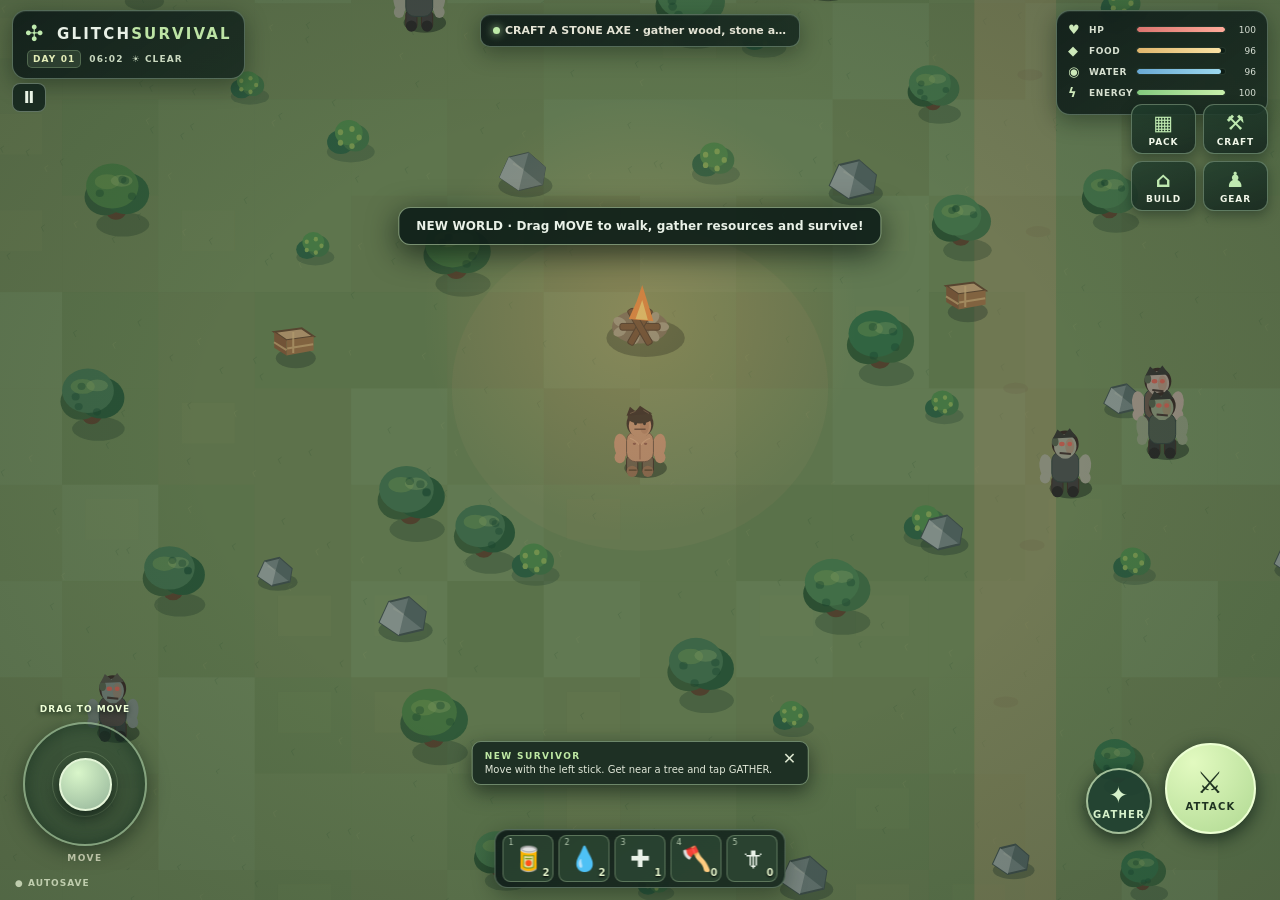
==== commit 1ab5936d: "Label V2.2 foundation placement hotfix" ====
--- a/index.html
+++ b/index.html
@@ -5,7 +5,7 @@
 <meta name="viewport" content="width=device-width, initial-scale=1, viewport-fit=cover, maximum-scale=1, user-scalable=no">
 <meta name="theme-color" content="#14231d">
 <meta name="description" content="Glitch Survival — a top-down 2D browser survival game. Gather, craft, fight zombies and build your base.">
-<title>GLITCH SURVIVAL — V2.1 Movement Fix</title>
+<title>GLITCH SURVIVAL — V2.2 Foundation Fix</title>
 <link rel="stylesheet" href="./style.css">
 </head>
 <body>
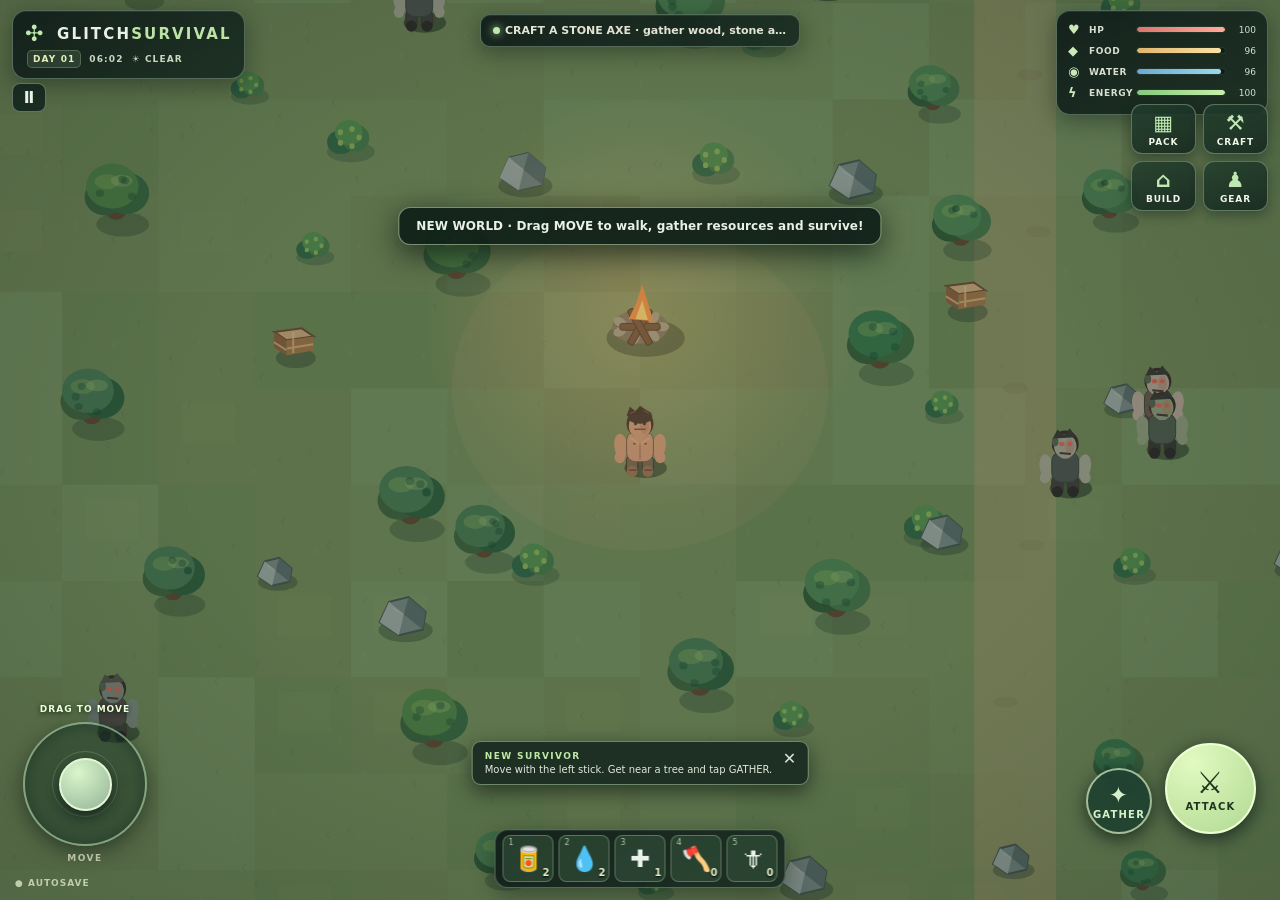
==== commit 730a50e2: "Release V2.3 edge-building interface" ====
--- a/index.html
+++ b/index.html
@@ -5,7 +5,7 @@
 <meta name="viewport" content="width=device-width, initial-scale=1, viewport-fit=cover, maximum-scale=1, user-scalable=no">
 <meta name="theme-color" content="#14231d">
 <meta name="description" content="Glitch Survival — a top-down 2D browser survival game. Gather, craft, fight zombies and build your base.">
-<title>GLITCH SURVIVAL — V2.2 Foundation Fix</title>
+<title>GLITCH SURVIVAL — V2.3 Edge Building</title>
 <link rel="stylesheet" href="./style.css">
 </head>
 <body>
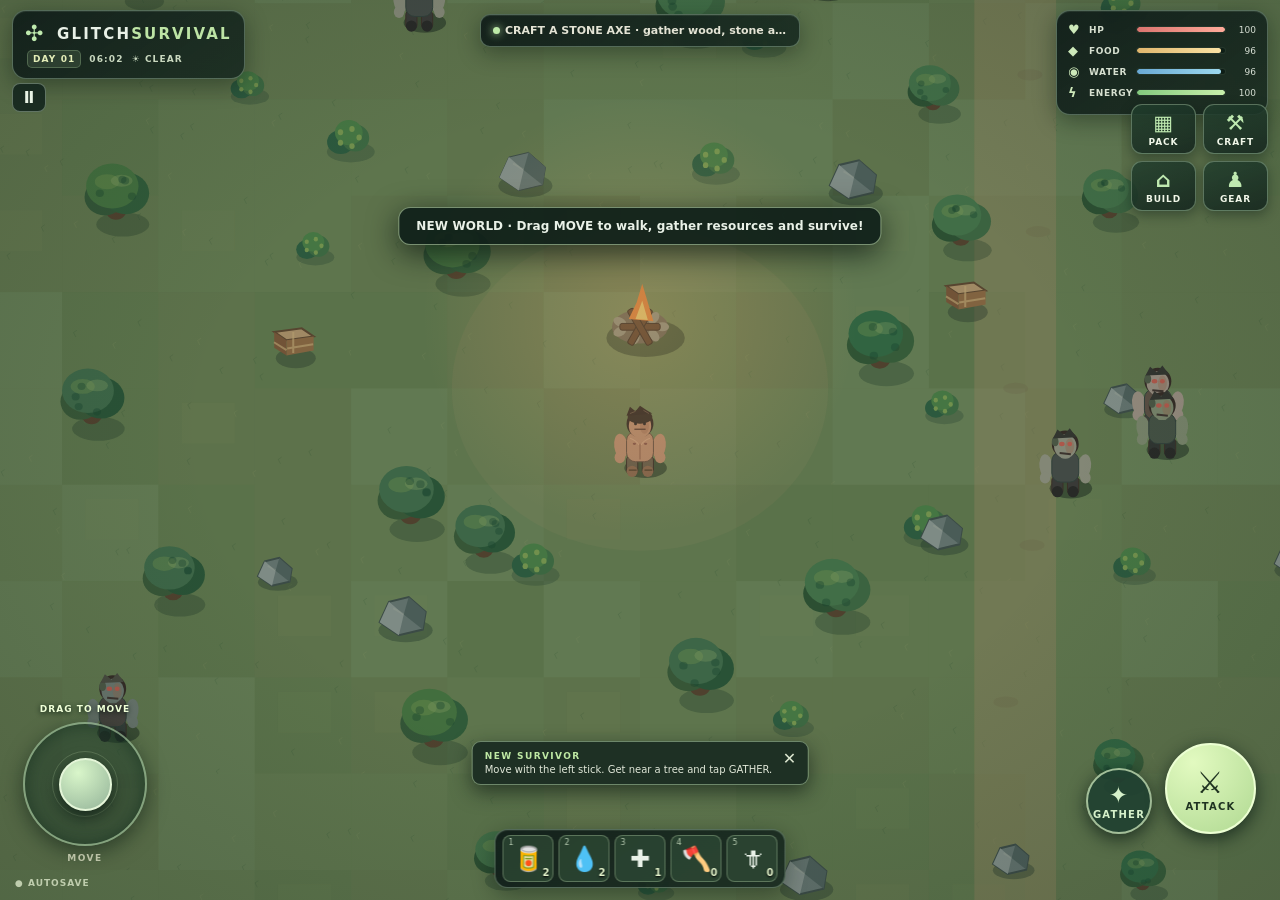
==== commit da2012b6: "V2.4: label wall editing controls in game shell" ====
--- a/index.html
+++ b/index.html
@@ -5,7 +5,7 @@
 <meta name="viewport" content="width=device-width, initial-scale=1, viewport-fit=cover, maximum-scale=1, user-scalable=no">
 <meta name="theme-color" content="#14231d">
 <meta name="description" content="Glitch Survival — a top-down 2D browser survival game. Gather, craft, fight zombies and build your base.">
-<title>GLITCH SURVIVAL — V2.3 Edge Building</title>
+<title>GLITCH SURVIVAL — V2.4 Wall Editing</title>
 <link rel="stylesheet" href="./style.css">
 </head>
 <body>
